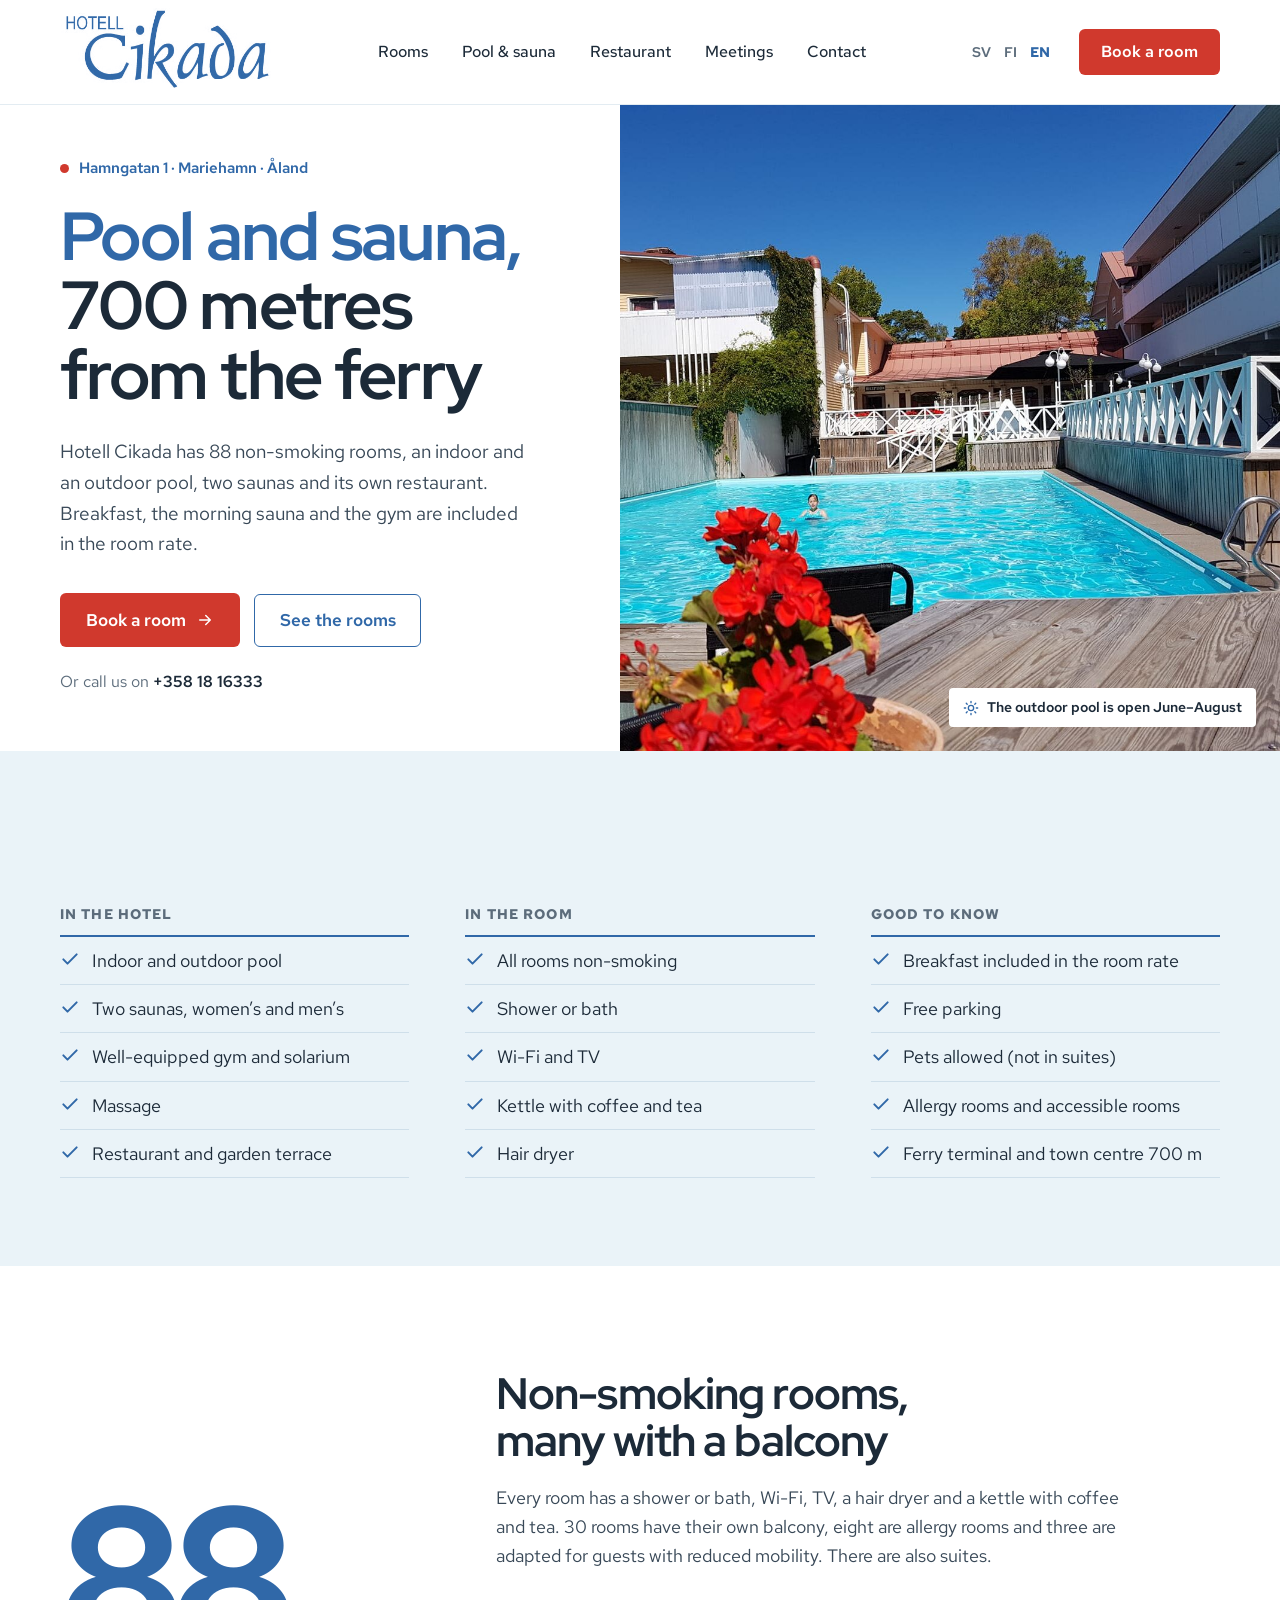
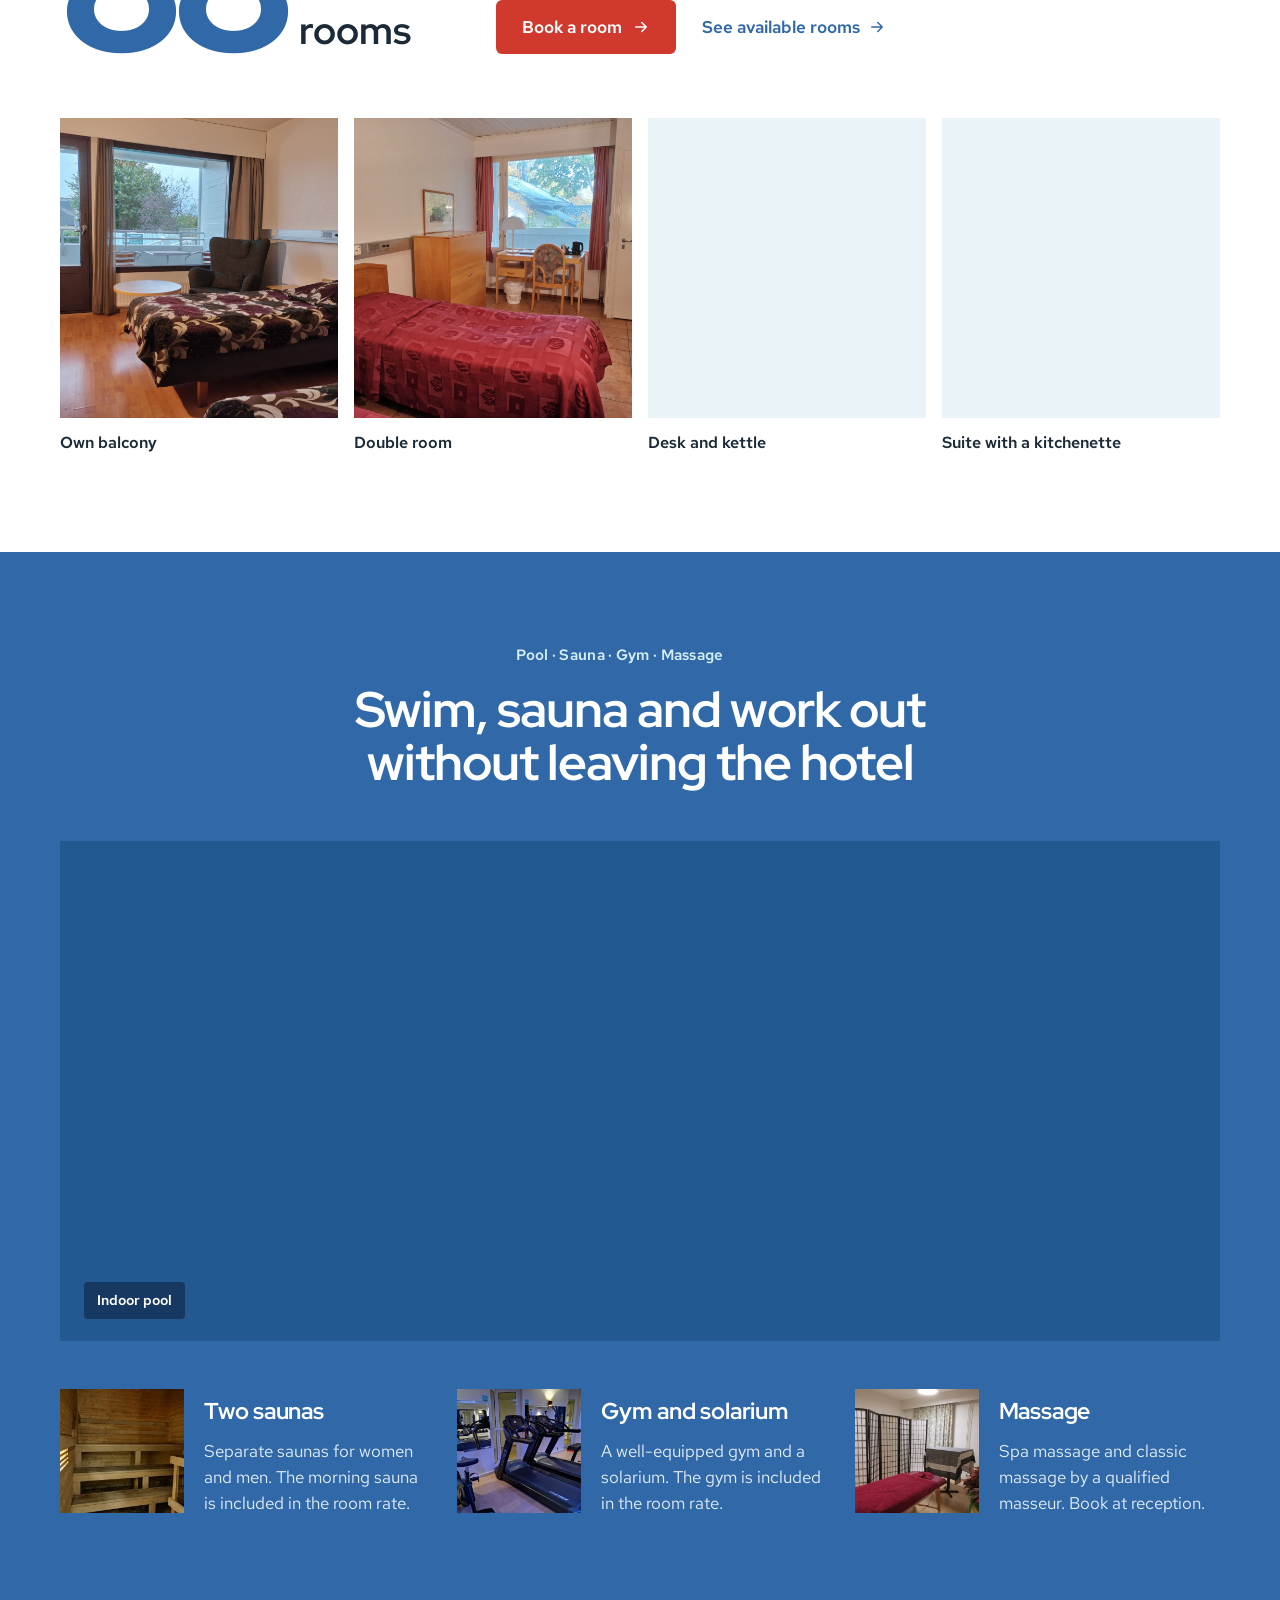
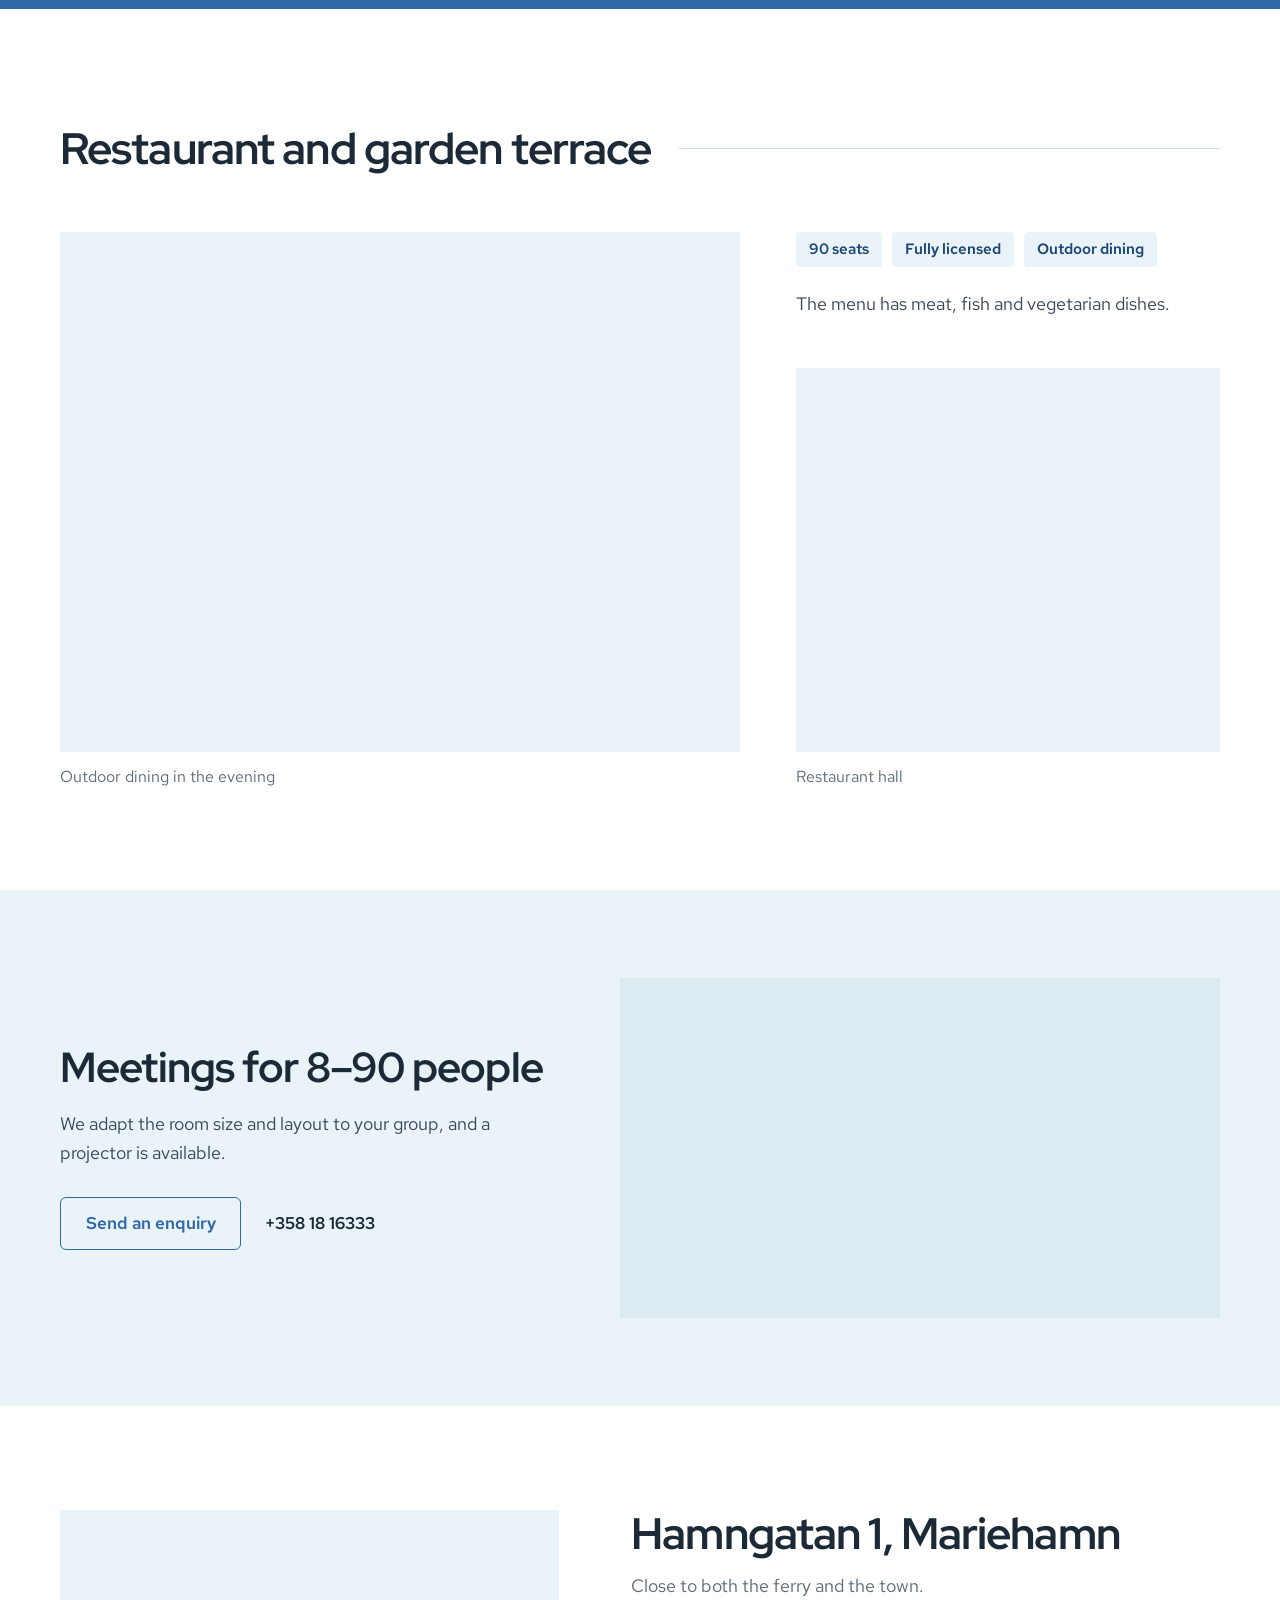
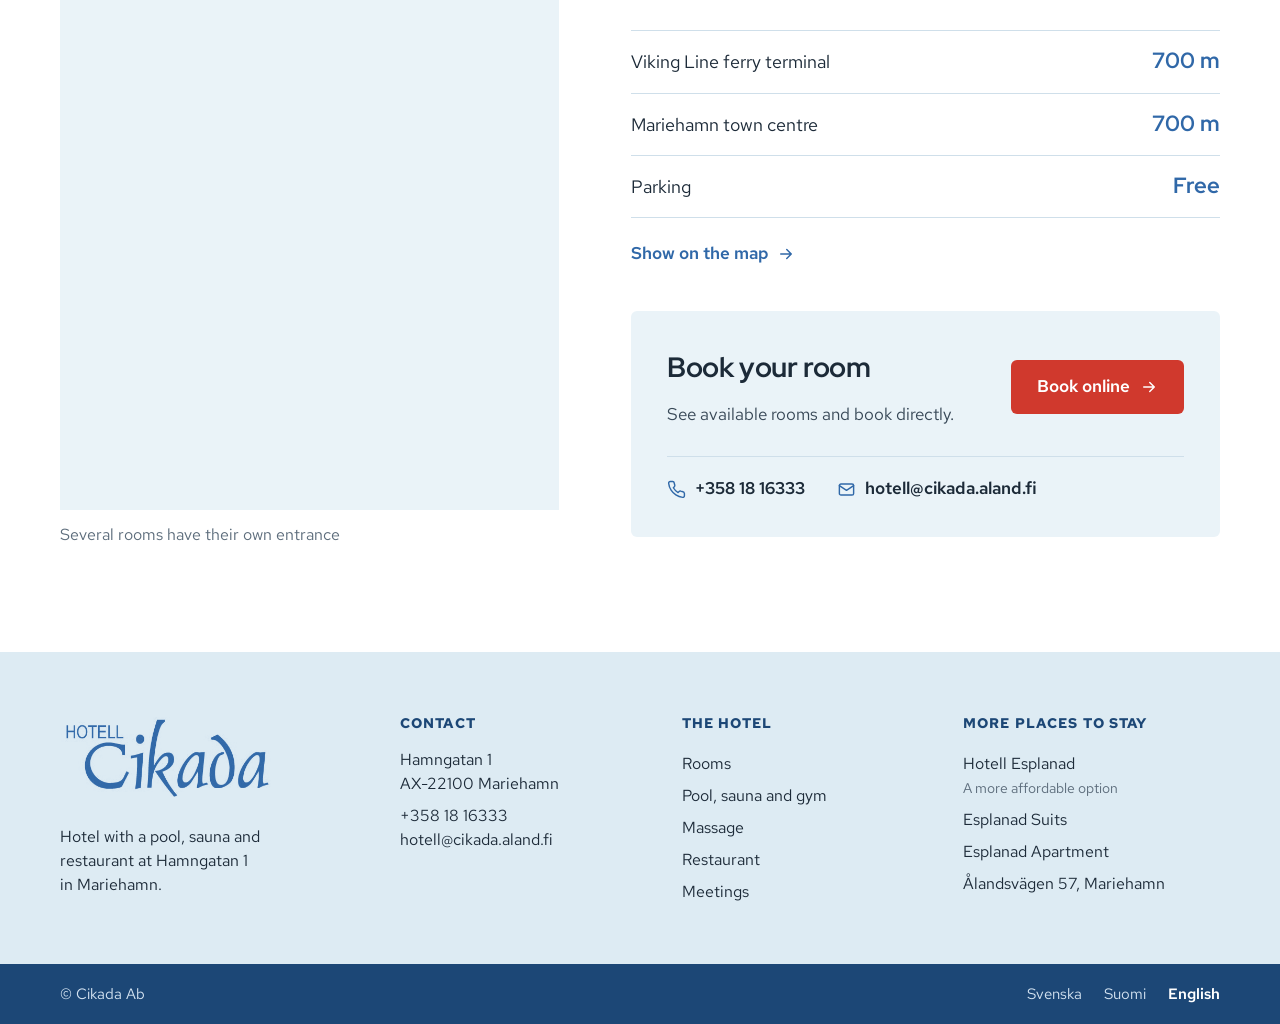
==== en/index.html @ 7005fbed "Static preview of the new homepage: SV, FI and EN (DEV-387) Exported from Wicflow-Oy/Cikada-site b57" ====
<!DOCTYPE html>
<html lang="en">
<head>
	<meta charset="UTF-8" />
	<meta name="viewport" content="width=device-width, initial-scale=1" />
<meta name='robots' content='noindex, nofollow' />
<link rel="alternate" hreflang="sv" href="../index.html">
<link rel="alternate" hreflang="fi" href="../fi/index.html">
<link rel="alternate" hreflang="en" href="index.html">
<link rel="alternate" hreflang="x-default" href="../index.html">
<meta property="og:locale" content="en_GB">
<meta name="description" content="Hotell Cikada at Hamngatan 1, Mariehamn: 88 non-smoking rooms, an indoor and an outdoor pool, two saunas, a gym and a restaurant, 700 metres from the ferry. Breakfast included.">
<meta property="og:description" content="Hotell Cikada at Hamngatan 1, Mariehamn: 88 non-smoking rooms, an indoor and an outdoor pool, two saunas, a gym and a restaurant, 700 metres from the ferry. Breakfast included.">
<meta property="og:title" content="Pool and sauna in Mariehamn &#8211; Hotell Cikada">
<meta property="og:type" content="website">
<meta property="og:image:width" content="1200">
<meta property="og:image:height" content="630">
<meta name="twitter:card" content="summary_large_image">
<title>Pool and sauna in Mariehamn &#8211; Hotell Cikada</title>
<style id="wp-img-auto-sizes-contain-inline-css">
img:is([sizes=auto i],[sizes^="auto," i]){contain-intrinsic-size:3000px 1500px}
/*# sourceURL=wp-img-auto-sizes-contain-inline-css */
</style>
<style id="wp-block-image-inline-css">
.wp-block-image>a,.wp-block-image>figure>a{display:inline-block}.wp-block-image img{box-sizing:border-box;height:auto;max-width:100%;vertical-align:bottom}@media not (prefers-reduced-motion){.wp-block-image img.hide{visibility:hidden}.wp-block-image img.show{animation:show-content-image .4s}}.wp-block-image[style*=border-radius] img,.wp-block-image[style*=border-radius]>a{border-radius:inherit}.wp-block-image.has-custom-border img{box-sizing:border-box}.wp-block-image.aligncenter{text-align:center}.wp-block-image.alignfull>a,.wp-block-image.alignwide>a{width:100%}.wp-block-image.alignfull img,.wp-block-image.alignwide img{height:auto;width:100%}.wp-block-image .aligncenter,.wp-block-image .alignleft,.wp-block-image .alignright,.wp-block-image.aligncenter,.wp-block-image.alignleft,.wp-block-image.alignright{display:table}.wp-block-image .aligncenter>figcaption,.wp-block-image .alignleft>figcaption,.wp-block-image .alignright>figcaption,.wp-block-image.aligncenter>figcaption,.wp-block-image.alignleft>figcaption,.wp-block-image.alignright>figcaption{caption-side:bottom;display:table-caption}.wp-block-image .alignleft{float:left;margin:.5em 1em .5em 0}.wp-block-image .alignright{float:right;margin:.5em 0 .5em 1em}.wp-block-image .aligncenter{margin-left:auto;margin-right:auto}.wp-block-image :where(figcaption){margin-bottom:1em;margin-top:.5em}.wp-block-image.is-style-circle-mask img{border-radius:9999px}@supports ((-webkit-mask-image:none) or (mask-image:none)) or (-webkit-mask-image:none){.wp-block-image.is-style-circle-mask img{border-radius:0;-webkit-mask-image:url('data:image/svg+xml;utf8,<svg viewBox="0 0 100 100" xmlns="http://www.w3.org/2000/svg"><circle cx="50" cy="50" r="50"/></svg>');mask-image:url('data:image/svg+xml;utf8,<svg viewBox="0 0 100 100" xmlns="http://www.w3.org/2000/svg"><circle cx="50" cy="50" r="50"/></svg>');mask-mode:alpha;-webkit-mask-position:center;mask-position:center;-webkit-mask-repeat:no-repeat;mask-repeat:no-repeat;-webkit-mask-size:contain;mask-size:contain}}:root :where(.wp-block-image.is-style-rounded img,.wp-block-image .is-style-rounded img){border-radius:9999px}.wp-block-image figure{margin:0}.wp-lightbox-container{display:flex;flex-direction:column;position:relative}.wp-lightbox-container img{cursor:zoom-in}.wp-lightbox-container img:hover+button{opacity:1}.wp-lightbox-container button{align-items:center;backdrop-filter:blur(16px) saturate(180%);background-color:rgba(90,90,90,.25);border:none;border-radius:4px;cursor:zoom-in;display:flex;height:20px;justify-content:center;opacity:0;padding:0;position:absolute;right:16px;text-align:center;top:16px;width:20px;z-index:100}@media not (prefers-reduced-motion){.wp-lightbox-container button{transition:opacity .2s ease}}.wp-lightbox-container button:focus-visible{outline:3px auto rgba(90,90,90,.25);outline:3px auto -webkit-focus-ring-color;outline-offset:3px}.wp-lightbox-container button:hover{cursor:pointer;opacity:1}.wp-lightbox-container button:focus{opacity:1}.wp-lightbox-container button:focus,.wp-lightbox-container button:hover,.wp-lightbox-container button:not(:hover):not(:active):not(.has-background){background-color:rgba(90,90,90,.25);border:none}.wp-lightbox-overlay{box-sizing:border-box;cursor:zoom-out;height:100vh;left:0;overflow:hidden;position:fixed;top:0;visibility:hidden;width:100%;z-index:100000}.wp-lightbox-overlay .wp-lightbox-close-button{align-items:center;cursor:pointer;display:flex;font-family:inherit;gap:8px;justify-content:center;line-height:1;min-height:40px;min-width:40px;padding:0 4px;position:absolute;right:calc(env(safe-area-inset-right) + 16px);top:calc(env(safe-area-inset-top) + 16px);z-index:5000000}.wp-lightbox-overlay .wp-lightbox-close-button:focus,.wp-lightbox-overlay .wp-lightbox-close-button:hover,.wp-lightbox-overlay .wp-lightbox-close-button:not(:hover):not(:active):not(.has-background){background:none;border:none}.wp-lightbox-overlay .wp-lightbox-close-button:has(.wp-lightbox-close-text:not([hidden])) .wp-lightbox-close-icon svg{height:1em;width:1em}.wp-lightbox-overlay .wp-lightbox-close-icon svg{display:block}.wp-lightbox-overlay .wp-lightbox-navigation-button-next,.wp-lightbox-overlay .wp-lightbox-navigation-button-prev{align-items:center;bottom:16px;cursor:pointer;display:flex;font-family:inherit;gap:4px;justify-content:center;line-height:1;min-height:40px;min-width:40px;padding:0 8px;position:absolute;z-index:2000002}.wp-lightbox-overlay .wp-lightbox-navigation-button-next[hidden],.wp-lightbox-overlay .wp-lightbox-navigation-button-prev[hidden]{display:none}@media (min-width:960px){.wp-lightbox-overlay .wp-lightbox-navigation-button-next,.wp-lightbox-overlay .wp-lightbox-navigation-button-prev{bottom:50%;transform:translateY(-50%)}}.wp-lightbox-overlay .wp-lightbox-navigation-button-next:focus,.wp-lightbox-overlay .wp-lightbox-navigation-button-next:hover,.wp-lightbox-overlay .wp-lightbox-navigation-button-next:not(:hover):not(:active):not(.has-background),.wp-lightbox-overlay .wp-lightbox-navigation-button-prev:focus,.wp-lightbox-overlay .wp-lightbox-navigation-button-prev:hover,.wp-lightbox-overlay .wp-lightbox-navigation-button-prev:not(:hover):not(:active):not(.has-background){background:none;border:none;padding:0 8px}.wp-lightbox-overlay .wp-lightbox-navigation-button-next:has(.wp-lightbox-navigation-text:not([hidden])) .wp-lightbox-navigation-icon svg,.wp-lightbox-overlay .wp-lightbox-navigation-button-prev:has(.wp-lightbox-navigation-text:not([hidden])) .wp-lightbox-navigation-icon svg{display:block;height:1.5em;width:1.5em}.wp-lightbox-overlay .wp-lightbox-navigation-button-prev{left:calc(env(safe-area-inset-left) + 16px)}.wp-lightbox-overlay .wp-lightbox-navigation-button-next{right:calc(env(safe-area-inset-right) + 16px)}.wp-lightbox-overlay .wp-lightbox-navigation-icon svg{vertical-align:middle}.wp-lightbox-overlay .lightbox-image-container{height:var(--wp--lightbox-container-height);left:50%;overflow:hidden;position:absolute;top:50%;transform:translate(-50%,-50%);transform-origin:top left;width:var(--wp--lightbox-container-width);z-index:2000001}.wp-lightbox-overlay .wp-block-image{align-items:center;box-sizing:border-box;display:flex;height:100%;justify-content:center;margin:0;position:relative;transform-origin:0 0;width:100%;z-index:3000000}.wp-lightbox-overlay .wp-block-image img{height:var(--wp--lightbox-image-height);min-height:var(--wp--lightbox-image-height);min-width:var(--wp--lightbox-image-width);width:var(--wp--lightbox-image-width)}.wp-lightbox-overlay .wp-block-image figcaption{display:none}.wp-lightbox-overlay button{background:none;border:none}.wp-lightbox-overlay .scrim{background-color:#fff;height:100%;opacity:.9;position:absolute;width:100%;z-index:2000000}.wp-lightbox-overlay.active{visibility:visible}@media not (prefers-reduced-motion){.wp-lightbox-overlay.active{animation:turn-on-visibility .25s both}.wp-lightbox-overlay.active img{animation:turn-on-visibility .35s both}.wp-lightbox-overlay.show-closing-animation:not(.active){animation:turn-off-visibility .35s both}.wp-lightbox-overlay.show-closing-animation:not(.active) img{animation:turn-off-visibility .25s both}.wp-lightbox-overlay.zoom.active{animation:none;opacity:1;visibility:visible}.wp-lightbox-overlay.zoom.active .lightbox-image-container{animation:lightbox-zoom-in .4s}.wp-lightbox-overlay.zoom.active .lightbox-image-container img{animation:none}.wp-lightbox-overlay.zoom.active .scrim{animation:turn-on-visibility .4s forwards}.wp-lightbox-overlay.zoom.show-closing-animation:not(.active){animation:none}.wp-lightbox-overlay.zoom.show-closing-animation:not(.active) .lightbox-image-container{animation:lightbox-zoom-out .4s}.wp-lightbox-overlay.zoom.show-closing-animation:not(.active) .lightbox-image-container img{animation:none}.wp-lightbox-overlay.zoom.show-closing-animation:not(.active) .scrim{animation:turn-off-visibility .4s forwards}}@keyframes show-content-image{0%{visibility:hidden}99%{visibility:hidden}to{visibility:visible}}@keyframes turn-on-visibility{0%{opacity:0}to{opacity:1}}@keyframes turn-off-visibility{0%{opacity:1;visibility:visible}99%{opacity:0;visibility:visible}to{opacity:0;visibility:hidden}}@keyframes lightbox-zoom-in{0%{transform:translate(calc((-100vw + var(--wp--lightbox-scrollbar-width))/2 + var(--wp--lightbox-initial-left-position)),calc(-50vh + var(--wp--lightbox-initial-top-position))) scale(var(--wp--lightbox-scale))}to{transform:translate(-50%,-50%) scale(1)}}@keyframes lightbox-zoom-out{0%{transform:translate(-50%,-50%) scale(1);visibility:visible}99%{visibility:visible}to{transform:translate(calc((-100vw + var(--wp--lightbox-scrollbar-width))/2 + var(--wp--lightbox-initial-left-position)),calc(-50vh + var(--wp--lightbox-initial-top-position))) scale(var(--wp--lightbox-scale));visibility:hidden}}
/*# sourceURL=../wp-includes/blocks/image/style.min.css */
</style>
<style id="wp-block-navigation-link-inline-css">
.wp-block-navigation .wp-block-navigation-item__label{overflow-wrap:break-word}.wp-block-navigation .wp-block-navigation-item__description{display:none}.link-ui-tools{outline:1px solid #f0f0f0;padding:8px}.link-ui-block-inserter{padding-top:8px}.link-ui-block-inserter__back{margin-left:8px;text-transform:uppercase}
/*# sourceURL=../wp-includes/blocks/navigation-link/style.min.css */
</style>
<link rel='stylesheet' id='wp-block-navigation-css' href='../wp-includes/blocks/navigation/style.min.css' media='all' />
<style id="wp-block-paragraph-inline-css">
.is-small-text{font-size:.875em}.is-regular-text{font-size:1em}.is-large-text{font-size:2.25em}.is-larger-text{font-size:3em}.has-drop-cap:not(:focus):first-letter{float:left;font-size:8.4em;font-style:normal;font-weight:100;line-height:.68;margin:.05em .1em 0 0;text-transform:uppercase}body.rtl .has-drop-cap:not(:focus):first-letter{float:none;margin-left:.1em}p.has-drop-cap.has-background{overflow:hidden}:root :where(p.has-background){padding:1.25em 2.375em}:where(p.has-text-color:not(.has-link-color)) a{color:inherit}p.has-text-align-left[style*="writing-mode:vertical-lr"],p.has-text-align-right[style*="writing-mode:vertical-rl"]{rotate:180deg}
/*# sourceURL=../wp-includes/blocks/paragraph/style.min.css */
</style>
<style id="wp-block-button-inline-css">
.wp-block-button__link{align-content:center;box-sizing:border-box;cursor:pointer;display:inline-block;height:100%;text-align:center;word-break:break-word}.wp-block-button__link.aligncenter{text-align:center}.wp-block-button__link.alignright{text-align:right}:where(.wp-block-button__link){border-radius:9999px;box-shadow:none;padding:calc(.667em + 2px) calc(1.333em + 2px);text-decoration:none}.wp-block-button[style*=text-decoration] .wp-block-button__link{text-decoration:inherit}.wp-block-buttons>.wp-block-button.has-custom-width{max-width:none}.wp-block-buttons>.wp-block-button.has-custom-width .wp-block-button__link{width:100%}.wp-block-buttons>.wp-block-button.has-custom-font-size .wp-block-button__link{font-size:inherit}.wp-block-buttons>.wp-block-button[class*=wp-block-button__width]{width:calc(var(--wp--block-button--width)*1% - var(--wp--style--block-gap, .5em)*(1 - var(--wp--block-button--width)/100))}.wp-block-buttons>.wp-block-button.wp-block-button__width-25{width:calc(25% - var(--wp--style--block-gap, .5em)*.75)}.wp-block-buttons>.wp-block-button.wp-block-button__width-50{width:calc(50% - var(--wp--style--block-gap, .5em)*.5)}.wp-block-buttons>.wp-block-button.wp-block-button__width-75{width:calc(75% - var(--wp--style--block-gap, .5em)*.25)}.wp-block-buttons>.wp-block-button.wp-block-button__width-100{flex-basis:100%;width:100%}.wp-block-buttons.is-vertical>.wp-block-button[class*=wp-block-button__width]{width:calc(var(--wp--block-button--width)*1%)}.wp-block-buttons.is-vertical>.wp-block-button.wp-block-button__width-25{width:25%}.wp-block-buttons.is-vertical>.wp-block-button.wp-block-button__width-50{width:50%}.wp-block-buttons.is-vertical>.wp-block-button.wp-block-button__width-75{width:75%}.wp-block-button.is-style-squared,.wp-block-button__link.wp-block-button.is-style-squared{border-radius:0}.wp-block-button.no-border-radius,.wp-block-button__link.no-border-radius{border-radius:0!important}:root :where(.wp-block-button .wp-block-button__link.is-style-outline),:root :where(.wp-block-button.is-style-outline>.wp-block-button__link){border:2px solid;padding:.667em 1.333em}:root :where(.wp-block-button .wp-block-button__link.is-style-outline:not(.has-text-color)),:root :where(.wp-block-button.is-style-outline>.wp-block-button__link:not(.has-text-color)){color:currentColor}:root :where(.wp-block-button .wp-block-button__link.is-style-outline:not(.has-background)),:root :where(.wp-block-button.is-style-outline>.wp-block-button__link:not(.has-background)){background-color:transparent;background-image:none}
/*# sourceURL=../wp-includes/blocks/button/style.min.css */
</style>
<style id="wp-block-buttons-inline-css">
.wp-block-buttons{box-sizing:border-box}.wp-block-buttons.is-vertical{flex-direction:column}.wp-block-buttons.is-vertical>.wp-block-button:last-child{margin-bottom:0}.wp-block-buttons>.wp-block-button{display:inline-block;margin:0}.wp-block-buttons.is-content-justification-left{justify-content:flex-start}.wp-block-buttons.is-content-justification-left.is-vertical{align-items:flex-start}.wp-block-buttons.is-content-justification-center{justify-content:center}.wp-block-buttons.is-content-justification-center.is-vertical{align-items:center}.wp-block-buttons.is-content-justification-right{justify-content:flex-end}.wp-block-buttons.is-content-justification-right.is-vertical{align-items:flex-end}.wp-block-buttons.is-content-justification-space-between{justify-content:space-between}.wp-block-buttons.aligncenter{text-align:center}.wp-block-buttons:not(.is-content-justification-space-between,.is-content-justification-right,.is-content-justification-left,.is-content-justification-center) .wp-block-button.aligncenter{margin-left:auto;margin-right:auto;width:100%}.wp-block-buttons[style*=text-decoration] .wp-block-button,.wp-block-buttons[style*=text-decoration] .wp-block-button__link{text-decoration:inherit}.wp-block-buttons.has-custom-font-size .wp-block-button__link{font-size:inherit}.wp-block-buttons .wp-block-button__link{width:100%}.wp-block-button.aligncenter{text-align:center}
/*# sourceURL=../wp-includes/blocks/buttons/style.min.css */
</style>
<style id="wp-block-group-inline-css">
.wp-block-group{box-sizing:border-box}:where(.wp-block-group.wp-block-group-is-layout-constrained){position:relative}
/*# sourceURL=../wp-includes/blocks/group/style.min.css */
</style>
<style id="wp-block-heading-inline-css">
h1:where(.wp-block-heading).has-background,h2:where(.wp-block-heading).has-background,h3:where(.wp-block-heading).has-background,h4:where(.wp-block-heading).has-background,h5:where(.wp-block-heading).has-background,h6:where(.wp-block-heading).has-background{padding:1.25em 2.375em}h1.has-text-align-left[style*=writing-mode]:where([style*=vertical-lr]),h1.has-text-align-right[style*=writing-mode]:where([style*=vertical-rl]),h2.has-text-align-left[style*=writing-mode]:where([style*=vertical-lr]),h2.has-text-align-right[style*=writing-mode]:where([style*=vertical-rl]),h3.has-text-align-left[style*=writing-mode]:where([style*=vertical-lr]),h3.has-text-align-right[style*=writing-mode]:where([style*=vertical-rl]),h4.has-text-align-left[style*=writing-mode]:where([style*=vertical-lr]),h4.has-text-align-right[style*=writing-mode]:where([style*=vertical-rl]),h5.has-text-align-left[style*=writing-mode]:where([style*=vertical-lr]),h5.has-text-align-right[style*=writing-mode]:where([style*=vertical-rl]),h6.has-text-align-left[style*=writing-mode]:where([style*=vertical-lr]),h6.has-text-align-right[style*=writing-mode]:where([style*=vertical-rl]){rotate:180deg}
/*# sourceURL=../wp-includes/blocks/heading/style.min.css */
</style>
<style id="wp-block-columns-inline-css">
.wp-block-columns{box-sizing:border-box;display:flex;flex-wrap:wrap!important}@media (min-width:782px){.wp-block-columns{flex-wrap:nowrap!important}}.wp-block-columns{align-items:normal!important}.wp-block-columns.are-vertically-aligned-top{align-items:flex-start}.wp-block-columns.are-vertically-aligned-center{align-items:center}.wp-block-columns.are-vertically-aligned-bottom{align-items:flex-end}@media (max-width:781px){.wp-block-columns:not(.is-not-stacked-on-mobile)>.wp-block-column{flex-basis:100%!important}}@media (min-width:782px){.wp-block-columns:not(.is-not-stacked-on-mobile)>.wp-block-column{flex-basis:0;flex-grow:1}.wp-block-columns:not(.is-not-stacked-on-mobile)>.wp-block-column[style*=flex-basis]{flex-grow:0}}.wp-block-columns.is-not-stacked-on-mobile{flex-wrap:nowrap!important}.wp-block-columns.is-not-stacked-on-mobile>.wp-block-column{flex-basis:0;flex-grow:1}.wp-block-columns.is-not-stacked-on-mobile>.wp-block-column[style*=flex-basis]{flex-grow:0}:where(.wp-block-columns){margin-bottom:1.75em}:where(.wp-block-columns.has-background){padding:1.25em 2.375em}.wp-block-column{flex-grow:1;min-width:0;overflow-wrap:break-word;word-break:break-word}.wp-block-column.is-vertically-aligned-top{align-self:flex-start}.wp-block-column.is-vertically-aligned-center{align-self:center}.wp-block-column.is-vertically-aligned-bottom{align-self:flex-end}.wp-block-column.is-vertically-aligned-stretch{align-self:stretch}.wp-block-column.is-vertically-aligned-bottom,.wp-block-column.is-vertically-aligned-center,.wp-block-column.is-vertically-aligned-top{width:100%}
/*# sourceURL=../wp-includes/blocks/columns/style.min.css */
</style>
<style id="wp-block-list-inline-css">
ol,ul{box-sizing:border-box}:root :where(.wp-block-list.has-background){padding:1.25em 2.375em}
/*# sourceURL=../wp-includes/blocks/list/style.min.css */
</style>
<style id="wp-block-media-text-inline-css">
.wp-block-media-text{box-sizing:border-box;direction:ltr;display:grid;grid-template-columns:50% 1fr;grid-template-rows:auto}.wp-block-media-text.has-media-on-the-right{grid-template-columns:1fr 50%}.wp-block-media-text.is-vertically-aligned-top>.wp-block-media-text__content,.wp-block-media-text.is-vertically-aligned-top>.wp-block-media-text__media{align-self:start}.wp-block-media-text.is-vertically-aligned-center>.wp-block-media-text__content,.wp-block-media-text.is-vertically-aligned-center>.wp-block-media-text__media,.wp-block-media-text>.wp-block-media-text__content,.wp-block-media-text>.wp-block-media-text__media{align-self:center}.wp-block-media-text.is-vertically-aligned-bottom>.wp-block-media-text__content,.wp-block-media-text.is-vertically-aligned-bottom>.wp-block-media-text__media{align-self:end}.wp-block-media-text>.wp-block-media-text__media{grid-column:1;grid-row:1;margin:0}.wp-block-media-text>.wp-block-media-text__content{direction:ltr;grid-column:2;grid-row:1;padding:0 8%;word-break:break-word}.wp-block-media-text.has-media-on-the-right>.wp-block-media-text__media{grid-column:2;grid-row:1}.wp-block-media-text.has-media-on-the-right>.wp-block-media-text__content{grid-column:1;grid-row:1}.wp-block-media-text__media a{display:block}.wp-block-media-text__media img,.wp-block-media-text__media video{height:auto;max-width:unset;vertical-align:middle;width:100%}.wp-block-media-text.is-image-fill>.wp-block-media-text__media{background-size:cover;height:100%;min-height:250px}.wp-block-media-text.is-image-fill>.wp-block-media-text__media>a{display:block;height:100%}.wp-block-media-text.is-image-fill>.wp-block-media-text__media img{clip:rect(0,0,0,0);border:0;height:1px;margin:-1px;overflow:hidden;padding:0;position:absolute;width:1px}.wp-block-media-text.is-image-fill-element>.wp-block-media-text__media{height:100%;min-height:250px;position:relative}.wp-block-media-text.is-image-fill-element>.wp-block-media-text__media>a{display:block;height:100%}.wp-block-media-text.is-image-fill-element>.wp-block-media-text__media img{height:100%;-o-object-fit:cover;object-fit:cover;position:absolute;width:100%}@media (max-width:600px){.wp-block-media-text.is-stacked-on-mobile{grid-template-columns:100%!important}.wp-block-media-text.is-stacked-on-mobile>.wp-block-media-text__media{grid-column:1;grid-row:1}.wp-block-media-text.is-stacked-on-mobile>.wp-block-media-text__content{grid-column:1;grid-row:2}}
/*# sourceURL=../wp-includes/blocks/media-text/style.min.css */
</style>
<style id="wp-block-table-inline-css">
.wp-block-table{overflow-x:auto}.wp-block-table table{border-collapse:collapse;width:100%}.wp-block-table thead{border-bottom:3px solid}.wp-block-table tfoot{border-top:3px solid}.wp-block-table td,.wp-block-table th{border:1px solid;padding:.5em}.wp-block-table .has-fixed-layout{table-layout:fixed;width:100%}.wp-block-table .has-fixed-layout td,.wp-block-table .has-fixed-layout th{word-break:break-word}.wp-block-table.aligncenter,.wp-block-table.alignleft,.wp-block-table.alignright{display:table;width:auto}.wp-block-table.aligncenter td,.wp-block-table.aligncenter th,.wp-block-table.alignleft td,.wp-block-table.alignleft th,.wp-block-table.alignright td,.wp-block-table.alignright th{word-break:break-word}.wp-block-table .has-subtle-light-gray-background-color{background-color:#f3f4f5}.wp-block-table .has-subtle-pale-green-background-color{background-color:#e9fbe5}.wp-block-table .has-subtle-pale-blue-background-color{background-color:#e7f5fe}.wp-block-table .has-subtle-pale-pink-background-color{background-color:#fcf0ef}.wp-block-table.is-style-stripes{background-color:transparent;border-collapse:inherit;border-spacing:0}.wp-block-table.is-style-stripes tbody tr:nth-child(odd){background-color:#f0f0f0}.wp-block-table.is-style-stripes.has-subtle-light-gray-background-color tbody tr:nth-child(odd){background-color:#f3f4f5}.wp-block-table.is-style-stripes.has-subtle-pale-green-background-color tbody tr:nth-child(odd){background-color:#e9fbe5}.wp-block-table.is-style-stripes.has-subtle-pale-blue-background-color tbody tr:nth-child(odd){background-color:#e7f5fe}.wp-block-table.is-style-stripes.has-subtle-pale-pink-background-color tbody tr:nth-child(odd){background-color:#fcf0ef}.wp-block-table.is-style-stripes td,.wp-block-table.is-style-stripes th{border-color:transparent}.wp-block-table.is-style-stripes{border-bottom:1px solid #f0f0f0}.wp-block-table .has-border-color td,.wp-block-table .has-border-color th,.wp-block-table .has-border-color tr,.wp-block-table .has-border-color>*{border-color:inherit}.wp-block-table table[style*=border-top-color] tr:first-child,.wp-block-table table[style*=border-top-color] tr:first-child td,.wp-block-table table[style*=border-top-color] tr:first-child th,.wp-block-table table[style*=border-top-color]>*,.wp-block-table table[style*=border-top-color]>* td,.wp-block-table table[style*=border-top-color]>* th{border-top-color:inherit}.wp-block-table table[style*=border-top-color] tr:not(:first-child){border-top-color:currentColor}.wp-block-table table[style*=border-right-color] td:last-child,.wp-block-table table[style*=border-right-color] th,.wp-block-table table[style*=border-right-color] tr,.wp-block-table table[style*=border-right-color]>*{border-right-color:inherit}.wp-block-table table[style*=border-bottom-color] tr:last-child,.wp-block-table table[style*=border-bottom-color] tr:last-child td,.wp-block-table table[style*=border-bottom-color] tr:last-child th,.wp-block-table table[style*=border-bottom-color]>*,.wp-block-table table[style*=border-bottom-color]>* td,.wp-block-table table[style*=border-bottom-color]>* th{border-bottom-color:inherit}.wp-block-table table[style*=border-bottom-color] tr:not(:last-child){border-bottom-color:currentColor}.wp-block-table table[style*=border-left-color] td:first-child,.wp-block-table table[style*=border-left-color] th,.wp-block-table table[style*=border-left-color] tr,.wp-block-table table[style*=border-left-color]>*{border-left-color:inherit}.wp-block-table table[style*=border-style] td,.wp-block-table table[style*=border-style] th,.wp-block-table table[style*=border-style] tr,.wp-block-table table[style*=border-style]>*{border-style:inherit}.wp-block-table table[style*=border-width] td,.wp-block-table table[style*=border-width] th,.wp-block-table table[style*=border-width] tr,.wp-block-table table[style*=border-width]>*{border-style:inherit;border-width:inherit}
/*# sourceURL=../wp-includes/blocks/table/style.min.css */
</style>
<style id="wp-block-post-content-inline-css">
.wp-block-post-content{display:flow-root}
/*# sourceURL=../wp-includes/blocks/post-content/style.min.css */
</style>
<style id="wp-block-library-inline-css">
:root{--wp-block-synced-color:#7a00df;--wp-block-synced-color--rgb:122,0,223;--wp-bound-block-color:var(--wp-block-synced-color);--wp-editor-canvas-background:#ddd;--wp-admin-theme-color:#007cba;--wp-admin-theme-color--rgb:0,124,186;--wp-admin-theme-color-darker-10:#006ba1;--wp-admin-theme-color-darker-10--rgb:0,107,160.5;--wp-admin-theme-color-darker-20:#005a87;--wp-admin-theme-color-darker-20--rgb:0,90,135;--wp-admin-border-width-focus:2px}@media (min-resolution:192dpi){:root{--wp-admin-border-width-focus:1.5px}}.wp-element-button{cursor:pointer}:root .has-very-light-gray-background-color{background-color:#eee}:root .has-very-dark-gray-background-color{background-color:#313131}:root .has-very-light-gray-color{color:#eee}:root .has-very-dark-gray-color{color:#313131}:root .has-vivid-green-cyan-to-vivid-cyan-blue-gradient-background{background:linear-gradient(135deg,#00d084,#0693e3)}:root .has-purple-crush-gradient-background{background:linear-gradient(135deg,#34e2e4,#4721fb 50%,#ab1dfe)}:root .has-hazy-dawn-gradient-background{background:linear-gradient(135deg,#faaca8,#dad0ec)}:root .has-subdued-olive-gradient-background{background:linear-gradient(135deg,#fafae1,#67a671)}:root .has-atomic-cream-gradient-background{background:linear-gradient(135deg,#fdd79a,#004a59)}:root .has-nightshade-gradient-background{background:linear-gradient(135deg,#330968,#31cdcf)}:root .has-midnight-gradient-background{background:linear-gradient(135deg,#020381,#2874fc)}:root{--wp--preset--font-size--normal:16px;--wp--preset--font-size--huge:42px}.has-regular-font-size{font-size:1em}.has-larger-font-size{font-size:2.625em}.has-normal-font-size{font-size:var(--wp--preset--font-size--normal)}.has-huge-font-size{font-size:var(--wp--preset--font-size--huge)}:root .has-text-align-center{text-align:center}:root .has-text-align-left{text-align:left}:root .has-text-align-right{text-align:right}.has-fit-text{white-space:nowrap!important}#end-resizable-editor-section{display:none}.aligncenter{clear:both}.items-justified-left{justify-content:flex-start}.items-justified-center{justify-content:center}.items-justified-right{justify-content:flex-end}.items-justified-space-between{justify-content:space-between}.screen-reader-text{word-wrap:normal!important;border:0;clip-path:inset(50%);height:1px;margin:-1px;overflow:hidden;padding:0;position:absolute;width:1px;word-break:normal!important}.screen-reader-text:focus{background-color:#ddd;clip-path:none;color:#444;display:block;font-size:1em;height:auto;left:5px;line-height:normal;padding:15px 23px 14px;text-decoration:none;top:5px;width:auto;z-index:100000}html :where(.has-border-color){border-style:solid}html :where([style^=border-color],[style*=";border-color"],[style*="; border-color"]){border-style:solid}html :where([style^=border-top-color],[style*=";border-top-color"],[style*="; border-top-color"]){border-top-style:solid}html :where([style^=border-right-color],[style*=";border-right-color"],[style*="; border-right-color"]){border-right-style:solid}html :where([style^=border-bottom-color],[style*=";border-bottom-color"],[style*="; border-bottom-color"]){border-bottom-style:solid}html :where([style^=border-left-color],[style*=";border-left-color"],[style*="; border-left-color"]){border-left-style:solid}html :where([style^=border-width],[style*=";border-width"],[style*="; border-width"]){border-style:solid}html :where([style^=border-top-width],[style*=";border-top-width"],[style*="; border-top-width"]){border-top-style:solid}html :where([style^=border-right-width],[style*=";border-right-width"],[style*="; border-right-width"]){border-right-style:solid}html :where([style^=border-bottom-width],[style*=";border-bottom-width"],[style*="; border-bottom-width"]){border-bottom-style:solid}html :where([style^=border-left-width],[style*=";border-left-width"],[style*="; border-left-width"]){border-left-style:solid}html :where(img[class*=wp-image-]){height:auto;max-width:100%}:where(figure){margin:0 0 1em}html :where(.is-position-sticky){--wp-admin--admin-bar--position-offset:var(--wp-admin--admin-bar--height,0px)}@media screen and (max-width:600px){html :where(.is-position-sticky){--wp-admin--admin-bar--position-offset:0px}}
/*# sourceURL=/wp-includes/css/dist/block-library/common.min.css */
</style>
<style id="global-styles-inline-css">
:root{--wp--preset--aspect-ratio--square: 1;--wp--preset--aspect-ratio--4-3: 4/3;--wp--preset--aspect-ratio--3-4: 3/4;--wp--preset--aspect-ratio--3-2: 3/2;--wp--preset--aspect-ratio--2-3: 2/3;--wp--preset--aspect-ratio--16-9: 16/9;--wp--preset--aspect-ratio--9-16: 9/16;--wp--preset--color--black: #000000;--wp--preset--color--cyan-bluish-gray: #abb8c3;--wp--preset--color--white: #FFFFFF;--wp--preset--color--pale-pink: #f78da7;--wp--preset--color--vivid-red: #cf2e2e;--wp--preset--color--luminous-vivid-orange: #ff6900;--wp--preset--color--luminous-vivid-amber: #fcb900;--wp--preset--color--light-green-cyan: #7bdcb5;--wp--preset--color--vivid-green-cyan: #00d084;--wp--preset--color--pale-cyan-blue: #8ed1fc;--wp--preset--color--vivid-cyan-blue: #0693e3;--wp--preset--color--vivid-purple: #9b51e0;--wp--preset--color--blue: #3068A8;--wp--preset--color--blue-dark: #245890;--wp--preset--color--blue-deep: #1C4776;--wp--preset--color--sky: #EAF3F8;--wp--preset--color--sky-2: #DDEBF3;--wp--preset--color--line: #CFDFEA;--wp--preset--color--red: #D0392D;--wp--preset--color--ink: #1C2A38;--wp--preset--color--text: #384857;--wp--preset--color--muted: #5C6C7B;--wp--preset--gradient--vivid-cyan-blue-to-vivid-purple: linear-gradient(135deg,rgb(6,147,227) 0%,rgb(155,81,224) 100%);--wp--preset--gradient--light-green-cyan-to-vivid-green-cyan: linear-gradient(135deg,rgb(122,220,180) 0%,rgb(0,208,130) 100%);--wp--preset--gradient--luminous-vivid-amber-to-luminous-vivid-orange: linear-gradient(135deg,rgb(252,185,0) 0%,rgb(255,105,0) 100%);--wp--preset--gradient--luminous-vivid-orange-to-vivid-red: linear-gradient(135deg,rgb(255,105,0) 0%,rgb(207,46,46) 100%);--wp--preset--gradient--very-light-gray-to-cyan-bluish-gray: linear-gradient(135deg,rgb(238,238,238) 0%,rgb(169,184,195) 100%);--wp--preset--gradient--cool-to-warm-spectrum: linear-gradient(135deg,rgb(74,234,220) 0%,rgb(151,120,209) 20%,rgb(207,42,186) 40%,rgb(238,44,130) 60%,rgb(251,105,98) 80%,rgb(254,248,76) 100%);--wp--preset--gradient--blush-light-purple: linear-gradient(135deg,rgb(255,206,236) 0%,rgb(152,150,240) 100%);--wp--preset--gradient--blush-bordeaux: linear-gradient(135deg,rgb(254,205,165) 0%,rgb(254,45,45) 50%,rgb(107,0,62) 100%);--wp--preset--gradient--luminous-dusk: linear-gradient(135deg,rgb(255,203,112) 0%,rgb(199,81,192) 50%,rgb(65,88,208) 100%);--wp--preset--gradient--pale-ocean: linear-gradient(135deg,rgb(255,245,203) 0%,rgb(182,227,212) 50%,rgb(51,167,181) 100%);--wp--preset--gradient--electric-grass: linear-gradient(135deg,rgb(202,248,128) 0%,rgb(113,206,126) 100%);--wp--preset--gradient--midnight: linear-gradient(135deg,rgb(2,3,129) 0%,rgb(40,116,252) 100%);--wp--preset--font-size--small: 15px;--wp--preset--font-size--medium: clamp(14px, 0.875rem + ((1vw - 3.2px) * 0.625), 20px);--wp--preset--font-size--large: clamp(22.041px, 1.378rem + ((1vw - 3.2px) * 1.454), 36px);--wp--preset--font-size--x-large: clamp(25.014px, 1.563rem + ((1vw - 3.2px) * 1.769), 42px);--wp--preset--font-size--base: clamp(17px, 1.063rem + ((1vw - 3.2px) * 0.104), 18px);--wp--preset--font-size--lead: clamp(18px, 1.125rem + ((1vw - 3.2px) * 0.156), 19.5px);--wp--preset--font-size--card: clamp(21px, 1.313rem + ((1vw - 3.2px) * 0.208), 23px);--wp--preset--font-size--section: clamp(31px, 1.938rem + ((1vw - 3.2px) * 1.354), 44px);--wp--preset--font-size--section-large: clamp(33px, 2.063rem + ((1vw - 3.2px) * 1.771), 50px);--wp--preset--font-size--hero: clamp(42px, 2.625rem + ((1vw - 3.2px) * 2.708), 68px);--wp--preset--font-family--display: "Red Hat Display", system-ui, sans-serif;--wp--preset--font-family--text: "Red Hat Text", system-ui, sans-serif;--wp--preset--spacing--20: 0.44rem;--wp--preset--spacing--30: 0.67rem;--wp--preset--spacing--40: 1rem;--wp--preset--spacing--50: 1.5rem;--wp--preset--spacing--60: 2.25rem;--wp--preset--spacing--70: 3.38rem;--wp--preset--spacing--80: 5.06rem;--wp--preset--shadow--natural: 6px 6px 9px rgba(0, 0, 0, 0.2);--wp--preset--shadow--deep: 12px 12px 50px rgba(0, 0, 0, 0.4);--wp--preset--shadow--sharp: 6px 6px 0px rgba(0, 0, 0, 0.2);--wp--preset--shadow--outlined: 6px 6px 0px -3px rgb(255, 255, 255), 6px 6px rgb(0, 0, 0);--wp--preset--shadow--crisp: 6px 6px 0px rgb(0, 0, 0);}.wp-block-button{--wp--preset--dimension--25: 25%;--wp--preset--dimension--50: 50%;--wp--preset--dimension--75: 75%;--wp--preset--dimension--100: 100%;}:root { --wp--style--global--content-size: 1160px;--wp--style--global--wide-size: 1280px; }:where(body) { margin: 0; }.wp-site-blocks { padding-top: var(--wp--style--root--padding-top); padding-bottom: var(--wp--style--root--padding-bottom); }.has-global-padding { padding-right: var(--wp--style--root--padding-right); padding-left: var(--wp--style--root--padding-left); }.has-global-padding > .alignfull { margin-right: calc(var(--wp--style--root--padding-right) * -1); margin-left: calc(var(--wp--style--root--padding-left) * -1); }.has-global-padding :where(:not(.alignfull.is-layout-flow) > .has-global-padding:not(.wp-block-block, .alignfull)) { padding-right: 0; padding-left: 0; }.has-global-padding :where(:not(.alignfull.is-layout-flow) > .has-global-padding:not(.wp-block-block, .alignfull)) > .alignfull { margin-left: 0; margin-right: 0; }.wp-site-blocks > .alignleft { float: left; margin-right: 2em; }.wp-site-blocks > .alignright { float: right; margin-left: 2em; }.wp-site-blocks > .aligncenter { justify-content: center; margin-left: auto; margin-right: auto; }:where(.is-layout-flex){gap: 0.5em;}:where(.is-layout-grid){gap: 0.5em;}.is-layout-flow > .alignleft{float: left;margin-inline-start: 0;margin-inline-end: 2em;}.is-layout-flow > .alignright{float: right;margin-inline-start: 2em;margin-inline-end: 0;}.is-layout-flow > .aligncenter{margin-left: auto !important;margin-right: auto !important;}.is-layout-constrained > .alignleft{float: left;margin-inline-start: 0;margin-inline-end: 2em;}.is-layout-constrained > .alignright{float: right;margin-inline-start: 2em;margin-inline-end: 0;}.is-layout-constrained > .aligncenter{margin-left: auto !important;margin-right: auto !important;}.is-layout-constrained > :where(:not(.alignleft):not(.alignright):not(.alignfull)){max-width: var(--wp--style--global--content-size);margin-left: auto !important;margin-right: auto !important;}.is-layout-constrained > .alignwide{max-width: var(--wp--style--global--wide-size);}body .is-layout-flex{display: flex;}.is-layout-flex{flex-wrap: wrap;align-items: center;}.is-layout-flex > :is(*, div){margin: 0;}body .is-layout-grid{display: grid;}.is-layout-grid > :is(*, div){margin: 0;}body{background-color: var(--wp--preset--color--white);color: var(--wp--preset--color--text);font-family: var(--wp--preset--font-family--text);font-size: var(--wp--preset--font-size--base);line-height: 1.62;--wp--style--root--padding-top: 0px;--wp--style--root--padding-right: clamp(16px, 4vw, 40px);--wp--style--root--padding-bottom: 0px;--wp--style--root--padding-left: clamp(16px, 4vw, 40px);}a:where(:not(.wp-element-button)){color: var(--wp--preset--color--blue);}:root :where(a:where(:not(.wp-element-button)):hover){color: var(--wp--preset--color--blue-deep);}h1, h2, h3, h4, h5, h6{color: var(--wp--preset--color--ink);font-family: var(--wp--preset--font-family--display);font-weight: 700;letter-spacing: -0.02em;line-height: 1.08;}h1{font-size: var(--wp--preset--font-size--hero);letter-spacing: -0.025em;line-height: 1.02;}h2{font-size: var(--wp--preset--font-size--section);}h3{font-size: var(--wp--preset--font-size--card);letter-spacing: -0.01em;}:root :where(.wp-element-button, .wp-block-button__link){background-color: var(--wp--preset--color--red);border-radius: 6px;border-width: 0;color: var(--wp--preset--color--white);font-family: var(--wp--preset--font-family--text);font-size: clamp(14px, 0.875rem + ((1vw - 3.2px) * 0.313), 17px);font-style: inherit;font-weight: 600;letter-spacing: inherit;line-height: 1;padding-top: 18px;padding-right: 26px;padding-bottom: 18px;padding-left: 26px;text-decoration: none;text-transform: inherit;}:root :where(.wp-element-button:hover, .wp-block-button__link:hover){background-color: #B42F24;color: var(--wp--preset--color--white);}:root :where(.wp-element-caption, .wp-block-audio figcaption, .wp-block-embed figcaption, .wp-block-gallery figcaption, .wp-block-image figcaption, .wp-block-table figcaption, .wp-block-video figcaption){color: var(--wp--preset--color--muted);font-size: clamp(14px, 0.875rem + ((1vw - 3.2px) * 0.208), 16px);}.has-black-color{color: var(--wp--preset--color--black) !important;}.has-cyan-bluish-gray-color{color: var(--wp--preset--color--cyan-bluish-gray) !important;}.has-white-color{color: var(--wp--preset--color--white) !important;}.has-pale-pink-color{color: var(--wp--preset--color--pale-pink) !important;}.has-vivid-red-color{color: var(--wp--preset--color--vivid-red) !important;}.has-luminous-vivid-orange-color{color: var(--wp--preset--color--luminous-vivid-orange) !important;}.has-luminous-vivid-amber-color{color: var(--wp--preset--color--luminous-vivid-amber) !important;}.has-light-green-cyan-color{color: var(--wp--preset--color--light-green-cyan) !important;}.has-vivid-green-cyan-color{color: var(--wp--preset--color--vivid-green-cyan) !important;}.has-pale-cyan-blue-color{color: var(--wp--preset--color--pale-cyan-blue) !important;}.has-vivid-cyan-blue-color{color: var(--wp--preset--color--vivid-cyan-blue) !important;}.has-vivid-purple-color{color: var(--wp--preset--color--vivid-purple) !important;}.has-blue-color{color: var(--wp--preset--color--blue) !important;}.has-blue-dark-color{color: var(--wp--preset--color--blue-dark) !important;}.has-blue-deep-color{color: var(--wp--preset--color--blue-deep) !important;}.has-sky-color{color: var(--wp--preset--color--sky) !important;}.has-sky-2-color{color: var(--wp--preset--color--sky-2) !important;}.has-line-color{color: var(--wp--preset--color--line) !important;}.has-red-color{color: var(--wp--preset--color--red) !important;}.has-ink-color{color: var(--wp--preset--color--ink) !important;}.has-text-color{color: var(--wp--preset--color--text) !important;}.has-muted-color{color: var(--wp--preset--color--muted) !important;}.has-black-background-color{background-color: var(--wp--preset--color--black) !important;}.has-cyan-bluish-gray-background-color{background-color: var(--wp--preset--color--cyan-bluish-gray) !important;}.has-white-background-color{background-color: var(--wp--preset--color--white) !important;}.has-pale-pink-background-color{background-color: var(--wp--preset--color--pale-pink) !important;}.has-vivid-red-background-color{background-color: var(--wp--preset--color--vivid-red) !important;}.has-luminous-vivid-orange-background-color{background-color: var(--wp--preset--color--luminous-vivid-orange) !important;}.has-luminous-vivid-amber-background-color{background-color: var(--wp--preset--color--luminous-vivid-amber) !important;}.has-light-green-cyan-background-color{background-color: var(--wp--preset--color--light-green-cyan) !important;}.has-vivid-green-cyan-background-color{background-color: var(--wp--preset--color--vivid-green-cyan) !important;}.has-pale-cyan-blue-background-color{background-color: var(--wp--preset--color--pale-cyan-blue) !important;}.has-vivid-cyan-blue-background-color{background-color: var(--wp--preset--color--vivid-cyan-blue) !important;}.has-vivid-purple-background-color{background-color: var(--wp--preset--color--vivid-purple) !important;}.has-blue-background-color{background-color: var(--wp--preset--color--blue) !important;}.has-blue-dark-background-color{background-color: var(--wp--preset--color--blue-dark) !important;}.has-blue-deep-background-color{background-color: var(--wp--preset--color--blue-deep) !important;}.has-sky-background-color{background-color: var(--wp--preset--color--sky) !important;}.has-sky-2-background-color{background-color: var(--wp--preset--color--sky-2) !important;}.has-line-background-color{background-color: var(--wp--preset--color--line) !important;}.has-red-background-color{background-color: var(--wp--preset--color--red) !important;}.has-ink-background-color{background-color: var(--wp--preset--color--ink) !important;}.has-text-background-color{background-color: var(--wp--preset--color--text) !important;}.has-muted-background-color{background-color: var(--wp--preset--color--muted) !important;}.has-black-border-color{border-color: var(--wp--preset--color--black) !important;}.has-cyan-bluish-gray-border-color{border-color: var(--wp--preset--color--cyan-bluish-gray) !important;}.has-white-border-color{border-color: var(--wp--preset--color--white) !important;}.has-pale-pink-border-color{border-color: var(--wp--preset--color--pale-pink) !important;}.has-vivid-red-border-color{border-color: var(--wp--preset--color--vivid-red) !important;}.has-luminous-vivid-orange-border-color{border-color: var(--wp--preset--color--luminous-vivid-orange) !important;}.has-luminous-vivid-amber-border-color{border-color: var(--wp--preset--color--luminous-vivid-amber) !important;}.has-light-green-cyan-border-color{border-color: var(--wp--preset--color--light-green-cyan) !important;}.has-vivid-green-cyan-border-color{border-color: var(--wp--preset--color--vivid-green-cyan) !important;}.has-pale-cyan-blue-border-color{border-color: var(--wp--preset--color--pale-cyan-blue) !important;}.has-vivid-cyan-blue-border-color{border-color: var(--wp--preset--color--vivid-cyan-blue) !important;}.has-vivid-purple-border-color{border-color: var(--wp--preset--color--vivid-purple) !important;}.has-blue-border-color{border-color: var(--wp--preset--color--blue) !important;}.has-blue-dark-border-color{border-color: var(--wp--preset--color--blue-dark) !important;}.has-blue-deep-border-color{border-color: var(--wp--preset--color--blue-deep) !important;}.has-sky-border-color{border-color: var(--wp--preset--color--sky) !important;}.has-sky-2-border-color{border-color: var(--wp--preset--color--sky-2) !important;}.has-line-border-color{border-color: var(--wp--preset--color--line) !important;}.has-red-border-color{border-color: var(--wp--preset--color--red) !important;}.has-ink-border-color{border-color: var(--wp--preset--color--ink) !important;}.has-text-border-color{border-color: var(--wp--preset--color--text) !important;}.has-muted-border-color{border-color: var(--wp--preset--color--muted) !important;}.has-vivid-cyan-blue-to-vivid-purple-gradient-background{background: var(--wp--preset--gradient--vivid-cyan-blue-to-vivid-purple) !important;}.has-light-green-cyan-to-vivid-green-cyan-gradient-background{background: var(--wp--preset--gradient--light-green-cyan-to-vivid-green-cyan) !important;}.has-luminous-vivid-amber-to-luminous-vivid-orange-gradient-background{background: var(--wp--preset--gradient--luminous-vivid-amber-to-luminous-vivid-orange) !important;}.has-luminous-vivid-orange-to-vivid-red-gradient-background{background: var(--wp--preset--gradient--luminous-vivid-orange-to-vivid-red) !important;}.has-very-light-gray-to-cyan-bluish-gray-gradient-background{background: var(--wp--preset--gradient--very-light-gray-to-cyan-bluish-gray) !important;}.has-cool-to-warm-spectrum-gradient-background{background: var(--wp--preset--gradient--cool-to-warm-spectrum) !important;}.has-blush-light-purple-gradient-background{background: var(--wp--preset--gradient--blush-light-purple) !important;}.has-blush-bordeaux-gradient-background{background: var(--wp--preset--gradient--blush-bordeaux) !important;}.has-luminous-dusk-gradient-background{background: var(--wp--preset--gradient--luminous-dusk) !important;}.has-pale-ocean-gradient-background{background: var(--wp--preset--gradient--pale-ocean) !important;}.has-electric-grass-gradient-background{background: var(--wp--preset--gradient--electric-grass) !important;}.has-midnight-gradient-background{background: var(--wp--preset--gradient--midnight) !important;}.has-small-font-size{font-size: var(--wp--preset--font-size--small) !important;}.has-medium-font-size{font-size: var(--wp--preset--font-size--medium) !important;}.has-large-font-size{font-size: var(--wp--preset--font-size--large) !important;}.has-x-large-font-size{font-size: var(--wp--preset--font-size--x-large) !important;}.has-base-font-size{font-size: var(--wp--preset--font-size--base) !important;}.has-lead-font-size{font-size: var(--wp--preset--font-size--lead) !important;}.has-card-font-size{font-size: var(--wp--preset--font-size--card) !important;}.has-section-font-size{font-size: var(--wp--preset--font-size--section) !important;}.has-section-large-font-size{font-size: var(--wp--preset--font-size--section-large) !important;}.has-hero-font-size{font-size: var(--wp--preset--font-size--hero) !important;}.has-display-font-family{font-family: var(--wp--preset--font-family--display) !important;}.has-text-font-family{font-family: var(--wp--preset--font-family--text) !important;}
:where(.wp-block-columns.is-layout-flex){gap: 2em;}:where(.wp-block-columns.is-layout-grid){gap: 2em;}
/*# sourceURL=global-styles-inline-css */
</style>
<style id="block-style-variation-styles-inline-css">
:root :where(.wp-block-button.is-style-outline--1 .wp-block-button__link){background: transparent none;border-color: currentColor;border-width: 2px;border-style: solid;color: currentColor;padding-top: 0.667em;padding-right: 1.33em;padding-bottom: 0.667em;padding-left: 1.33em;}
:root :where(.wp-block-button.is-style-outline--2 .wp-block-button__link){background: transparent none;border-color: currentColor;border-width: 2px;border-style: solid;color: currentColor;padding-top: 0.667em;padding-right: 1.33em;padding-bottom: 0.667em;padding-left: 1.33em;}
/*# sourceURL=block-style-variation-styles-inline-css */
</style>
<style id="wp-emoji-styles-inline-css">

	img.wp-smiley, img.emoji {
		display: inline !important;
		border: none !important;
		box-shadow: none !important;
		height: 1em !important;
		width: 1em !important;
		margin: 0 0.07em !important;
		vertical-align: -0.1em !important;
		background: none !important;
		padding: 0 !important;
	}
/*# sourceURL=wp-emoji-styles-inline-css */
</style>
<style id="core-block-supports-inline-css">
.wp-container-core-navigation-is-layout-165df2ac{justify-content:center;}.wp-container-core-group-is-layout-bb35c0b7{flex-wrap:nowrap;}.wp-container-core-group-is-layout-7d9f7226{flex-wrap:nowrap;justify-content:space-between;}.wp-container-core-columns-is-layout-bb35c0b7{flex-wrap:nowrap;}.wp-container-core-group-is-layout-59d6a88c{align-items:center;}.wp-container-core-group-is-layout-68604d4f{justify-content:space-between;}
/*# sourceURL=core-block-supports-inline-css */
</style>
<style id="wp-block-template-skip-link-inline-css">
/*! This file is auto-generated */
.skip-link.screen-reader-text{border:0;clip-path:inset(50%);height:1px;margin:-1px;overflow:hidden;padding:0;position:absolute!important;width:1px;word-wrap:normal!important;word-break:normal!important}.skip-link.screen-reader-text:focus{background-color:#eee;clip-path:none;color:#444;display:block;font-size:1em;height:auto;left:5px;line-height:normal;padding:15px 23px 14px;text-decoration:none;top:5px;width:auto;z-index:100000}
/*# sourceURL=/wp-includes/css/wp-block-template-skip-link.min.css */
</style>
<link rel='stylesheet' id='cikada-css' href='../wp-content/themes/cikada/assets/css/cikada.css' media='all' />
<meta name="generator" content="WordPress 7.1.4" />
<link rel="canonical" href="index.html" />
<style class="wp-fonts-local">
@font-face{font-family:"Red Hat Display";font-style:normal;font-weight:300 900;font-display:swap;src:url('../wp-content/themes/cikada/assets/fonts/red-hat-display-latin-wght-normal.woff2') format('woff2');unicode-range:U+0000-00FF,U+0131,U+0152-0153,U+02BB-02BC,U+02C6,U+02DA,U+02DC,U+0304,U+0308,U+0329,U+2000-206F,U+20AC,U+2122,U+2191,U+2193,U+2212,U+2215,U+FEFF,U+FFFD;}
@font-face{font-family:"Red Hat Display";font-style:normal;font-weight:300 900;font-display:swap;src:url('../wp-content/themes/cikada/assets/fonts/red-hat-display-latin-ext-wght-normal.woff2') format('woff2');unicode-range:U+0100-02BA,U+02BD-02C5,U+02C7-02CC,U+02CE-02D7,U+02DD-02FF,U+0304,U+0308,U+0329,U+1D00-1DBF,U+1E00-1E9F,U+1EF2-1EFF,U+2020,U+20A0-20AB,U+20AD-20C0,U+2113,U+2C60-2C7F,U+A720-A7FF;}
@font-face{font-family:"Red Hat Text";font-style:normal;font-weight:300 700;font-display:swap;src:url('../wp-content/themes/cikada/assets/fonts/red-hat-text-latin-wght-normal.woff2') format('woff2');unicode-range:U+0000-00FF,U+0131,U+0152-0153,U+02BB-02BC,U+02C6,U+02DA,U+02DC,U+0304,U+0308,U+0329,U+2000-206F,U+20AC,U+2122,U+2191,U+2193,U+2212,U+2215,U+FEFF,U+FFFD;}
@font-face{font-family:"Red Hat Text";font-style:normal;font-weight:300 700;font-display:swap;src:url('../wp-content/themes/cikada/assets/fonts/red-hat-text-latin-ext-wght-normal.woff2') format('woff2');unicode-range:U+0100-02BA,U+02BD-02C5,U+02C7-02CC,U+02CE-02D7,U+02DD-02FF,U+0304,U+0308,U+0329,U+1D00-1DBF,U+1E00-1E9F,U+1EF2-1EFF,U+2020,U+20A0-20AB,U+20AD-20C0,U+2113,U+2C60-2C7F,U+A720-A7FF;}
</style>
</head>

<body class="wp-singular page-template page-template-home-en page page-id-19 wp-embed-responsive wp-theme-cikada">

<a class="skip-link screen-reader-text" id="wp-skip-link" href="index.html#wp--skip-link--target">Hoppa till innehåll</a><div class="wp-site-blocks"><header class="site-header wp-block-template-part">
<div class="wp-block-group site-header__bar has-global-padding is-layout-constrained wp-block-group-is-layout-constrained">
<div class="wp-block-group site-header__inner is-content-justification-space-between is-nowrap is-layout-flex wp-container-core-group-is-layout-7d9f7226 wp-block-group-is-layout-flex">
<figure class="wp-block-image size-full is-resized site-logo"><a href="index.html"><img decoding="async" src="../wp-content/themes/cikada/assets/images/cikada-logo.png" alt="Hotell Cikada, to the home page" style="width:212px"/></a></figure>


<nav class="items-justified-center site-nav wp-block-navigation is-content-justification-center is-layout-flex wp-container-core-navigation-is-layout-165df2ac wp-block-navigation-is-layout-flex"><ul class="wp-block-navigation__container items-justified-center site-nav wp-block-navigation"><li class="wp-block-navigation-item wp-block-navigation-link"><a class="wp-block-navigation-item__content"  href="index.html#rum"><span class="wp-block-navigation-item__label">Rooms</span></a></li><li class="wp-block-navigation-item wp-block-navigation-link"><a class="wp-block-navigation-item__content"  href="index.html#pool"><span class="wp-block-navigation-item__label">Pool &amp; sauna</span></a></li><li class="wp-block-navigation-item wp-block-navigation-link"><a class="wp-block-navigation-item__content"  href="index.html#restaurang"><span class="wp-block-navigation-item__label">Restaurant</span></a></li><li class="wp-block-navigation-item wp-block-navigation-link"><a class="wp-block-navigation-item__content"  href="index.html#konferens"><span class="wp-block-navigation-item__label">Meetings</span></a></li><li class="wp-block-navigation-item wp-block-navigation-link"><a class="wp-block-navigation-item__content"  href="index.html#kontakt"><span class="wp-block-navigation-item__label">Contact</span></a></li></ul></nav>


<div class="wp-block-group site-header__actions is-nowrap is-layout-flex wp-container-core-group-is-layout-bb35c0b7 wp-block-group-is-layout-flex">
<p class="site-lang wp-block-paragraph"><a href="../index.html" lang="sv" hreflang="sv">SV</a> <a href="../fi/index.html" lang="fi" hreflang="fi">FI</a> <strong>EN</strong></p>



<div class="wp-block-buttons site-header__book is-layout-flex wp-block-buttons-is-layout-flex">
<div class="wp-block-button is-style-fill cik-noarrow"><a class="wp-block-button__link wp-element-button" href="https://online.bookvisit.com/accommodation/list?channelId=26932066-62c1-4e52-9294-058a1e201bbc">Book a room</a></div>
</div>
</div>
</div>
</div>


</header>


<main id="wp--skip-link--target" class="wp-block-group site-main is-layout-flow wp-block-group-is-layout-flow"><div class="entry-content cik-home wp-block-post-content has-global-padding is-layout-constrained wp-block-post-content-is-layout-constrained">
<div class="wp-block-group alignfull cik-section cik-hero is-layout-flow wp-block-group-is-layout-flow">
<div class="wp-block-columns cik-hero__cols is-layout-flex wp-container-core-columns-is-layout-bb35c0b7 wp-block-columns-is-layout-flex">
<div class="wp-block-column cik-hero__text is-layout-flow wp-block-column-is-layout-flow">
<p class="cik-kicker wp-block-paragraph">Hamngatan 1 · Mariehamn · Åland</p>



<h1 class="wp-block-heading cik-hero__title">Pool and sauna, <mark style="background-color:rgba(0, 0, 0, 0)" class="has-inline-color has-ink-color">700&nbsp;metres from the ferry</mark></h1>



<p class="cik-lead wp-block-paragraph">Hotell Cikada has 88 non-smoking rooms, an indoor and an outdoor pool, two saunas and its own restaurant. Breakfast, the morning sauna and the gym are included in the room rate.</p>



<div class="wp-block-buttons cik-hero__ctas is-layout-flex wp-block-buttons-is-layout-flex">
<div class="wp-block-button"><a class="wp-block-button__link wp-element-button" href="https://online.bookvisit.com/accommodation/list?channelId=26932066-62c1-4e52-9294-058a1e201bbc">Book a room</a></div>



<div class="wp-block-button is-style-outline is-style-outline--1"><a class="wp-block-button__link wp-element-button" href="index.html#rum">See the rooms</a></div>
</div>



<p class="cik-call wp-block-paragraph">Or call us on <a href="tel:+3581816333">+358 18 16333</a></p>
</div>



<div class="wp-block-column cik-hero__media is-layout-flow wp-block-column-is-layout-flow">
<figure class="wp-block-image size-full cik-cover cik-chip-caption"><img fetchpriority="high" decoding="async" width="1165" height="1080" src="../wp-content/uploads/2026/11/bassangbildblommor-hero.jpg" alt="The outdoor pool at Hotell Cikada on a summer day, with red geraniums in the foreground" class="wp-image-4" srcset="../wp-content/uploads/2026/11/bassangbildblommor-hero.jpg 1165w, ../wp-content/uploads/2026/11/bassangbildblommor-hero-300x278.jpg 300w, ../wp-content/uploads/2026/11/bassangbildblommor-hero-1024x949.jpg 1024w, ../wp-content/uploads/2026/11/bassangbildblommor-hero-768x712.jpg 768w" sizes="(max-width: 1165px) 100vw, 1165px" /><figcaption class="wp-element-caption">The outdoor pool is open June–August</figcaption></figure>
</div>
</div>
</div>


<div class="wp-block-group alignfull cik-section cik-brief has-global-padding is-layout-constrained wp-block-group-is-layout-constrained">
<h2 class="wp-block-heading cik-brief__title">The hotel at a glance</h2>



<div class="wp-block-columns cik-brief__cols is-layout-flex wp-container-core-columns-is-layout-bb35c0b7 wp-block-columns-is-layout-flex">
<div class="wp-block-column is-layout-flow wp-block-column-is-layout-flow">
<h3 class="wp-block-heading cik-label">In the hotel</h3>



<ul class="wp-block-list cik-ticks">
<li>Indoor and outdoor pool</li>



<li>Two saunas, women’s and men’s</li>



<li>Well-equipped gym and solarium</li>



<li>Massage</li>



<li>Restaurant and garden terrace</li>
</ul>
</div>



<div class="wp-block-column is-layout-flow wp-block-column-is-layout-flow">
<h3 class="wp-block-heading cik-label">In the room</h3>



<ul class="wp-block-list cik-ticks">
<li>All rooms non-smoking</li>



<li>Shower or bath</li>



<li>Wi-Fi and TV</li>



<li>Kettle with coffee and tea</li>



<li>Hair dryer</li>
</ul>
</div>



<div class="wp-block-column is-layout-flow wp-block-column-is-layout-flow">
<h3 class="wp-block-heading cik-label">Good to know</h3>



<ul class="wp-block-list cik-ticks">
<li>Breakfast included in the room rate</li>



<li>Free parking</li>



<li>Pets allowed (not in suites)</li>



<li>Allergy rooms and accessible rooms</li>



<li>Ferry terminal and town centre 700 m</li>
</ul>
</div>
</div>
</div>


<div id="rum" class="wp-block-group alignfull cik-section cik-rooms has-global-padding is-layout-constrained wp-block-group-is-layout-constrained">
<div class="wp-block-columns cik-rooms__head is-layout-flex wp-container-core-columns-is-layout-bb35c0b7 wp-block-columns-is-layout-flex">
<div class="wp-block-column cik-rooms__num is-layout-flow wp-block-column-is-layout-flow">
<p class="cik-bignum wp-block-paragraph">88</p>



<p class="cik-bignum__unit wp-block-paragraph">rooms</p>
</div>



<div class="wp-block-column is-layout-flow wp-block-column-is-layout-flow">
<h2 class="wp-block-heading">Non-smoking rooms, many with a balcony</h2>



<p class="wp-block-paragraph">Every room has a shower or bath, Wi-Fi, TV, a hair dryer and a kettle with coffee and tea. 30 rooms have their own balcony, eight are allergy rooms and three are adapted for guests with reduced mobility. There are also suites.</p>



<div class="wp-block-group cik-row is-layout-flex wp-container-core-group-is-layout-59d6a88c wp-block-group-is-layout-flex">
<div class="wp-block-buttons is-layout-flex wp-block-buttons-is-layout-flex">
<div class="wp-block-button"><a class="wp-block-button__link wp-element-button" href="https://online.bookvisit.com/accommodation/list?channelId=26932066-62c1-4e52-9294-058a1e201bbc">Book a room</a></div>
</div>



<p class="cik-tlink wp-block-paragraph"><a href="https://online.bookvisit.com/accommodation/list?channelId=26932066-62c1-4e52-9294-058a1e201bbc">See available rooms</a></p>
</div>
</div>
</div>



<div class="wp-block-columns cik-film is-layout-flex wp-container-core-columns-is-layout-bb35c0b7 wp-block-columns-is-layout-flex">
<div class="wp-block-column is-layout-flow wp-block-column-is-layout-flow">
<figure class="wp-block-image size-full cik-cover"><img decoding="async" width="2400" height="1800" src="../wp-content/uploads/2026/11/rum110.jpg" alt="Double room with a balcony door" class="wp-image-5" srcset="../wp-content/uploads/2026/11/rum110.jpg 2400w, ../wp-content/uploads/2026/11/rum110-300x225.jpg 300w, ../wp-content/uploads/2026/11/rum110-1024x768.jpg 1024w, ../wp-content/uploads/2026/11/rum110-768x576.jpg 768w, ../wp-content/uploads/2026/11/rum110-1536x1152.jpg 1536w, ../wp-content/uploads/2026/11/rum110-2048x1536.jpg 2048w" sizes="(max-width: 2400px) 100vw, 2400px" /><figcaption class="wp-element-caption">Own balcony</figcaption></figure>
</div>



<div class="wp-block-column is-layout-flow wp-block-column-is-layout-flow">
<figure class="wp-block-image size-full cik-cover cik-pos-62"><img decoding="async" width="2400" height="1800" src="../wp-content/uploads/2026/11/rum46.jpg" alt="Double room with a desk by the window" class="wp-image-6" srcset="../wp-content/uploads/2026/11/rum46.jpg 2400w, ../wp-content/uploads/2026/11/rum46-300x225.jpg 300w, ../wp-content/uploads/2026/11/rum46-1024x768.jpg 1024w, ../wp-content/uploads/2026/11/rum46-768x576.jpg 768w, ../wp-content/uploads/2026/11/rum46-1536x1152.jpg 1536w, ../wp-content/uploads/2026/11/rum46-2048x1536.jpg 2048w" sizes="(max-width: 2400px) 100vw, 2400px" /><figcaption class="wp-element-caption">Double room</figcaption></figure>
</div>



<div class="wp-block-column is-layout-flow wp-block-column-is-layout-flow">
<figure class="wp-block-image size-full cik-cover cik-pos-70"><img loading="lazy" decoding="async" width="2400" height="1800" src="../wp-content/uploads/2026/11/rum318.jpg" alt="Room with a desk and a kettle" class="wp-image-7" srcset="../wp-content/uploads/2026/11/rum318.jpg 2400w, ../wp-content/uploads/2026/11/rum318-300x225.jpg 300w, ../wp-content/uploads/2026/11/rum318-1024x768.jpg 1024w, ../wp-content/uploads/2026/11/rum318-768x576.jpg 768w, ../wp-content/uploads/2026/11/rum318-1536x1152.jpg 1536w, ../wp-content/uploads/2026/11/rum318-2048x1536.jpg 2048w" sizes="auto, (max-width: 2400px) 100vw, 2400px" /><figcaption class="wp-element-caption">Desk and kettle</figcaption></figure>
</div>



<div class="wp-block-column is-layout-flow wp-block-column-is-layout-flow">
<figure class="wp-block-image size-full cik-cover cik-pos-40"><img loading="lazy" decoding="async" width="2400" height="1800" src="../wp-content/uploads/2026/11/rum404kok.jpg" alt="Suite with a kitchenette" class="wp-image-8" srcset="../wp-content/uploads/2026/11/rum404kok.jpg 2400w, ../wp-content/uploads/2026/11/rum404kok-300x225.jpg 300w, ../wp-content/uploads/2026/11/rum404kok-1024x768.jpg 1024w, ../wp-content/uploads/2026/11/rum404kok-768x576.jpg 768w, ../wp-content/uploads/2026/11/rum404kok-1536x1152.jpg 1536w, ../wp-content/uploads/2026/11/rum404kok-2048x1536.jpg 2048w" sizes="auto, (max-width: 2400px) 100vw, 2400px" /><figcaption class="wp-element-caption">Suite with a kitchenette</figcaption></figure>
</div>
</div>
</div>


<div id="pool" class="wp-block-group alignfull cik-section cik-spa has-global-padding is-layout-constrained wp-block-group-is-layout-constrained">
<p class="cik-over wp-block-paragraph">Pool · Sauna · Gym · Massage</p>



<h2 class="wp-block-heading cik-spa__title">Swim, sauna and work out without leaving the hotel</h2>



<figure class="wp-block-image size-full cik-cover cik-spa__photo cik-chip-caption is-dark-chip"><img loading="lazy" decoding="async" width="2400" height="1800" src="../wp-content/uploads/2026/11/sliderbass.jpg" alt="The indoor pool at Hotell Cikada" class="wp-image-9" srcset="../wp-content/uploads/2026/11/sliderbass.jpg 2400w, ../wp-content/uploads/2026/11/sliderbass-300x225.jpg 300w, ../wp-content/uploads/2026/11/sliderbass-1024x768.jpg 1024w, ../wp-content/uploads/2026/11/sliderbass-768x576.jpg 768w, ../wp-content/uploads/2026/11/sliderbass-1536x1152.jpg 1536w, ../wp-content/uploads/2026/11/sliderbass-2048x1536.jpg 2048w" sizes="auto, (max-width: 2400px) 100vw, 2400px" /><figcaption class="wp-element-caption">Indoor pool</figcaption></figure>



<div class="wp-block-columns cik-trio is-layout-flex wp-container-core-columns-is-layout-bb35c0b7 wp-block-columns-is-layout-flex">
<div class="wp-block-column is-layout-flow wp-block-column-is-layout-flow">
<figure class="wp-block-image size-full cik-cover cik-thumb"><img loading="lazy" decoding="async" width="2400" height="1800" src="../wp-content/uploads/2026/11/bastu_lava.jpg" alt="Wooden sauna benches" class="wp-image-10" srcset="../wp-content/uploads/2026/11/bastu_lava.jpg 2400w, ../wp-content/uploads/2026/11/bastu_lava-300x225.jpg 300w, ../wp-content/uploads/2026/11/bastu_lava-1024x768.jpg 1024w, ../wp-content/uploads/2026/11/bastu_lava-768x576.jpg 768w, ../wp-content/uploads/2026/11/bastu_lava-1536x1152.jpg 1536w, ../wp-content/uploads/2026/11/bastu_lava-2048x1536.jpg 2048w" sizes="auto, (max-width: 2400px) 100vw, 2400px" /></figure>



<h3 class="wp-block-heading">Two saunas</h3>



<p class="wp-block-paragraph">Separate saunas for women and men. The morning sauna is included in the room rate.</p>
</div>



<div class="wp-block-column is-layout-flow wp-block-column-is-layout-flow">
<figure class="wp-block-image size-full cik-cover cik-thumb cik-pos-65"><img loading="lazy" decoding="async" width="2400" height="1800" src="../wp-content/uploads/2026/11/slidergymrullbandbla.jpg" alt="Treadmills in the hotel gym" class="wp-image-11" srcset="../wp-content/uploads/2026/11/slidergymrullbandbla.jpg 2400w, ../wp-content/uploads/2026/11/slidergymrullbandbla-300x225.jpg 300w, ../wp-content/uploads/2026/11/slidergymrullbandbla-1024x768.jpg 1024w, ../wp-content/uploads/2026/11/slidergymrullbandbla-768x576.jpg 768w, ../wp-content/uploads/2026/11/slidergymrullbandbla-1536x1152.jpg 1536w, ../wp-content/uploads/2026/11/slidergymrullbandbla-2048x1536.jpg 2048w" sizes="auto, (max-width: 2400px) 100vw, 2400px" /></figure>



<h3 class="wp-block-heading">Gym and solarium</h3>



<p class="wp-block-paragraph">A well-equipped gym and a solarium. The gym is included in the room rate.</p>
</div>



<div class="wp-block-column is-layout-flow wp-block-column-is-layout-flow">
<figure class="wp-block-image size-full cik-cover cik-thumb cik-pos-35"><img loading="lazy" decoding="async" width="2400" height="1800" src="../wp-content/uploads/2026/11/massagebank.jpg" alt="The massage room" class="wp-image-12" srcset="../wp-content/uploads/2026/11/massagebank.jpg 2400w, ../wp-content/uploads/2026/11/massagebank-300x225.jpg 300w, ../wp-content/uploads/2026/11/massagebank-1024x768.jpg 1024w, ../wp-content/uploads/2026/11/massagebank-768x576.jpg 768w, ../wp-content/uploads/2026/11/massagebank-1536x1152.jpg 1536w, ../wp-content/uploads/2026/11/massagebank-2048x1536.jpg 2048w" sizes="auto, (max-width: 2400px) 100vw, 2400px" /></figure>



<h3 class="wp-block-heading">Massage</h3>



<p class="wp-block-paragraph">Spa massage and classic massage by a qualified masseur. Book at reception.</p>
</div>
</div>
</div>


<div id="restaurang" class="wp-block-group alignfull cik-section cik-resto has-global-padding is-layout-constrained wp-block-group-is-layout-constrained">
<h2 class="wp-block-heading cik-ruled">Restaurant and garden terrace</h2>



<div class="wp-block-columns cik-resto__grid is-layout-flex wp-container-core-columns-is-layout-bb35c0b7 wp-block-columns-is-layout-flex">
<div class="wp-block-column cik-resto__main is-layout-flow wp-block-column-is-layout-flow">
<figure class="wp-block-image size-full cik-cover cik-pos-40-55"><img loading="lazy" decoding="async" width="2400" height="1800" src="../wp-content/uploads/2026/11/uterum_kvall2.jpg" alt="The glazed terrace in the evening" class="wp-image-13" srcset="../wp-content/uploads/2026/11/uterum_kvall2.jpg 2400w, ../wp-content/uploads/2026/11/uterum_kvall2-300x225.jpg 300w, ../wp-content/uploads/2026/11/uterum_kvall2-1024x768.jpg 1024w, ../wp-content/uploads/2026/11/uterum_kvall2-768x576.jpg 768w, ../wp-content/uploads/2026/11/uterum_kvall2-1536x1152.jpg 1536w, ../wp-content/uploads/2026/11/uterum_kvall2-2048x1536.jpg 2048w" sizes="auto, (max-width: 2400px) 100vw, 2400px" /><figcaption class="wp-element-caption">Outdoor dining in the evening</figcaption></figure>
</div>



<div class="wp-block-column cik-resto__side is-layout-flow wp-block-column-is-layout-flow">
<ul class="wp-block-list cik-chips">
<li>90 seats</li>



<li>Fully licensed</li>



<li>Outdoor dining</li>
</ul>



<p class="wp-block-paragraph">The menu has meat, fish and vegetarian dishes.</p>



<figure class="wp-block-image size-full cik-cover cik-resto__small"><img loading="lazy" decoding="async" width="2400" height="1800" src="../wp-content/uploads/2026/11/restaurangsalmobil.jpg" alt="The restaurant hall with white roof trusses" class="wp-image-14" srcset="../wp-content/uploads/2026/11/restaurangsalmobil.jpg 2400w, ../wp-content/uploads/2026/11/restaurangsalmobil-300x225.jpg 300w, ../wp-content/uploads/2026/11/restaurangsalmobil-1024x768.jpg 1024w, ../wp-content/uploads/2026/11/restaurangsalmobil-768x576.jpg 768w, ../wp-content/uploads/2026/11/restaurangsalmobil-1536x1152.jpg 1536w, ../wp-content/uploads/2026/11/restaurangsalmobil-2048x1536.jpg 2048w" sizes="auto, (max-width: 2400px) 100vw, 2400px" /><figcaption class="wp-element-caption">Restaurant hall</figcaption></figure>
</div>
</div>
</div>


<div id="konferens" class="wp-block-group alignfull cik-section cik-conf has-global-padding is-layout-constrained wp-block-group-is-layout-constrained">
<div class="wp-block-media-text has-media-on-the-right is-stacked-on-mobile cik-conf__mt"><div class="wp-block-media-text__content">
<h2 class="wp-block-heading">Meetings for 8⁠–⁠90&nbsp;people</h2>



<p class="wp-block-paragraph">We adapt the room size and layout to your group, and a projector is available.</p>



<div class="wp-block-group cik-row is-layout-flex wp-container-core-group-is-layout-59d6a88c wp-block-group-is-layout-flex">
<div class="wp-block-buttons is-layout-flex wp-block-buttons-is-layout-flex">
<div class="wp-block-button is-style-outline is-style-outline--2"><a class="wp-block-button__link wp-element-button" href="mailto:hotell@cikada.aland.fi?subject=Conference%20enquiry">Send an enquiry</a></div>
</div>



<p class="cik-phone wp-block-paragraph"><a href="tel:+3581816333">+358 18 16333</a></p>
</div>
</div><figure class="wp-block-media-text__media"><img loading="lazy" decoding="async" width="2400" height="1800" src="../wp-content/uploads/2026/11/konferens.jpg" alt="The conference room set up for a meeting" class="wp-image-15 size-full" srcset="../wp-content/uploads/2026/11/konferens.jpg 2400w, ../wp-content/uploads/2026/11/konferens-300x225.jpg 300w, ../wp-content/uploads/2026/11/konferens-1024x768.jpg 1024w, ../wp-content/uploads/2026/11/konferens-768x576.jpg 768w, ../wp-content/uploads/2026/11/konferens-1536x1152.jpg 1536w, ../wp-content/uploads/2026/11/konferens-2048x1536.jpg 2048w" sizes="auto, (max-width: 2400px) 100vw, 2400px" /></figure></div>
</div>


<div id="kontakt" class="wp-block-group alignfull cik-section cik-visit has-global-padding is-layout-constrained wp-block-group-is-layout-constrained">
<div class="wp-block-columns cik-visit__grid is-layout-flex wp-container-core-columns-is-layout-bb35c0b7 wp-block-columns-is-layout-flex">
<div class="wp-block-column cik-visit__media is-layout-flow wp-block-column-is-layout-flow">
<figure class="wp-block-image size-full cik-cover cik-pos-40"><img loading="lazy" decoding="async" width="2400" height="1800" src="../wp-content/uploads/2026/11/20_sida_host.jpg" alt="The hotel courtyard on an autumn evening" class="wp-image-16" srcset="../wp-content/uploads/2026/11/20_sida_host.jpg 2400w, ../wp-content/uploads/2026/11/20_sida_host-300x225.jpg 300w, ../wp-content/uploads/2026/11/20_sida_host-1024x768.jpg 1024w, ../wp-content/uploads/2026/11/20_sida_host-768x576.jpg 768w, ../wp-content/uploads/2026/11/20_sida_host-1536x1152.jpg 1536w, ../wp-content/uploads/2026/11/20_sida_host-2048x1536.jpg 2048w" sizes="auto, (max-width: 2400px) 100vw, 2400px" /><figcaption class="wp-element-caption">Several rooms have their own entrance</figcaption></figure>
</div>



<div class="wp-block-column is-layout-flow wp-block-column-is-layout-flow">
<h2 class="wp-block-heading">Hamngatan 1, Mariehamn</h2>



<p class="cik-sub wp-block-paragraph">Close to both the ferry and the town.</p>



<figure class="wp-block-table cik-dist"><table class="has-fixed-layout"><tbody><tr><td>Viking Line ferry terminal</td><td>700 m</td></tr><tr><td>Mariehamn town centre</td><td>700 m</td></tr><tr><td>Parking</td><td>Free</td></tr></tbody></table></figure>



<p class="cik-tlink wp-block-paragraph"><a href="https://karta.mariehamn.ax/IMS/?mid=v7a">Show on the map</a></p>



<div class="wp-block-group cik-book is-layout-flow wp-block-group-is-layout-flow">
<h3 class="wp-block-heading">Book your room</h3>



<p class="wp-block-paragraph">See available rooms and book directly.</p>



<div class="wp-block-buttons is-layout-flex wp-block-buttons-is-layout-flex">
<div class="wp-block-button"><a class="wp-block-button__link wp-element-button" href="https://online.bookvisit.com/accommodation/list?channelId=26932066-62c1-4e52-9294-058a1e201bbc">Book online</a></div>
</div>



<p class="cik-book__lines wp-block-paragraph"><a class="cik-ico-phone" href="tel:+3581816333">+358 18 16333</a> <a class="cik-ico-mail" href="mailto:hotell@cikada.aland.fi">hotell@cikada.aland.fi</a></p>
</div>
</div>
</div>
</div>

</div></main>


<footer class="site-footer wp-block-template-part">
<div class="wp-block-group site-footer__main has-global-padding is-layout-constrained wp-block-group-is-layout-constrained">
<div class="wp-block-columns site-footer__cols is-layout-flex wp-container-core-columns-is-layout-bb35c0b7 wp-block-columns-is-layout-flex">
<div class="wp-block-column site-footer__about is-layout-flow wp-block-column-is-layout-flow">
<figure class="wp-block-image size-full is-resized site-logo"><a href="index.html"><img decoding="async" src="../wp-content/themes/cikada/assets/images/cikada-logo.png" alt="Hotell Cikada, to the home page" style="width:212px"/></a></figure>



<p class="wp-block-paragraph">Hotel with a pool, sauna and restaurant at Hamngatan&nbsp;1 in&nbsp;Mariehamn.</p>
</div>



<div class="wp-block-column is-layout-flow wp-block-column-is-layout-flow">
<h2 class="wp-block-heading site-footer__title">Contact</h2>



<p class="wp-block-paragraph">Hamngatan 1<br>AX-22100 Mariehamn</p>



<p class="wp-block-paragraph"><a href="tel:+3581816333">+358 18 16333</a><br><a href="mailto:hotell@cikada.aland.fi">hotell@cikada.aland.fi</a></p>
</div>



<div class="wp-block-column is-layout-flow wp-block-column-is-layout-flow">
<h2 class="wp-block-heading site-footer__title">The hotel</h2>



<ul class="wp-block-list site-footer__links">
<li><a href="index.html#rum">Rooms</a></li>



<li><a href="index.html#pool">Pool, sauna and gym</a></li>



<li><a href="index.html#pool">Massage</a></li>



<li><a href="index.html#restaurang">Restaurant</a></li>



<li><a href="index.html#konferens">Meetings</a></li>
</ul>
</div>



<div class="wp-block-column is-layout-flow wp-block-column-is-layout-flow">
<h2 class="wp-block-heading site-footer__title">More places to stay</h2>



<ul class="wp-block-list site-footer__links">
<li><a href="https://cikada.fi/esp_index.html">Hotell Esplanad</a><br><span class="site-footer__note">A more affordable option</span></li>



<li><a href="https://cikada.fi/svit_index.html">Esplanad Suits</a></li>



<li><a href="https://cikada.fi/esp_lagenhet2.html">Esplanad Apartment</a></li>
</ul>



<p class="site-footer__note wp-block-paragraph">Ålandsvägen 57, Mariehamn</p>
</div>
</div>
</div>



<div class="wp-block-group site-footer__bar has-global-padding is-layout-constrained wp-block-group-is-layout-constrained">
<div class="wp-block-group site-footer__bar-inner is-content-justification-space-between is-layout-flex wp-container-core-group-is-layout-68604d4f wp-block-group-is-layout-flex">
<p class="wp-block-paragraph">© Cikada Ab</p>



<p class="site-footer__langs wp-block-paragraph"><a href="../index.html" lang="sv" hreflang="sv">Svenska</a> <a href="../fi/index.html" lang="fi" hreflang="fi">Suomi</a> <strong>English</strong></p>
</div>
</div>


</footer>
</div>
<script type="speculationrules">
{"prefetch":[{"source":"document","where":{"and":[{"href_matches":"/*"},{"not":{"href_matches":["/wp-*.php","/wp-admin/*","/wp-content/uploads/*","/wp-content/*","/wp-content/plugins/*","/wp-content/themes/cikada/*","/*\\?(.+)"]}},{"not":{"selector_matches":"a[rel~=\"nofollow\"]"}},{"not":{"selector_matches":".no-prefetch, .no-prefetch a"}}]},"eagerness":"conservative"}]}
</script>
<script data-wp-strategy="defer" defer id="cikada-js" src="../wp-content/themes/cikada/assets/js/cikada.js"></script>
<script id="wp-emoji-settings" type="application/json">
{"baseUrl":"https://s.w.org/images/core/emoji/17.0.2/72x72/","ext":".png","svgUrl":"https://s.w.org/images/core/emoji/17.0.2/svg/","svgExt":".svg","source":{"concatemoji":"../wp-includes/js/wp-emoji-release.min.js?ver=7.1.4"}}
</script>
<script type="module">
/*! This file is auto-generated */
var e="script#wp-emoji-settings",t=document.querySelector(e);if(!(t instanceof HTMLScriptElement))throw new Error("Element missing: "+e);const r=JSON.parse(t.text),s=(window._wpemojiSettings=r,"wpEmojiSettingsSupports"),o=["flag","emoji"];function i(e){try{var t={supportTests:e,timestamp:(new Date).valueOf()};sessionStorage.setItem(s,JSON.stringify(t))}catch(e){}}function c(e,t,n){e.clearRect(0,0,e.canvas.width,e.canvas.height),e.fillText(t,0,0);t=new Uint32Array(e.getImageData(0,0,e.canvas.width,e.canvas.height).data);e.clearRect(0,0,e.canvas.width,e.canvas.height),e.fillText(n,0,0);const r=new Uint32Array(e.getImageData(0,0,e.canvas.width,e.canvas.height).data);return t.every((e,t)=>e===r[t])}function p(e,t){e.clearRect(0,0,e.canvas.width,e.canvas.height),e.fillText(t,0,0);var n=e.getImageData(16,16,1,1);for(let e=0;e<n.data.length;e++)if(0!==n.data[e])return!1;return!0}function u(e,t,n,r){switch(t){case"flag":return n(e,"\ud83c\udff3\ufe0f\u200d\u26a7\ufe0f","\ud83c\udff3\ufe0f\u200b\u26a7\ufe0f")?!1:!n(e,"\ud83c\udde8\ud83c\uddf6","\ud83c\udde8\u200b\ud83c\uddf6")&&!n(e,"\ud83c\udff4\udb40\udc67\udb40\udc62\udb40\udc65\udb40\udc6e\udb40\udc67\udb40\udc7f","\ud83c\udff4\u200b\udb40\udc67\u200b\udb40\udc62\u200b\udb40\udc65\u200b\udb40\udc6e\u200b\udb40\udc67\u200b\udb40\udc7f");case"emoji":return!r(e,"\ud83e\u1fac8")}return!1}function f(e,t,n,r){let a;const s=(a="undefined"!=typeof WorkerGlobalScope&&self instanceof WorkerGlobalScope?new OffscreenCanvas(300,150):document.createElement("canvas")).getContext("2d",{willReadFrequently:!0}),o=(s.textBaseline="top",s.font="600 32px Arial",{});return e.forEach(e=>{o[e]=t(s,e,n,r)}),o}function a(e){var t=document.createElement("script");t.src=e,t.defer=!0,document.head.appendChild(t)}r.supports={everything:!0,everythingExceptFlag:!0},new Promise(t=>{let n=function(){try{var e=JSON.parse(sessionStorage.getItem(s));if("object"==typeof e&&"number"==typeof e.timestamp&&(new Date).valueOf()<e.timestamp+604800&&"object"==typeof e.supportTests)return e.supportTests}catch(e){}return null}();if(!n){if("undefined"!=typeof Worker&&"undefined"!=typeof OffscreenCanvas&&"undefined"!=typeof URL&&URL.createObjectURL&&"undefined"!=typeof Blob)try{var e="postMessage("+f.toString()+"("+[JSON.stringify(o),u.toString(),c.toString(),p.toString()].join(",")+"));",r=new Blob([e],{type:"text/javascript"});const a=new Worker(URL.createObjectURL(r),{name:"wpTestEmojiSupports"});return void(a.onmessage=e=>{i(n=e.data),a.terminate(),t(n)})}catch(e){}i(n=f(o,u,c,p))}t(n)}).then(e=>{for(const n in e)r.supports[n]=e[n],r.supports.everything=r.supports.everything&&r.supports[n],"flag"!==n&&(r.supports.everythingExceptFlag=r.supports.everythingExceptFlag&&r.supports[n]);var t;r.supports.everythingExceptFlag=r.supports.everythingExceptFlag&&!r.supports.flag,r.supports.everything||((t=r.source||{}).concatemoji?a(t.concatemoji):t.wpemoji&&t.twemoji&&(a(t.twemoji),a(t.wpemoji)))});
//# sourceURL=../wp-includes/js/wp-emoji-loader.min.js
</script>
</body>
</html>
---- wp-includes/blocks/navigation/style.min.css ----
.wp-block-navigation{position:relative}.wp-block-navigation ul{margin-bottom:0;margin-left:0;margin-top:0;padding-left:0}.wp-block-navigation ul,.wp-block-navigation ul li{list-style:none}.wp-block-navigation .wp-block-navigation-item{align-items:center;background-color:inherit;display:flex;position:relative}.wp-block-navigation .wp-block-navigation-item .wp-block-navigation__submenu-container:empty{display:none}.wp-block-navigation .wp-block-navigation-item__content{display:block;z-index:1}.wp-block-navigation .wp-block-navigation-item__content.wp-block-navigation-item__content{color:inherit}.wp-block-navigation.has-text-decoration-underline .wp-block-navigation-item__content,.wp-block-navigation.has-text-decoration-underline .wp-block-navigation-item__content:active,.wp-block-navigation.has-text-decoration-underline .wp-block-navigation-item__content:focus{text-decoration:underline}.wp-block-navigation.has-text-decoration-line-through .wp-block-navigation-item__content,.wp-block-navigation.has-text-decoration-line-through .wp-block-navigation-item__content:active,.wp-block-navigation.has-text-decoration-line-through .wp-block-navigation-item__content:focus{text-decoration:line-through}.wp-block-navigation :where(a),.wp-block-navigation :where(a:active),.wp-block-navigation :where(a:focus){text-decoration:none}.wp-block-navigation .wp-block-navigation__submenu-icon{align-self:center;background-color:inherit;border:none;color:currentColor;display:inline-block;font-size:inherit;height:.6em;line-height:0;margin-left:.25em;padding:0;width:.6em}.wp-block-navigation .wp-block-navigation__submenu-icon svg{stroke:currentColor;display:inline-block;height:inherit;margin-top:.075em;width:inherit}.wp-block-navigation{--navigation-layout-justification-setting:flex-start;--navigation-layout-direction:row;--navigation-layout-wrap:wrap;--navigation-layout-justify:flex-start;--navigation-layout-align:center}.wp-block-navigation.is-vertical{--navigation-layout-direction:column;--navigation-layout-justify:initial;--navigation-layout-align:flex-start}.wp-block-navigation.no-wrap{--navigation-layout-wrap:nowrap}.wp-block-navigation.items-justified-center{--navigation-layout-justification-setting:center;--navigation-layout-justify:center}.wp-block-navigation.items-justified-center.is-vertical{--navigation-layout-align:center}.wp-block-navigation.items-justified-right{--navigation-layout-justification-setting:flex-end;--navigation-layout-justify:flex-end}.wp-block-navigation.items-justified-right.is-vertical{--navigation-layout-align:flex-end}.wp-block-navigation.items-justified-space-between{--navigation-layout-justification-setting:space-between;--navigation-layout-justify:space-between}:where(.wp-block-navigation) ul li{padding:0}.wp-block-navigation .has-child .wp-block-navigation__submenu-container{align-items:normal;background-color:inherit;color:inherit;display:flex;flex-direction:column;opacity:0;position:absolute;z-index:2}@media not (prefers-reduced-motion){.wp-block-navigation .has-child .wp-block-navigation__submenu-container{transition:opacity .1s linear}}.wp-block-navigation .has-child .wp-block-navigation__submenu-container{height:0;overflow:hidden;visibility:hidden;width:0}.wp-block-navigation .has-child .wp-block-navigation__submenu-container>.wp-block-navigation-item>.wp-block-navigation-item__content{display:flex;flex-grow:1;padding:.5em 1em}.wp-block-navigation .has-child .wp-block-navigation__submenu-container>.wp-block-navigation-item>.wp-block-navigation-item__content .wp-block-navigation__submenu-icon{margin-left:auto;margin-right:0}.wp-block-navigation .has-child .wp-block-navigation__submenu-container .wp-block-navigation-item__content{margin:0}.wp-block-navigation .has-child .wp-block-navigation__submenu-container{left:-1px;top:100%}@media (min-width:782px){.wp-block-navigation .has-child .wp-block-navigation__submenu-container .wp-block-navigation__submenu-container{left:100%;top:-1px}.wp-block-navigation .has-child .wp-block-navigation__submenu-container .wp-block-navigation__submenu-container:before{background:transparent;content:"";display:block;height:100%;position:absolute;right:100%;width:.5em}.wp-block-navigation .has-child .wp-block-navigation__submenu-container .wp-block-navigation__submenu-icon{margin-right:.25em}.wp-block-navigation .has-child .wp-block-navigation__submenu-container .wp-block-navigation__submenu-icon svg{transform:rotate(-90deg)}}@media (hover:hover){.wp-block-navigation .has-child:not(.open-on-click):hover>.wp-block-navigation__submenu-container{height:auto;min-width:200px;opacity:1;overflow:visible;visibility:visible;width:auto}}.wp-block-navigation .has-child .wp-block-navigation-submenu__toggle[aria-expanded=true]~.wp-block-navigation__submenu-container,.wp-block-navigation .has-child:not(.open-on-click):not(.open-on-hover-click):focus-within>.wp-block-navigation__submenu-container{height:auto;min-width:200px;opacity:1;overflow:visible;visibility:visible;width:auto}.wp-block-navigation .has-child.open-always{align-items:var(--navigation-layout-align,initial);flex-direction:var(--navigation-layout-direction,initial);flex-wrap:var(--navigation-layout-wrap,wrap);gap:var(--wp--style--block-gap,2em)}.wp-block-navigation .has-child.open-always,.wp-block-navigation .has-child.open-always .wp-block-navigation-item{justify-content:var(--navigation-layout-justify,initial)}.wp-block-navigation .has-child.open-always .wp-block-navigation__submenu-container,.wp-block-navigation .has-child.open-always.wp-block-navigation-submenu{gap:var(--wp--style--block-gap,2em)}.wp-block-navigation .has-child.open-always .wp-block-navigation-item,.wp-block-navigation .has-child.open-always .wp-block-navigation__submenu-container,.wp-block-navigation .has-child.open-always.wp-block-navigation-submenu{padding-bottom:0;padding-top:0}.wp-block-navigation .has-child.open-always .wp-block-navigation__submenu-container{padding-left:var(--wp--style--block-gap,2em);padding-right:var(--wp--style--block-gap,2em)}.wp-block-navigation .has-child.open-always .wp-block-navigation__submenu-container .wp-block-navigation-item__content{padding:0}.wp-block-navigation .has-child.open-always .wp-block-navigation__submenu-container>.wp-block-navigation-item>.wp-block-navigation-item__content,.wp-block-navigation .has-child.open-always>.wp-block-navigation-item__content{flex-grow:0}.wp-block-navigation .has-child.open-always>.wp-block-navigation__submenu-container{background-color:transparent;border:none;color:inherit;flex-basis:100%;height:auto;opacity:1;overflow:visible;position:static;visibility:visible;width:auto}.wp-block-navigation.has-background .has-child .wp-block-navigation__submenu-container{left:0;top:100%}@media (min-width:782px){.wp-block-navigation.has-background .has-child .wp-block-navigation__submenu-container .wp-block-navigation__submenu-container{left:100%;top:0}}.wp-block-navigation-submenu{display:flex;position:relative}.wp-block-navigation-submenu .wp-block-navigation__submenu-icon svg{stroke:currentColor}button.wp-block-navigation-item__content{background-color:transparent;border:none;color:currentColor;font-family:inherit;font-size:inherit;font-style:inherit;font-weight:inherit;letter-spacing:inherit;line-height:inherit;text-align:left;text-transform:inherit}.wp-block-navigation-submenu__toggle{cursor:pointer}.wp-block-navigation-submenu__toggle[aria-expanded=true]+.wp-block-navigation__submenu-icon>svg,.wp-block-navigation-submenu__toggle[aria-expanded=true]>svg{transform:rotate(180deg)}.wp-block-navigation-item.open-on-click .wp-block-navigation-submenu__toggle{padding-left:0;padding-right:.85em}.wp-block-navigation-item.open-on-click .wp-block-navigation-submenu__toggle+.wp-block-navigation__submenu-icon{margin-left:-.6em;pointer-events:none}.wp-block-navigation-item.open-on-click button.wp-block-navigation-item__content:not(.wp-block-navigation-submenu__toggle){padding:0}.wp-block-navigation .wp-block-page-list,.wp-block-navigation__container,.wp-block-navigation__responsive-close,.wp-block-navigation__responsive-container,.wp-block-navigation__responsive-container-content,.wp-block-navigation__responsive-dialog{gap:inherit}:where(.wp-block-navigation.has-background .wp-block-navigation-item a:not(.wp-element-button)),:where(.wp-block-navigation.has-background .wp-block-navigation-submenu a:not(.wp-element-button)){padding:.5em 1em}:where(.wp-block-navigation .wp-block-navigation__submenu-container .wp-block-navigation-item a:not(.wp-element-button)),:where(.wp-block-navigation .wp-block-navigation__submenu-container .wp-block-navigation-submenu a:not(.wp-element-button)),:where(.wp-block-navigation .wp-block-navigation__submenu-container .wp-block-navigation-submenu button.wp-block-navigation-item__content),:where(.wp-block-navigation .wp-block-navigation__submenu-container .wp-block-pages-list__item button.wp-block-navigation-item__content){padding:.5em 1em}.wp-block-navigation.items-justified-right .wp-block-navigation__container .has-child .wp-block-navigation__submenu-container,.wp-block-navigation.items-justified-right .wp-block-page-list>.has-child .wp-block-navigation__submenu-container,.wp-block-navigation.items-justified-space-between .wp-block-page-list>.has-child:last-child .wp-block-navigation__submenu-container,.wp-block-navigation.items-justified-space-between>.wp-block-navigation__container>.has-child:last-child .wp-block-navigation__submenu-container{left:auto;right:0}.wp-block-navigation.items-justified-right .wp-block-navigation__container .has-child .wp-block-navigation__submenu-container .wp-block-navigation__submenu-container,.wp-block-navigation.items-justified-right .wp-block-page-list>.has-child .wp-block-navigation__submenu-container .wp-block-navigation__submenu-container,.wp-block-navigation.items-justified-space-between .wp-block-page-list>.has-child:last-child .wp-block-navigation__submenu-container .wp-block-navigation__submenu-container,.wp-block-navigation.items-justified-space-between>.wp-block-navigation__container>.has-child:last-child .wp-block-navigation__submenu-container .wp-block-navigation__submenu-container{left:-1px;right:-1px}@media (min-width:782px){.wp-block-navigation.items-justified-right .wp-block-navigation__container .has-child .wp-block-navigation__submenu-container .wp-block-navigation__submenu-container,.wp-block-navigation.items-justified-right .wp-block-page-list>.has-child .wp-block-navigation__submenu-container .wp-block-navigation__submenu-container,.wp-block-navigation.items-justified-space-between .wp-block-page-list>.has-child:last-child .wp-block-navigation__submenu-container .wp-block-navigation__submenu-container,.wp-block-navigation.items-justified-space-between>.wp-block-navigation__container>.has-child:last-child .wp-block-navigation__submenu-container .wp-block-navigation__submenu-container{left:auto;right:100%}}.wp-block-navigation:not(.has-background) .wp-block-navigation__submenu-container{background-color:#fff;border:1px solid rgba(0,0,0,.15)}.wp-block-navigation.has-background .wp-block-navigation__submenu-container{background-color:inherit}.wp-block-navigation:not(.has-text-color) .wp-block-navigation__submenu-container{color:#000}.wp-block-navigation__container{align-items:var(--navigation-layout-align,initial);display:flex;flex-direction:var(--navigation-layout-direction,initial);flex-wrap:var(--navigation-layout-wrap,wrap);justify-content:var(--navigation-layout-justify,initial);list-style:none;margin:0;padding-left:0}.wp-block-navigation__container .is-responsive{display:none}.wp-block-navigation__container:only-child,.wp-block-page-list:only-child{flex-grow:1}@keyframes overlay-menu__fade-in-animation{0%{opacity:0;transform:translateY(.5em)}to{opacity:1;transform:translateY(0)}}.wp-block-navigation__responsive-container{bottom:0;display:none;left:0;position:fixed;right:0;top:0}.wp-block-navigation__responsive-container :where(.wp-block-navigation-item a){color:inherit}.wp-block-navigation__responsive-container .wp-block-navigation__responsive-container-content{align-items:var(--navigation-layout-align,initial);display:flex;flex-direction:var(--navigation-layout-direction,initial);flex-wrap:var(--navigation-layout-wrap,wrap);justify-content:var(--navigation-layout-justify,initial)}.wp-block-navigation__responsive-container:not(.is-menu-open.is-menu-open){background-color:inherit!important;color:inherit!important}.wp-block-navigation__responsive-container.is-menu-open{background-color:inherit;display:flex;flex-direction:column}@media not (prefers-reduced-motion){.wp-block-navigation__responsive-container.is-menu-open{animation:overlay-menu__fade-in-animation .1s ease-out;animation-fill-mode:forwards}}.wp-block-navigation__responsive-container.is-menu-open:not(.disable-default-overlay){padding:clamp(1rem,var(--wp--style--root--padding-top),20rem) clamp(1rem,var(--wp--style--root--padding-right),20rem) clamp(1rem,var(--wp--style--root--padding-bottom),20rem) clamp(1rem,var(--wp--style--root--padding-left),20rem)}.wp-block-navigation__responsive-container.is-menu-open{overflow:auto;z-index:100000}.wp-block-navigation__responsive-container.is-menu-open:not(.disable-default-overlay) .wp-block-navigation__responsive-container-content{padding-top:calc(2rem + 24px)}.wp-block-navigation__responsive-container.is-menu-open:where(:not(.disable-default-overlay)) .wp-block-navigation__responsive-container-content{align-items:var(--navigation-layout-justification-setting,inherit);display:flex;flex-direction:column;flex-wrap:nowrap;overflow:visible}.wp-block-navigation__responsive-container.is-menu-open:where(:not(.disable-default-overlay)) .wp-block-navigation__responsive-container-content,.wp-block-navigation__responsive-container.is-menu-open:where(:not(.disable-default-overlay)) .wp-block-navigation__responsive-container-content .wp-block-navigation__container,.wp-block-navigation__responsive-container.is-menu-open:where(:not(.disable-default-overlay)) .wp-block-navigation__responsive-container-content .wp-block-page-list{justify-content:flex-start}.wp-block-navigation__responsive-container.is-menu-open:where(:not(.disable-default-overlay)) .wp-block-navigation__responsive-container-content .wp-block-navigation__submenu-icon{display:none}.wp-block-navigation__responsive-container.is-menu-open:where(:not(.disable-default-overlay)) .wp-block-navigation__responsive-container-content .has-child .wp-block-navigation__submenu-container{border:none;height:auto;min-width:200px;opacity:1;overflow:initial;padding-left:2rem;padding-right:2rem;position:static;visibility:visible;width:auto}.wp-block-navigation__responsive-container.is-menu-open:where(:not(.disable-default-overlay)) .wp-block-navigation__responsive-container-content .wp-block-navigation__container,.wp-block-navigation__responsive-container.is-menu-open:where(:not(.disable-default-overlay)) .wp-block-navigation__responsive-container-content .wp-block-navigation__submenu-container{gap:inherit}.wp-block-navigation__responsive-container.is-menu-open:where(:not(.disable-default-overlay)) .wp-block-navigation__responsive-container-content .wp-block-navigation__submenu-container{padding-top:var(--wp--style--block-gap,2em)}.wp-block-navigation__responsive-container.is-menu-open:where(:not(.disable-default-overlay)) .wp-block-navigation__responsive-container-content .wp-block-navigation-item__content{padding:0}.wp-block-navigation__responsive-container.is-menu-open:where(:not(.disable-default-overlay)) .wp-block-navigation__responsive-container-content .wp-block-navigation-item,.wp-block-navigation__responsive-container.is-menu-open:where(:not(.disable-default-overlay)) .wp-block-navigation__responsive-container-content .wp-block-navigation__container,.wp-block-navigation__responsive-container.is-menu-open:where(:not(.disable-default-overlay)) .wp-block-navigation__responsive-container-content .wp-block-page-list{align-items:var(--navigation-layout-justification-setting,initial);display:flex;flex-direction:column}.wp-block-navigation__responsive-container.is-menu-open:where(:not(.disable-default-overlay)) .wp-block-navigation-item,.wp-block-navigation__responsive-container.is-menu-open:where(:not(.disable-default-overlay)) .wp-block-navigation-item .wp-block-navigation__submenu-container,.wp-block-navigation__responsive-container.is-menu-open:where(:not(.disable-default-overlay)) .wp-block-navigation__container,.wp-block-navigation__responsive-container.is-menu-open:where(:not(.disable-default-overlay)) .wp-block-page-list{background:transparent!important;color:inherit!important}.wp-block-navigation__responsive-container.is-menu-open:where(:not(.disable-default-overlay)) .wp-block-navigation__submenu-container.wp-block-navigation__submenu-container.wp-block-navigation__submenu-container.wp-block-navigation__submenu-container{left:auto;right:auto}.wp-block-navigation__responsive-container.disable-default-overlay .wp-block-navigation__overlay-container{display:none;width:100%}.wp-block-navigation__responsive-container.disable-default-overlay .wp-block-navigation__responsive-close{max-width:none}.wp-block-navigation__responsive-container.disable-default-overlay.is-menu-open .wp-block-navigation__responsive-container-content>:not(.wp-block-navigation__overlay-container){display:none}.wp-block-navigation__responsive-container.disable-default-overlay.is-menu-open .wp-block-navigation__responsive-container-content .wp-block-navigation__overlay-container{display:block}.wp-block-navigation__responsive-container.disable-default-overlay.is-menu-open .wp-block-navigation__responsive-container-content .wp-block-navigation__overlay-container .wp-block-navigation__submenu-container{left:0;right:auto}@media (min-width:600px){.wp-block-navigation__responsive-container:not(.hidden-by-default):not(.is-menu-open){background-color:inherit;display:block;position:relative;width:100%;z-index:auto}.wp-block-navigation__responsive-container:not(.hidden-by-default):not(.is-menu-open) .wp-block-navigation__responsive-container-close{display:none}.wp-block-navigation__responsive-container.is-menu-open .wp-block-navigation__submenu-container.wp-block-navigation__submenu-container.wp-block-navigation__submenu-container.wp-block-navigation__submenu-container{left:0}}.wp-block-navigation:not(.has-background) .wp-block-navigation__responsive-container.is-menu-open:not(.disable-default-overlay){background-color:#fff}.wp-block-navigation:not(.has-text-color) .wp-block-navigation__responsive-container.is-menu-open:not(.disable-default-overlay){color:#000}.wp-block-navigation__toggle_button_label{font-size:1rem;font-weight:700}.wp-block-navigation__responsive-container-close,.wp-block-navigation__responsive-container-open{background:transparent;border:none;color:currentColor;cursor:pointer;margin:0;padding:0;text-transform:inherit;vertical-align:middle}.wp-block-navigation__responsive-container-close svg,.wp-block-navigation__responsive-container-open svg{fill:currentColor;display:block;height:24px;pointer-events:none;width:24px}.wp-block-navigation__responsive-container-open{display:flex}.wp-block-navigation__responsive-container-open.wp-block-navigation__responsive-container-open.wp-block-navigation__responsive-container-open{font-family:inherit;font-size:inherit;font-weight:inherit}@media (min-width:600px){.wp-block-navigation__responsive-container-open:not(.always-shown){display:none}}.wp-block-navigation__responsive-container-close{position:absolute;right:0;top:0;z-index:2}.wp-block-navigation__responsive-container-close.wp-block-navigation__responsive-container-close.wp-block-navigation__responsive-container-close{font-family:inherit;font-size:inherit;font-weight:inherit}.disable-default-overlay .wp-block-navigation__responsive-container-close{right:clamp(1rem,var(--wp--style--root--padding-left),20rem);top:clamp(1rem,var(--wp--style--root--padding-left),20rem)}.wp-block-navigation__responsive-close{width:100%}.has-modal-open .wp-block-navigation__responsive-close{margin-left:auto;margin-right:auto;max-width:var(--wp--style--global--wide-size,100%)}.wp-block-navigation__responsive-close:focus{outline:none}.is-menu-open .wp-block-navigation__responsive-close,.is-menu-open .wp-block-navigation__responsive-container-content,.is-menu-open .wp-block-navigation__responsive-dialog{box-sizing:border-box}.wp-block-navigation__responsive-dialog{position:relative}.has-modal-open .admin-bar .is-menu-open:where(:not(.disable-default-overlay)) .wp-block-navigation__responsive-dialog{margin-top:46px}@media (min-width:782px){.has-modal-open .admin-bar .is-menu-open:where(:not(.disable-default-overlay)) .wp-block-navigation__responsive-dialog{margin-top:32px}}html.has-modal-open{overflow:hidden}
---- wp-content/themes/cikada/assets/css/cikada.css ----
/*
 * Hotell Cikada – theme styles.
 * Colours, fonts and sizes come from theme.json (--wp--preset--*).
 * Desktop matches the 1280 px concept. Mobile is not designed yet (DEV-387: comes later).
 */

:root {
	--cik-blue: var(--wp--preset--color--blue);
	--cik-blue-dark: var(--wp--preset--color--blue-dark);
	--cik-blue-deep: var(--wp--preset--color--blue-deep);
	--cik-sky: var(--wp--preset--color--sky);
	--cik-sky-2: var(--wp--preset--color--sky-2);
	--cik-line: var(--wp--preset--color--line);
	--cik-red: var(--wp--preset--color--red);
	--cik-ink: var(--wp--preset--color--ink);
	--cik-text: var(--wp--preset--color--text);
	--cik-muted: var(--wp--preset--color--muted);
	--cik-display: var(--wp--preset--font-family--display);
	--cik-body: var(--wp--preset--font-family--text);
	--cik-wrap: 1160px;
	--cik-gutter: var(--wp--style--root--padding-left, 16px);
	--cik-section: clamp(56px, 8.125vw, 104px); /* 104 px at 1280 */
	--cik-ease-out: cubic-bezier(0.23, 1, 0.32, 1);

	--cik-i-arrow: url("data:image/svg+xml,%3Csvg xmlns='http://www.w3.org/2000/svg' viewBox='0 0 24 24' fill='none' stroke='black' stroke-width='2' stroke-linecap='round' stroke-linejoin='round'%3E%3Cpath d='M5 12h14M13 6l6 6-6 6'/%3E%3C/svg%3E");
	--cik-i-tick: url("data:image/svg+xml,%3Csvg xmlns='http://www.w3.org/2000/svg' viewBox='0 0 24 24' fill='none' stroke='black' stroke-width='2.4' stroke-linecap='round' stroke-linejoin='round'%3E%3Cpath d='M4 12.5l5 5L20 6.5'/%3E%3C/svg%3E");
	--cik-i-sun: url("data:image/svg+xml,%3Csvg xmlns='http://www.w3.org/2000/svg' viewBox='0 0 24 24' fill='none' stroke='black' stroke-width='2' stroke-linecap='round' stroke-linejoin='round'%3E%3Ccircle cx='12' cy='12' r='4'/%3E%3Cpath d='M12 2v2M12 20v2M4.9 4.9l1.4 1.4M17.7 17.7l1.4 1.4M2 12h2M20 12h2M4.9 19.1l1.4-1.4M17.7 6.3l1.4-1.4'/%3E%3C/svg%3E");
	--cik-i-phone: url("data:image/svg+xml,%3Csvg xmlns='http://www.w3.org/2000/svg' viewBox='0 0 24 24' fill='none' stroke='black' stroke-width='1.8' stroke-linecap='round' stroke-linejoin='round'%3E%3Cpath d='M22 16.9v3a2 2 0 0 1-2.2 2 19.8 19.8 0 0 1-8.6-3.1 19.5 19.5 0 0 1-6-6A19.8 19.8 0 0 1 2.1 4.2 2 2 0 0 1 4.1 2h3a2 2 0 0 1 2 1.7c.1.9.4 1.8.7 2.7a2 2 0 0 1-.5 2.1L8 9.8a16 16 0 0 0 6 6l1.3-1.3a2 2 0 0 1 2.1-.4c.9.3 1.8.6 2.7.7a2 2 0 0 1 1.7 2z'/%3E%3C/svg%3E");
	--cik-i-mail: url("data:image/svg+xml,%3Csvg xmlns='http://www.w3.org/2000/svg' viewBox='0 0 24 24' fill='none' stroke='black' stroke-width='1.8' stroke-linecap='round' stroke-linejoin='round'%3E%3Crect x='3' y='5' width='18' height='14' rx='2'/%3E%3Cpath d='M3 7l9 6 9-6'/%3E%3C/svg%3E");
}

/* ---------- Base ---------- */

html { scroll-behavior: smooth; }
@media (prefers-reduced-motion: reduce) {
	html { scroll-behavior: auto; }
}
body { -webkit-font-smoothing: antialiased; }

h1, h2, h3, h4 {
	text-wrap: balance;
	overflow-wrap: break-word; /* split a long Swedish compound only when it cannot fit a line on its own */
	hyphens: auto;
}
p, li, figcaption { text-wrap: pretty; }

a { text-decoration: none; }
p a:hover, li a:hover { text-decoration: underline; text-underline-offset: 3px; }

:where(a, button, .wp-block-button__link):focus-visible {
	outline: 3px solid var(--cik-blue);
	outline-offset: 3px;
	border-radius: 3px;
}

/* Sections sit flush against each other; each sets its own padding. */
.cik-home > .cik-section,
.site-main > .cik-home { margin-block: 0 !important; }
.wp-site-blocks > .site-footer,
.wp-site-blocks > main { margin-block-start: 0; }
.cik-section { padding-block: var(--cik-section); }

/* No browser heading margins and no core column margins inside the layout:
   every gap below is set explicitly to match the concept. */
:where(.cik-section, .site-footer) :where(h1, h2, h3, h4) { margin-block: 0; }
.cik-section .wp-block-columns,
.site-footer .wp-block-columns { margin-block-end: 0; }

/* Photo frames: pale tint shows if a photo is missing or still loading. */
.cik-cover { margin: 0; }
.cik-cover img {
	display: block;
	width: 100%;
	object-fit: cover;
	background: var(--cik-sky);
}
.cik-pos-35 img { object-position: 35% 60%; }
.cik-pos-40 img { object-position: 40% 50%; }
.cik-pos-40-55 img { object-position: 40% 55%; }
.cik-pos-62 img { object-position: 62% 50%; }
.cik-pos-65 img { object-position: 65% 50%; }
.cik-pos-70 img { object-position: 70% 50%; }

.wp-element-caption,
.cik-cover figcaption {
	margin: 12px 0 0;
	font-size: 16px;
	line-height: 1.62;
	text-align: left;
	color: var(--cik-muted);
}

/* ---------- Buttons and text links ---------- */

.wp-block-button__link {
	display: inline-flex;
	align-items: center;
	gap: 10px;
	white-space: nowrap;
	transition: background-color .16s ease, color .16s ease, border-color .16s ease, transform .16s var(--cik-ease-out);
}
.wp-block-button__link:active { transform: scale(0.97); }
.wp-block-button:not(.is-style-outline):not(.cik-noarrow) .wp-block-button__link::after,
.cik-tlink a::after {
	content: "";
	flex: none;
	width: 18px;
	height: 18px;
	background: currentColor;
	-webkit-mask: var(--cik-i-arrow) center / contain no-repeat;
	mask: var(--cik-i-arrow) center / contain no-repeat;
	transition: transform .2s var(--cik-ease-out);
}
@media (hover: hover) and (pointer: fine) {
	.wp-block-button__link:hover::after,
	.cik-tlink a:hover::after { transform: translateX(3px); }
}

.wp-block-button.is-style-outline .wp-block-button__link {
	background: transparent;
	color: var(--cik-blue);
	border: 1.5px solid var(--cik-blue);
	padding: 17px 24.5px;
}
@media (hover: hover) and (pointer: fine) {
	.wp-block-button.is-style-outline .wp-block-button__link:hover {
		background: var(--cik-sky);
		color: var(--cik-blue-deep);
	}
}

.cik-tlink { margin: 0; font-size: 17px; font-weight: 600; }
.cik-tlink a {
	display: inline-flex;
	align-items: center;
	gap: 8px;
	color: var(--cik-blue);
	transition: color .16s ease;
}
.cik-tlink a:hover { text-decoration: none; color: var(--cik-blue-deep); }

.cik-row { gap: 14px 26px; }
.cik-row > * { margin: 0 !important; }

/* ---------- Header ---------- */

.site-header { background: #fff; border-bottom: 1px solid #E3ECF2; position: relative; z-index: 20; }
.site-header__bar { padding-block: 0; }
.site-header__inner { min-height: 104px; gap: 24px; }
.site-header__inner > * { margin: 0 !important; }

.site-logo { margin: 0; flex: none; }
.site-logo img { width: 212px !important; height: auto; display: block; }

.site-nav {
	font-family: var(--cik-body);
	font-size: 16px;
	font-weight: 500;
	color: var(--cik-ink);
	--navigation-layout-justification-setting: center;
}
.site-nav .wp-block-navigation__container { gap: 34px; }
.site-nav .wp-block-navigation-item__content { color: var(--cik-ink); padding-block: 8px; transition: color .16s ease; }
.site-nav .wp-block-navigation-item__content:hover { color: var(--cik-blue); }

.site-header__actions { gap: 28px; flex: none; }
.site-lang {
	display: flex;
	gap: 12px;
	margin: 0;
	font-size: 14px;
	font-weight: 600;
	letter-spacing: .04em;
	color: var(--cik-muted);
}
.site-lang strong { color: var(--cik-blue); }
.site-lang a { color: var(--cik-muted); }
.site-lang a:hover { color: var(--cik-blue); text-decoration: none; }
.site-header__book .wp-block-button__link { padding: 15px 22px; font-size: 16px; }

@media (max-width: 1240px) and (min-width: 1100px) {
	.site-nav .wp-block-navigation__container { gap: 24px; }
	.site-header__actions { gap: 20px; }
}
/* Narrow laptops: room for the longer Finnish labels (e.g. "Neuvottelutilat") on one row. */
@media (max-width: 1180px) and (min-width: 1100px) {
	.site-nav .wp-block-navigation__container { gap: 18px; }
	.site-header__actions { gap: 16px; }
}

/* ---------- Hero ---------- */

.cik-hero { padding: 0; }
.cik-hero__cols { gap: 0 !important; margin: 0 !important; }
.cik-hero__text > * { margin-block: 0; }
.cik-kicker {
	display: flex;
	align-items: center;
	gap: 10px;
	font-size: 15px;
	font-weight: 600;
	line-height: 1;
	color: var(--cik-blue);
}
.cik-kicker::before {
	content: "";
	flex: none;
	width: 9px;
	height: 9px;
	border-radius: 50%;
	background: var(--cik-red);
}
.cik-hero__title { color: var(--cik-blue); margin-top: 26px !important; }
/* Second line of the hero title: core "text colour" format, never a highlight. */
.cik-hero__title mark { background: none; color: var(--cik-ink); }
.cik-lead {
	margin-top: 26px !important;
	max-width: 470px;
	font-size: var(--wp--preset--font-size--lead);
	line-height: 1.58;
}
.cik-hero__ctas { margin-top: 34px !important; gap: 14px; }
.cik-call { margin-top: 22px !important; font-size: 16px; color: var(--cik-muted); }
.cik-call a { color: var(--cik-ink); font-weight: 600; white-space: nowrap; }

.cik-hero__media { position: relative; background: var(--cik-sky); }
.cik-hero__media .wp-block-image { margin: 0; }
.cik-hero__media img { height: 100%; object-position: 25% 50%; } /* hero file is pre-cropped: no sunbather at the left edge */

.cik-chip-caption { position: relative; }
.cik-chip-caption:not(:has(img)) figcaption { display: none; }
.cik-chip-caption figcaption {
	position: absolute;
	right: 24px;
	bottom: 24px;
	display: flex;
	align-items: center;
	gap: 8px;
	max-width: calc(100% - 48px);
	margin: 0;
	padding: 11px 14px;
	border-radius: 4px;
	background: #fff;
	color: var(--cik-ink);
	font-size: 14px;
	font-weight: 600;
	line-height: 1.2;
}
.cik-hero .cik-chip-caption figcaption::before {
	content: "";
	flex: none;
	width: 16px;
	height: 16px;
	background: var(--cik-blue);
	-webkit-mask: var(--cik-i-sun) center / contain no-repeat;
	mask: var(--cik-i-sun) center / contain no-repeat;
}
.cik-chip-caption.is-dark-chip figcaption {
	right: auto;
	left: 24px;
	bottom: 22px;
	padding: 10px 13px;
	background: rgba(18, 45, 78, .72);
	color: #fff;
}

@media (min-width: 782px) {
	.cik-hero__cols { flex-wrap: nowrap !important; align-items: stretch !important; min-height: clamp(540px, 50vw, 640px); }
	.cik-hero__text {
		flex: 1 1 auto !important;
		align-self: center;
		padding: 56px clamp(32px, 4vw, 56px) 56px max(var(--cik-gutter), calc((100% - var(--cik-wrap)) / 2));
	}
	.cik-hero__text > :not(.cik-lead) { max-width: 500px; }
	/* 660 px at 1280, growing with the viewport so the photo keeps bleeding right. */
	.cik-hero__media { flex: 0 0 calc(660px + (100% - 1280px) / 2) !important; align-self: stretch; }
	.cik-hero__media .wp-block-image { position: absolute; inset: 0; }
}
/* ---------- Hotellet i korthet ---------- */

.cik-brief { background: var(--cik-sky); padding-block: clamp(56px, 7vw, 80px) clamp(60px, 7.5vw, 88px); }
.cik-brief__title {
	color: var(--cik-blue);
	font-size: clamp(30px, 4vw, 38px);
	line-height: 1.1;
	letter-spacing: -.018em;
}
.cik-brief__cols { margin-top: 34px !important; gap: 24px 56px !important; }
.cik-label {
	margin: 0;
	padding-bottom: 14px;
	border-bottom: 2px solid var(--cik-blue);
	font-family: var(--cik-body);
	font-size: 14px;
	font-weight: 700;
	line-height: 1;
	letter-spacing: .08em;
	text-transform: uppercase;
	color: var(--cik-muted);
}
.cik-ticks { list-style: none; margin: 0 !important; padding: 0; }
.cik-ticks li {
	display: flex;
	align-items: flex-start;
	gap: 12px;
	padding: 11px 0;
	border-bottom: 1px solid var(--cik-line);
	font-size: 18px;
	line-height: 1.4;
	color: var(--cik-ink);
}
.cik-ticks li::before {
	content: "";
	flex: none;
	width: 20px;
	height: 20px;
	margin-top: 1px;
	background: var(--cik-blue);
	-webkit-mask: var(--cik-i-tick) center / contain no-repeat;
	mask: var(--cik-i-tick) center / contain no-repeat;
}
.cik-brief__cols .wp-block-column > * + * { margin-top: 0; }

/* ---------- 88 rum ---------- */

.cik-rooms { padding-block: var(--cik-section) clamp(56px, 7.5vw, 96px); }
.cik-rooms__head { gap: 24px 56px !important; align-items: flex-end !important; margin-block: 0 !important; }
.cik-rooms__num { display: flex; align-items: flex-end; gap: 14px; }
.cik-rooms__num > * { margin: 0 !important; }
.cik-bignum {
	font-family: var(--cik-display);
	font-size: clamp(128px, 16vw, 208px);
	font-weight: 800;
	line-height: .74;
	letter-spacing: -.05em;
	color: var(--cik-blue);
}
.cik-bignum__unit {
	padding-bottom: 4px;
	font-family: var(--cik-display);
	font-size: clamp(30px, 3vw, 40px);
	font-weight: 700;
	line-height: 1;
	color: var(--cik-ink);
}
.cik-rooms__head h2 { max-width: 560px; }
.cik-rooms__head h2 + p { margin-top: 18px; max-width: 640px; }
.cik-rooms__head .cik-row { margin-top: 30px; }

.cik-film { margin-top: clamp(40px, 5vw, 64px) !important; gap: 16px !important; }
.cik-film .wp-block-column { min-width: 0; }
.cik-film img { height: 300px; }
.cik-film figcaption { color: var(--cik-ink); font-weight: 600; }

@media (min-width: 782px) {
	/* 380 px as in the concept; wider when the word beside the numeral is longer (FI "huonetta"). */
	.cik-rooms__num { flex: 0 0 auto !important; min-width: 380px; }
	.cik-bignum, .cik-bignum__unit { white-space: nowrap; }
}
/* ---------- Pool, bastu, gym ---------- */

.cik-spa {
	background: var(--cik-blue);
	color: #fff;
	padding-block: clamp(64px, 7.5vw, 96px) clamp(60px, 7.2vw, 92px);
}
.cik-spa a { color: #fff; text-decoration: underline; }
.cik-over {
	margin: 0 0 20px !important;
	text-align: center;
	font-size: 15px;
	font-weight: 600;
	letter-spacing: .02em;
	line-height: 1;
	color: #D4EEF7;
}
.cik-spa__title {
	max-width: 900px;
	margin-top: 0 !important;
	text-align: center;
	color: #fff;
	font-size: var(--wp--preset--font-size--section-large);
	line-height: 1.06;
}
.cik-spa__photo { margin-top: clamp(32px, 4vw, 52px) !important; }
.cik-spa__photo img { height: clamp(240px, 39.1vw, 500px); object-position: 50% 62%; background: var(--cik-blue-dark); }
.cik-trio { margin-top: clamp(32px, 3.8vw, 48px) !important; gap: 28px 32px !important; }
.cik-trio .wp-block-column {
	display: grid;
	grid-template-columns: 124px minmax(0, 1fr);
	grid-template-rows: auto 1fr;
	column-gap: 20px;
	align-content: start;
}
.cik-trio .wp-block-column > * { margin: 0; }
.cik-thumb { grid-row: 1 / span 2; }
.cik-thumb img { width: 124px; height: 124px; background: var(--cik-blue-dark); }
.cik-trio .wp-block-column > h3 { margin: 4px 0 8px; color: #fff; line-height: 1.62; }
.cik-trio p { font-size: 17px; line-height: 1.55; color: #E1ECF7; }
/* ---------- Restaurang ---------- */

.cik-resto { padding-block: var(--cik-section) clamp(56px, 7.8vw, 100px); }
.cik-ruled {
	line-height: 1.62; /* the concept's restaurant heading uses the body line height */
	display: flex;
	align-items: center;
	gap: 28px;
}
.cik-ruled::after {
	content: "";
	flex: 1 1 40px;
	height: 1px;
	background: var(--cik-line);
}
.cik-resto__grid { margin-top: clamp(28px, 3.8vw, 48px) !important; gap: 32px 56px !important; }
.cik-resto__main img { height: clamp(260px, 40.625vw, 520px); }
.cik-resto__side { display: flex; flex-direction: column; }
.cik-resto__side > * { margin-block: 0; }
.cik-resto__side > p { margin-top: 22px; }
.cik-chips { display: flex; flex-wrap: wrap; gap: 10px; list-style: none; margin: 0; padding: 0; }
.cik-chips li {
	padding: 10px 13px;
	border-radius: 4px;
	background: var(--cik-sky);
	color: var(--cik-blue-deep);
	font-size: 15px;
	font-weight: 600;
	line-height: 1;
}
.cik-resto__small { margin-top: auto !important; padding-top: 32px; }
.cik-resto__small img { height: 384px; object-position: 50% 58%; }
@media (min-width: 782px) {
	.cik-resto__main { flex: 0 0 58.6% !important; }
}
/* ---------- Konferens ---------- */

.cik-conf { background: var(--cik-sky); padding-block: clamp(56px, 6.9vw, 88px); }
.cik-conf__mt .wp-block-media-text__content { padding: 0; }
.cik-conf__mt .wp-block-media-text__content > * { margin-block: 0; }
.cik-conf__mt h2 { font-size: clamp(31px, 3.4vw, 42px); }
.cik-conf__mt .wp-block-media-text__content > h2 + p { margin-top: 18px; max-width: 470px; }
.cik-conf__mt .wp-block-media-text__content > .cik-row { margin-top: 30px; gap: 14px 24px; }
.cik-phone { font-size: 17px; font-weight: 600; }
.cik-phone a { color: var(--cik-ink); white-space: nowrap; }
.cik-conf__mt .wp-block-media-text__media { background: var(--cik-sky-2); }
.cik-conf__mt .wp-block-media-text__media img { height: 340px; object-fit: cover; object-position: 50% 62%; }
@media (min-width: 782px) {
	.wp-block-media-text.cik-conf__mt { grid-template-columns: minmax(0, 1fr) minmax(0, 600px); column-gap: clamp(40px, 5.6vw, 72px); }
}
/* ---------- Läge och bokning ---------- */

.cik-visit__grid { gap: 40px 72px !important; align-items: stretch !important; }
.cik-visit__media .wp-block-image { height: 100%; display: flex; flex-direction: column; }
.cik-visit__media img { flex: none; height: 600px; }
.cik-sub { margin-top: 14px !important; color: var(--cik-muted); }
.cik-dist { margin: 30px 0 0 !important; }
.cik-dist table { table-layout: auto; border-collapse: collapse; width: 100%; border-top: 1px solid var(--cik-line); }
.cik-dist td { padding: 16px 0; border: 0; border-bottom: 1px solid var(--cik-line); font-size: 18px; color: var(--cik-ink); vertical-align: baseline; }
.cik-dist td + td {
	padding-left: 16px;
	text-align: right;
	white-space: nowrap;
	font-family: var(--cik-display);
	font-size: 22px;
	font-weight: 700;
	line-height: 1;
	color: var(--cik-blue);
}
.cik-visit .cik-tlink { margin-top: 22px; }

.cik-book {
	display: grid;
	grid-template-columns: minmax(0, 1fr) auto;
	gap: 10px 28px;
	align-items: center;
	margin-top: 44px !important;
	padding: 34px 36px;
	border-radius: 6px;
	background: var(--cik-sky);
}
.cik-book > * { margin: 0 !important; }
.cik-book h3 { font-size: 28px; line-height: 1.62; letter-spacing: -.015em; }
.cik-book > p:not(.cik-book__lines) { grid-column: 1; font-size: 17px; }
.cik-book > .wp-block-buttons { grid-column: 2; grid-row: 1 / span 2; }
.cik-book__lines {
	grid-column: 1 / -1;
	display: flex;
	flex-wrap: wrap;
	gap: 10px 32px;
	margin-top: 18px !important;
	padding-top: 18px;
	border-top: 1px solid var(--cik-line);
	font-size: 17px;
	font-weight: 600;
}
.cik-book__lines a { display: inline-flex; align-items: center; gap: 9px; color: var(--cik-ink); overflow-wrap: anywhere; }
.cik-book__lines a::before {
	content: "";
	flex: none;
	width: 19px;
	height: 19px;
	background: var(--cik-blue);
	-webkit-mask: var(--cik-i-phone) center / contain no-repeat;
	mask: var(--cik-i-phone) center / contain no-repeat;
}
.cik-book__lines a.cik-ico-mail::before {
	-webkit-mask-image: var(--cik-i-mail);
	mask-image: var(--cik-i-mail);
}
@media (min-width: 782px) {
	.cik-visit__media { flex: 0 0 clamp(40%, 39vw, 500px) !important; }
}
/* ---------- Footer ---------- */

.site-footer { background: var(--cik-sky-2); color: var(--cik-text); }
.site-footer__main { padding-block: 64px 56px; }
.site-footer__cols { gap: 32px 48px !important; margin-block: 0 !important; }
.site-footer__cols > * > * { margin-block: 0; }
.site-footer__about p { margin-top: 18px; max-width: 260px; font-size: 16px; line-height: 1.55; color: var(--cik-muted); }
.site-footer__title {
	margin-bottom: 18px !important;
	font-family: var(--cik-body);
	font-size: 14px;
	font-weight: 700;
	line-height: 1;
	letter-spacing: .08em;
	text-transform: uppercase;
	color: var(--cik-blue-deep);
}
.site-footer__cols .wp-block-column > p,
.site-footer__links li { font-size: 16px; line-height: 1.5; color: var(--cik-ink); }
.site-footer__cols .wp-block-column > p + p { margin-top: 8px; }
.site-footer__links { list-style: none; margin: 0; padding: 0; }
.site-footer__links li { padding: 4px 0; }
.site-footer a { color: var(--cik-ink); }
.site-footer__note,
.site-footer__cols .site-footer__note { font-size: 14px; color: var(--cik-muted); }
.site-footer__cols p.site-footer__note { margin-top: 4px; }

.site-footer__bar { background: var(--cik-blue-deep); color: #D5E4F2; padding-block: 18px; font-size: 14.5px; }
.site-footer__bar-inner { gap: 8px 24px; min-height: 24px; }
.site-footer__bar-inner > * { margin: 0 !important; }
.site-footer__langs { display: flex; gap: 22px; }
.site-footer__langs strong { color: #fff; font-weight: 600; }
.site-footer__bar a { color: #D5E4F2; }
.site-footer__bar a:hover { color: #fff; }

@media (min-width: 782px) {
	.site-footer__about { flex: 1.25 1 0 !important; }
	.site-footer__cols > .wp-block-column:last-child { flex: 1.1 1 0 !important; }
}
/* ---------- Entrances ----------
   assets/js/cikada.js (front page, 782 px and wider) adds .cik-js to <html> and
   .cik-r to the parts of each section, then .is-in once each part is on
   screen, never replayed. Without script or with reduced motion, nothing moves
   and everything is simply there. */

@media (prefers-reduced-motion: no-preference) {
	.cik-js .cik-r {
		opacity: 0;
		transform: translateY(20px);
		transition: opacity .6s var(--cik-ease-out), transform .8s var(--cik-ease-out);
		transition-delay: var(--cik-d, 0ms);
	}
	.cik-js .cik-r.is-in { opacity: 1; transform: none; }
}

/* ---------- Plain pages (privacy policy etc.) ---------- */

.cik-page { padding-block: clamp(40px, 6vw, 80px); }
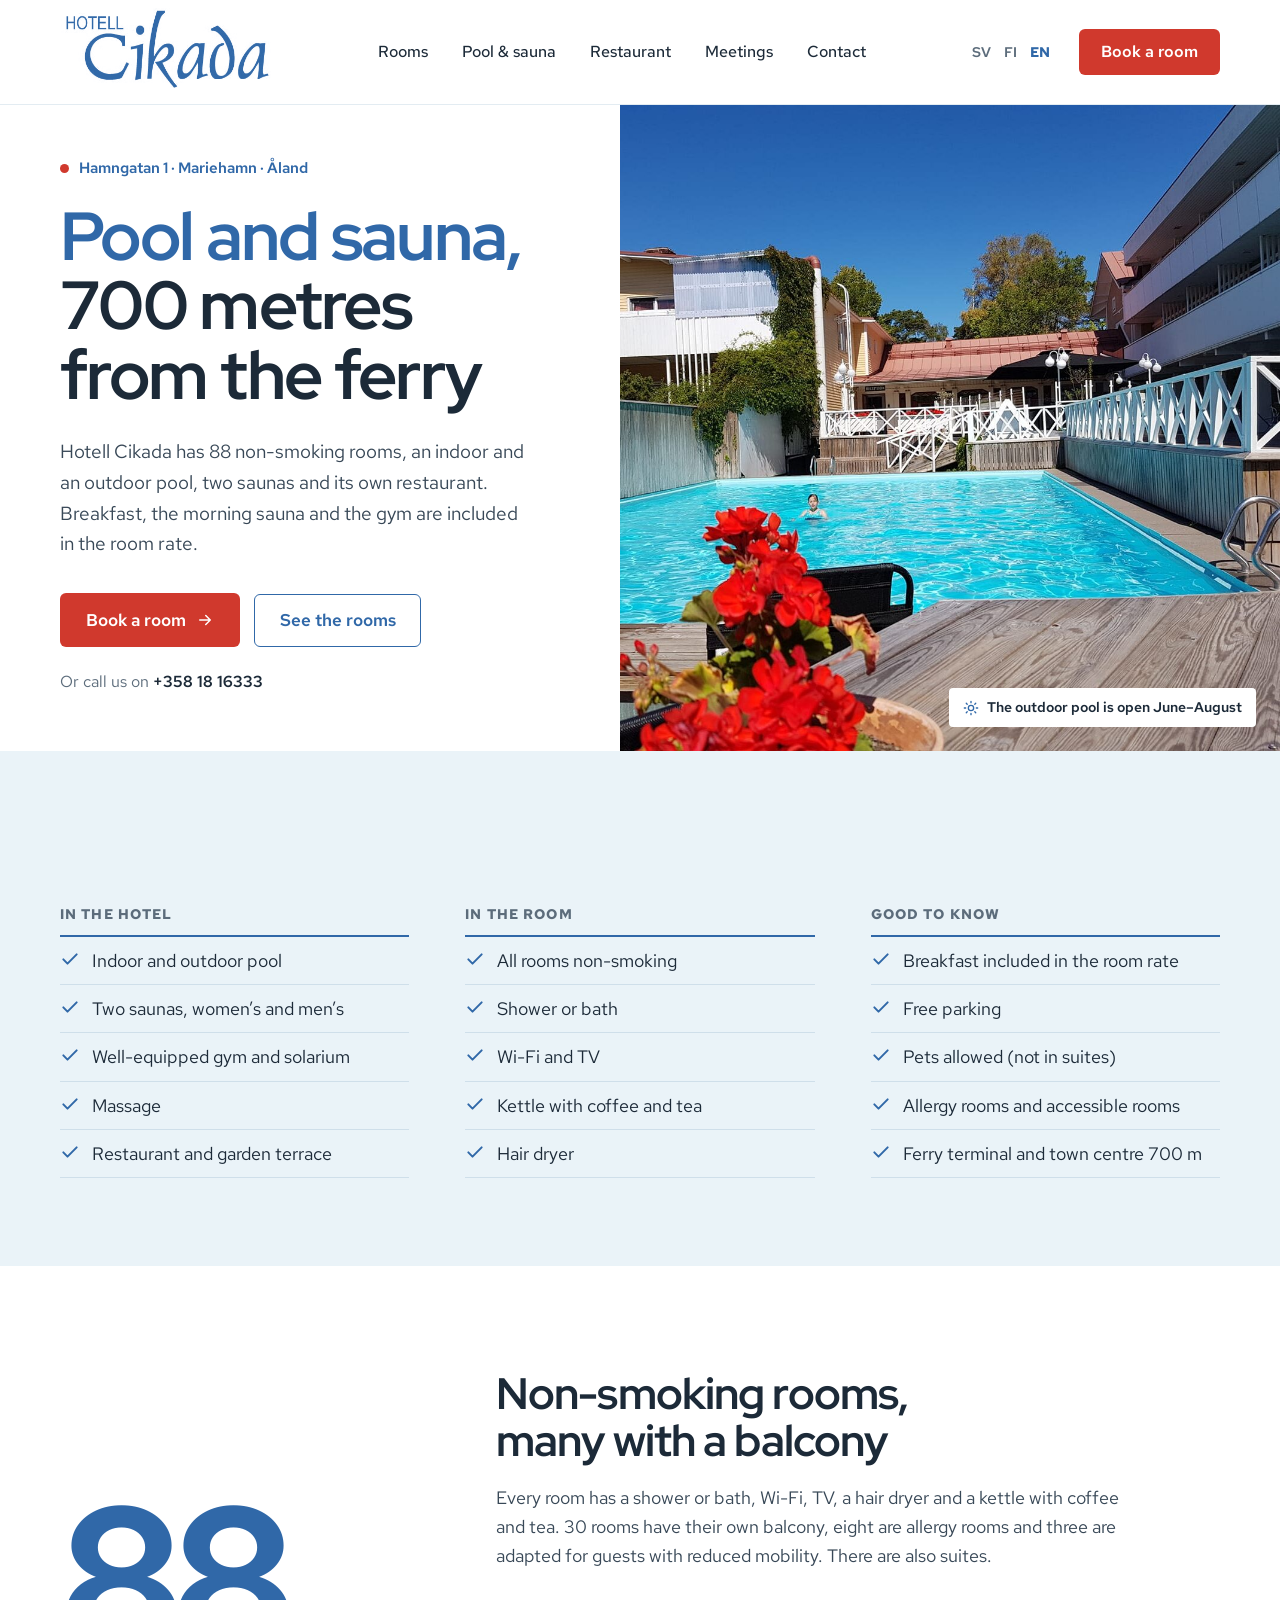
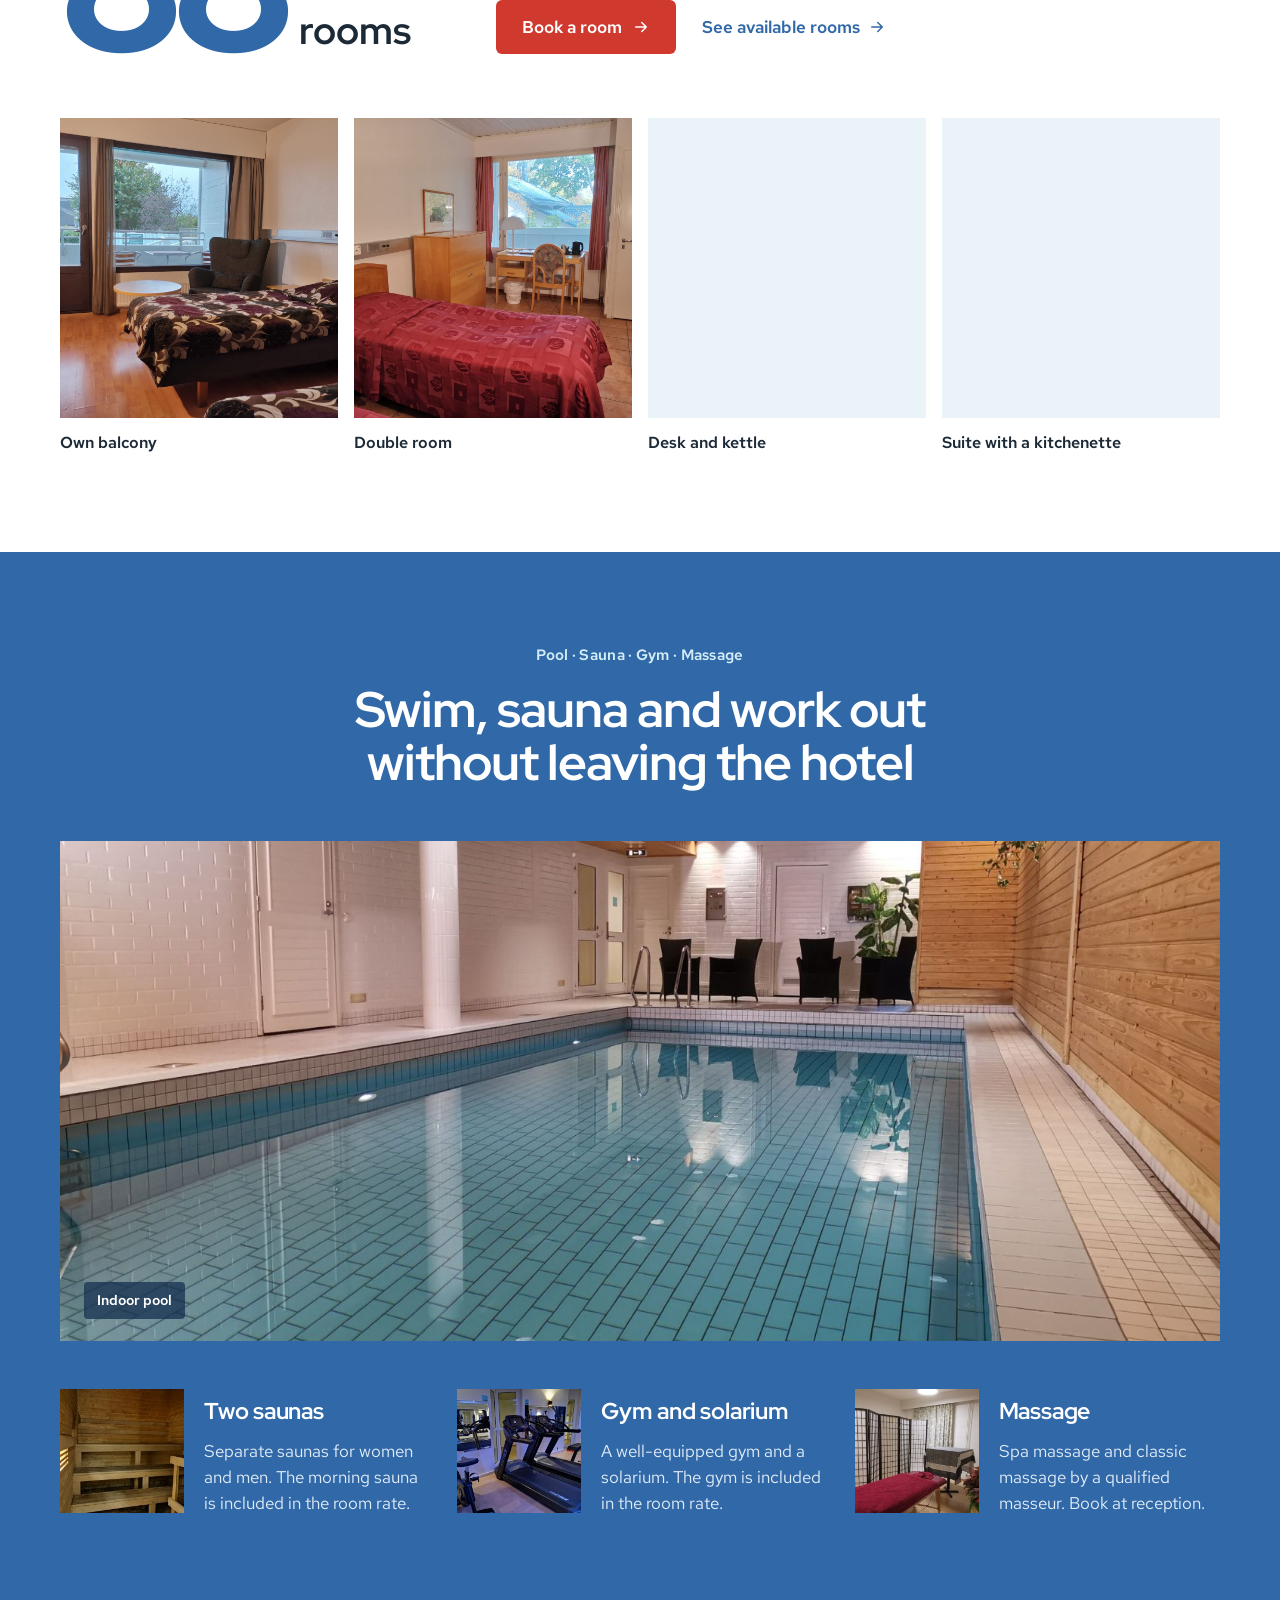
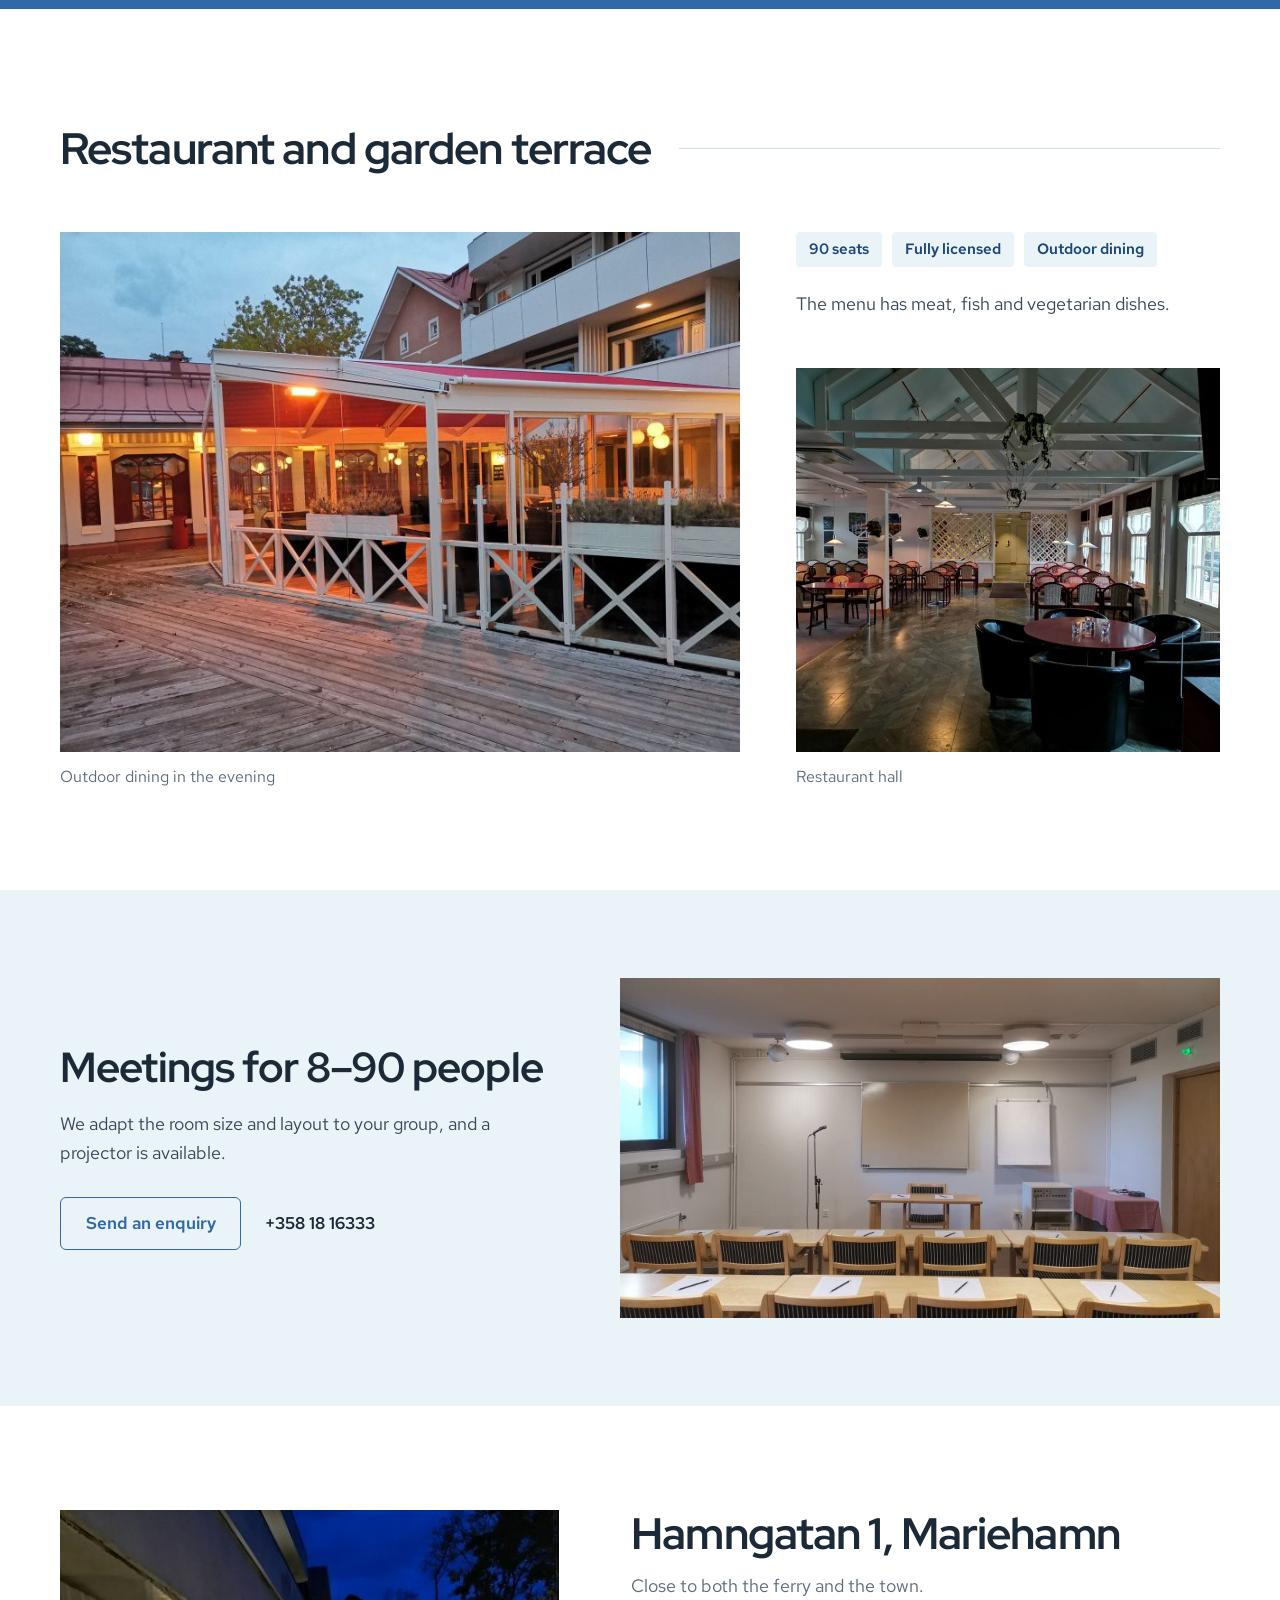
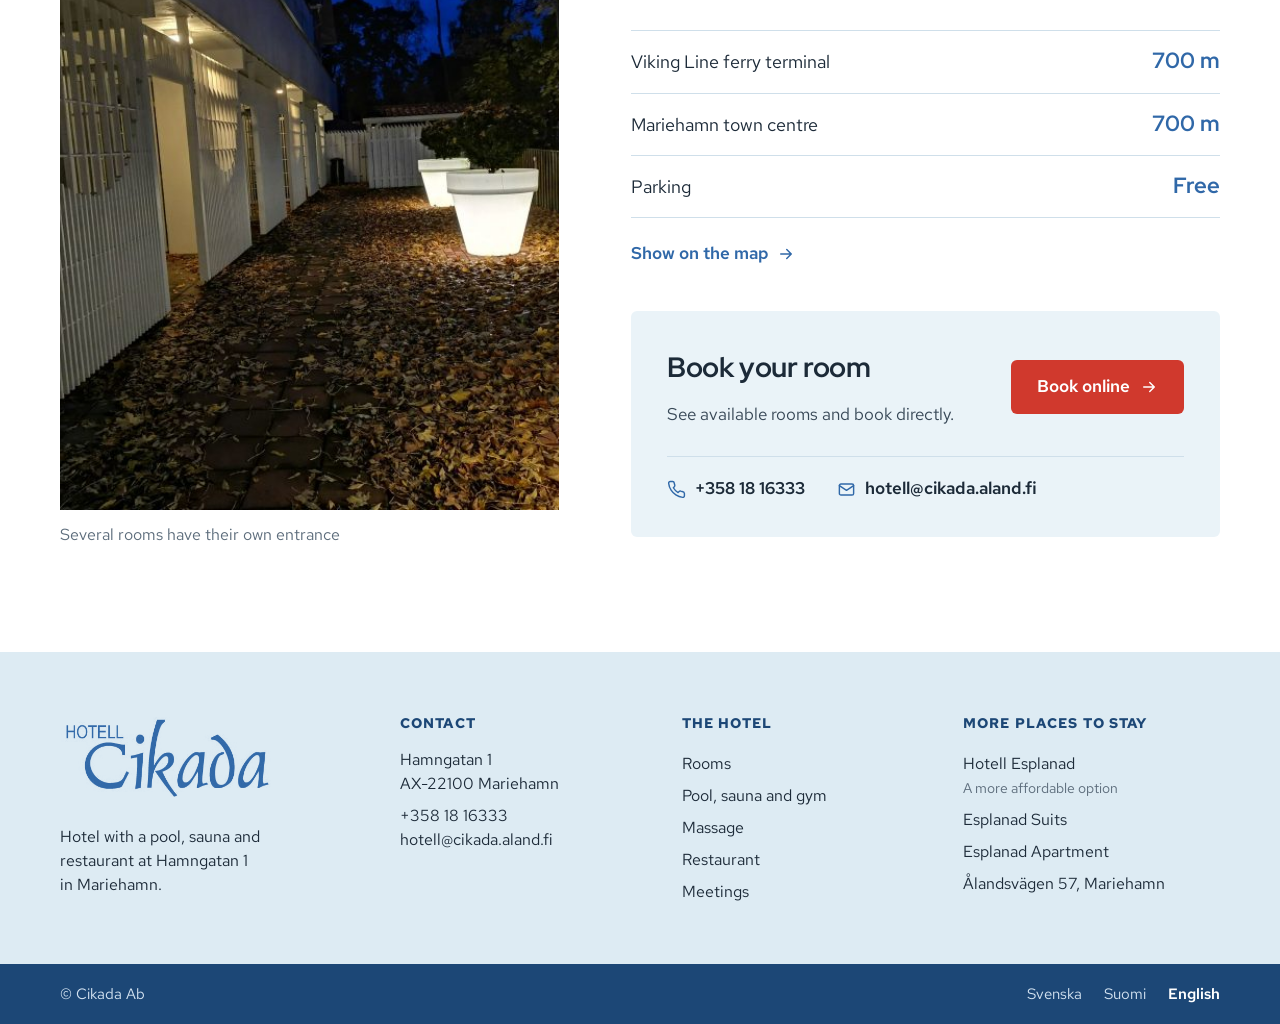
==== commit e3ad6e43: "Update preview to Cikada-site 9cabf58: phone layout (DEV-387) Co-Authored-By: Claude Opus 5.5 <norep" ====
--- a/en/index.html
+++ b/en/index.html
@@ -80,8 +80,8 @@
 /*# sourceURL=global-styles-inline-css */
 </style>
 <style id="block-style-variation-styles-inline-css">
-:root :where(.wp-block-button.is-style-outline--1 .wp-block-button__link){background: transparent none;border-color: currentColor;border-width: 2px;border-style: solid;color: currentColor;padding-top: 0.667em;padding-right: 1.33em;padding-bottom: 0.667em;padding-left: 1.33em;}
 :root :where(.wp-block-button.is-style-outline--2 .wp-block-button__link){background: transparent none;border-color: currentColor;border-width: 2px;border-style: solid;color: currentColor;padding-top: 0.667em;padding-right: 1.33em;padding-bottom: 0.667em;padding-left: 1.33em;}
+:root :where(.wp-block-button.is-style-outline--3 .wp-block-button__link){background: transparent none;border-color: currentColor;border-width: 2px;border-style: solid;color: currentColor;padding-top: 0.667em;padding-right: 1.33em;padding-bottom: 0.667em;padding-left: 1.33em;}
 /*# sourceURL=block-style-variation-styles-inline-css */
 </style>
 <style id="wp-emoji-styles-inline-css">
@@ -111,6 +111,7 @@
 <link rel='stylesheet' id='cikada-css' href='../wp-content/themes/cikada/assets/css/cikada.css' media='all' />
 <meta name="generator" content="WordPress 7.1.4" />
 <link rel="canonical" href="index.html" />
+<script id="wp-importmap" type="importmap">{"imports":{"@wordpress/interactivity":"../wp-includes/js/dist/script-modules/interactivity/index.min.js"}}</script>
 <style class="wp-fonts-local">
 @font-face{font-family:"Red Hat Display";font-style:normal;font-weight:300 900;font-display:swap;src:url('../wp-content/themes/cikada/assets/fonts/red-hat-display-latin-wght-normal.woff2') format('woff2');unicode-range:U+0000-00FF,U+0131,U+0152-0153,U+02BB-02BC,U+02C6,U+02DA,U+02DC,U+0304,U+0308,U+0329,U+2000-206F,U+20AC,U+2122,U+2191,U+2193,U+2212,U+2215,U+FEFF,U+FFFD;}
 @font-face{font-family:"Red Hat Display";font-style:normal;font-weight:300 900;font-display:swap;src:url('../wp-content/themes/cikada/assets/fonts/red-hat-display-latin-ext-wght-normal.woff2') format('woff2');unicode-range:U+0100-02BA,U+02BD-02C5,U+02C7-02CC,U+02CE-02D7,U+02DD-02FF,U+0304,U+0308,U+0329,U+1D00-1DBF,U+1E00-1E9F,U+1EF2-1EFF,U+2020,U+20A0-20AB,U+20AD-20C0,U+2113,U+2C60-2C7F,U+A720-A7FF;}
@@ -127,7 +128,37 @@
 <figure class="wp-block-image size-full is-resized site-logo"><a href="index.html"><img decoding="async" src="../wp-content/themes/cikada/assets/images/cikada-logo.png" alt="Hotell Cikada, to the home page" style="width:212px"/></a></figure>
 
 
-<nav class="items-justified-center site-nav wp-block-navigation is-content-justification-center is-layout-flex wp-container-core-navigation-is-layout-165df2ac wp-block-navigation-is-layout-flex"><ul class="wp-block-navigation__container items-justified-center site-nav wp-block-navigation"><li class="wp-block-navigation-item wp-block-navigation-link"><a class="wp-block-navigation-item__content"  href="index.html#rum"><span class="wp-block-navigation-item__label">Rooms</span></a></li><li class="wp-block-navigation-item wp-block-navigation-link"><a class="wp-block-navigation-item__content"  href="index.html#pool"><span class="wp-block-navigation-item__label">Pool &amp; sauna</span></a></li><li class="wp-block-navigation-item wp-block-navigation-link"><a class="wp-block-navigation-item__content"  href="index.html#restaurang"><span class="wp-block-navigation-item__label">Restaurant</span></a></li><li class="wp-block-navigation-item wp-block-navigation-link"><a class="wp-block-navigation-item__content"  href="index.html#konferens"><span class="wp-block-navigation-item__label">Meetings</span></a></li><li class="wp-block-navigation-item wp-block-navigation-link"><a class="wp-block-navigation-item__content"  href="index.html#kontakt"><span class="wp-block-navigation-item__label">Contact</span></a></li></ul></nav>
+<nav class="is-responsive items-justified-center site-nav wp-block-navigation is-content-justification-center is-layout-flex wp-container-core-navigation-is-layout-165df2ac wp-block-navigation-is-layout-flex" 
+		 data-wp-interactive="core/navigation" data-wp-context='{"overlayOpenedBy":{"click":false,"hover":false,"focus":false},"type":"overlay","roleAttribute":"","ariaLabel":"Menu"}'><button aria-haspopup="dialog" aria-label="Menu" class="wp-block-navigation__responsive-container-open" 
+				data-wp-on--click="actions.openMenuOnClick"
+				data-wp-on--keydown="actions.handleMenuKeydown"
+			><svg width="24" height="24" xmlns="http://www.w3.org/2000/svg" viewBox="0 0 24 24"><path d="M5 5v1.5h14V5H5z"></path><path d="M5 12.8h14v-1.5H5v1.5z"></path><path d="M5 19h14v-1.5H5V19z"></path></svg></button>
+				<div class="wp-block-navigation__responsive-container"  id="modal-1" 
+				data-wp-class--has-modal-open="state.isMenuOpen"
+				data-wp-class--is-menu-open="state.isMenuOpen"
+				data-wp-watch="callbacks.initMenu"
+				data-wp-on--keydown="actions.handleMenuKeydown"
+				data-wp-on--focusout="actions.handleMenuFocusout"
+				tabindex="-1"
+			>
+					<div class="wp-block-navigation__responsive-close" tabindex="-1">
+						<div class="wp-block-navigation__responsive-dialog" 
+				data-wp-bind--aria-modal="state.ariaModal"
+				data-wp-bind--aria-label="state.ariaLabel"
+				data-wp-bind--role="state.roleAttribute"
+			>
+							<button aria-label="Close menu" class="wp-block-navigation__responsive-container-close" 
+				data-wp-on--click="actions.closeMenuOnClick"
+			><svg xmlns="http://www.w3.org/2000/svg" viewBox="0 0 24 24" width="24" height="24" aria-hidden="true" focusable="false"><path d="m13.06 12 6.47-6.47-1.06-1.06L12 10.94 5.53 4.47 4.47 5.53 10.94 12l-6.47 6.47 1.06 1.06L12 13.06l6.47 6.47 1.06-1.06L13.06 12Z"></path></svg></button>
+							<div class="wp-block-navigation__responsive-container-content" 
+				data-wp-watch="callbacks.focusFirstElement"
+			 id="modal-1-content">
+								<ul class="wp-block-navigation__container is-responsive items-justified-center site-nav wp-block-navigation"><li class="wp-block-navigation-item wp-block-navigation-link"><a class="wp-block-navigation-item__content"  href="index.html#rum"><span class="wp-block-navigation-item__label">Rooms</span></a></li><li class="wp-block-navigation-item wp-block-navigation-link"><a class="wp-block-navigation-item__content"  href="index.html#pool"><span class="wp-block-navigation-item__label">Pool &amp; sauna</span></a></li><li class="wp-block-navigation-item wp-block-navigation-link"><a class="wp-block-navigation-item__content"  href="index.html#restaurang"><span class="wp-block-navigation-item__label">Restaurant</span></a></li><li class="wp-block-navigation-item wp-block-navigation-link"><a class="wp-block-navigation-item__content"  href="index.html#konferens"><span class="wp-block-navigation-item__label">Meetings</span></a></li><li class="wp-block-navigation-item wp-block-navigation-link"><a class="wp-block-navigation-item__content"  href="index.html#kontakt"><span class="wp-block-navigation-item__label">Contact</span></a></li><li class="wp-block-navigation-item cik-nav-contact cik-nav-phone wp-block-navigation-link"><a class="wp-block-navigation-item__content"  href="tel:+3581816333"><span class="wp-block-navigation-item__label">+358 18 16333</span></a></li><li class="wp-block-navigation-item cik-nav-contact cik-nav-mail wp-block-navigation-link"><a class="wp-block-navigation-item__content"  href="mailto:hotell@cikada.aland.fi"><span class="wp-block-navigation-item__label">hotell@cikada.aland.fi</span></a></li><li class="wp-block-navigation-item cik-nav-lang wp-block-navigation-link"><a lang="sv" hreflang="sv" class="wp-block-navigation-item__content"  href="../index.html"><span class="wp-block-navigation-item__label">Svenska</span></a></li><li class="wp-block-navigation-item cik-nav-lang wp-block-navigation-link"><a lang="fi" hreflang="fi" class="wp-block-navigation-item__content"  href="../fi/index.html"><span class="wp-block-navigation-item__label">Suomi</span></a></li><li class="wp-block-navigation-item cik-nav-lang is-current wp-block-navigation-link"><a lang="en" hreflang="en" class="wp-block-navigation-item__content"  href="index.html"><span class="wp-block-navigation-item__label">English</span></a></li></ul>
+								
+							</div>
+						</div>
+					</div>
+				</div></nav>
 
 
 <div class="wp-block-group site-header__actions is-nowrap is-layout-flex wp-container-core-group-is-layout-bb35c0b7 wp-block-group-is-layout-flex">
@@ -167,7 +198,7 @@
 
 
 
-<div class="wp-block-button is-style-outline is-style-outline--1"><a class="wp-block-button__link wp-element-button" href="index.html#rum">See the rooms</a></div>
+<div class="wp-block-button is-style-outline is-style-outline--2"><a class="wp-block-button__link wp-element-button" href="index.html#rum">See the rooms</a></div>
 </div>
 
 
@@ -442,7 +473,7 @@
 
 <div class="wp-block-group cik-row is-layout-flex wp-container-core-group-is-layout-59d6a88c wp-block-group-is-layout-flex">
 <div class="wp-block-buttons is-layout-flex wp-block-buttons-is-layout-flex">
-<div class="wp-block-button is-style-outline is-style-outline--2"><a class="wp-block-button__link wp-element-button" href="mailto:hotell@cikada.aland.fi?subject=Conference%20enquiry">Send an enquiry</a></div>
+<div class="wp-block-button is-style-outline is-style-outline--3"><a class="wp-block-button__link wp-element-button" href="mailto:hotell@cikada.aland.fi?subject=Conference%20enquiry">Send an enquiry</a></div>
 </div>
 
 
@@ -599,6 +630,7 @@
 <script type="speculationrules">
 {"prefetch":[{"source":"document","where":{"and":[{"href_matches":"/*"},{"not":{"href_matches":["/wp-*.php","/wp-admin/*","/wp-content/uploads/*","/wp-content/*","/wp-content/plugins/*","/wp-content/themes/cikada/*","/*\\?(.+)"]}},{"not":{"selector_matches":"a[rel~=\"nofollow\"]"}},{"not":{"selector_matches":".no-prefetch, .no-prefetch a"}}]},"eagerness":"conservative"}]}
 </script>
+<script data-wp-router-options="{&quot;loadOnClientNavigation&quot;:true}" fetchpriority="low" id="@wordpress/block-library/navigation/view-js-module" src="../wp-includes/js/dist/script-modules/block-library/navigation/view.min.js" type="module"></script>
 <script data-wp-strategy="defer" defer id="cikada-js" src="../wp-content/themes/cikada/assets/js/cikada.js"></script>
 <script id="wp-emoji-settings" type="application/json">
 {"baseUrl":"https://s.w.org/images/core/emoji/17.0.2/72x72/","ext":".png","svgUrl":"https://s.w.org/images/core/emoji/17.0.2/svg/","svgExt":".svg","source":{"concatemoji":"../wp-includes/js/wp-emoji-release.min.js?ver=7.1.4"}}
--- a/wp-content/themes/cikada/assets/css/cikada.css
+++ b/wp-content/themes/cikada/assets/css/cikada.css
@@ -1,7 +1,7 @@
 /*
  * Hotell Cikada – theme styles.
  * Colours, fonts and sizes come from theme.json (--wp--preset--*).
- * Desktop matches the 1280 px concept. Mobile is not designed yet (DEV-387: comes later).
+ * Desktop matches the 1280 px concept; under 782 px the layout follows Emil's mobile design (DEV-387).
  */
 
 :root {
@@ -366,7 +366,7 @@
 }
 .cik-spa a { color: #fff; text-decoration: underline; }
 .cik-over {
-	margin: 0 0 20px !important;
+	margin: 0 auto 20px !important; /* centred over the heading at every width */
 	text-align: center;
 	font-size: 15px;
 	font-weight: 600;
@@ -443,7 +443,7 @@
 .cik-phone { font-size: 17px; font-weight: 600; }
 .cik-phone a { color: var(--cik-ink); white-space: nowrap; }
 .cik-conf__mt .wp-block-media-text__media { background: var(--cik-sky-2); }
-.cik-conf__mt .wp-block-media-text__media img { height: 340px; object-fit: cover; object-position: 50% 62%; }
+.cik-conf__mt .wp-block-media-text__media img { display: block; height: 340px; object-fit: cover; object-position: 50% 62%; background: var(--cik-sky-2); } /* block: a missing photo keeps its height */
 @media (min-width: 782px) {
 	.wp-block-media-text.cik-conf__mt { grid-template-columns: minmax(0, 1fr) minmax(0, 600px); column-gap: clamp(40px, 5.6vw, 72px); }
 }
@@ -565,6 +565,360 @@
 	.cik-js .cik-r.is-in { opacity: 1; transform: none; }
 }
 
+/* ---------- Phone menu rows (contact and languages) ----------
+   They are navigation links so they live in the same menu, but they only show
+   inside the open phone overlay; on wider screens the menu is unchanged. */
+
+.site-nav .cik-nav-contact,
+.site-nav .cik-nav-lang { display: none; }
+.site-nav .is-menu-open .cik-nav-contact,
+.site-nav .is-menu-open .cik-nav-lang { display: flex; }
+
+/* =====================================================================
+   Phone and small tablet (under 782 px), built from Emil's mobile design
+   (DEV-387, 3 Nov 2026). Nothing in this block reaches 782 px and wider.
+   ===================================================================== */
+
+@media (max-width: 781px) {
+
+	/* ----- Global ----- */
+	body {
+		--wp--style--root--padding-left: 20px !important;
+		--wp--style--root--padding-right: 20px !important;
+	}
+	html { scroll-padding-top: 72px; }
+	.cik-section { padding-block: 56px; }
+
+	/* ----- Header: logo · Boka rum · menu button, sticky ----- */
+	.site-header { position: sticky; top: 0; }
+	.site-header__bar { padding-left: 20px !important; padding-right: 9px !important; }
+	.site-header__inner { min-height: 64px; gap: 12px; }
+	.site-header .site-logo img { width: 112px !important; }
+	.site-header__actions { margin-left: auto !important; gap: 4px; }
+	.site-nav { order: 3; }
+	.site-lang { display: none; }
+	.site-header__book .wp-block-button__link {
+		height: 40px;
+		padding: 0 16px;
+		font-size: 15px;
+		line-height: 1;
+	}
+
+	/* Core only collapses the menu below 600 px: keep it collapsed up to 781 px. */
+	.site-nav .wp-block-navigation__responsive-container-open:not(.always-shown) {
+		display: grid !important;
+		place-items: center;
+		width: 44px;
+		height: 44px;
+		padding: 0;
+		color: var(--cik-ink);
+	}
+	.site-nav .wp-block-navigation__responsive-container:not(.is-menu-open) { display: none !important; }
+	.site-nav .wp-block-navigation__responsive-container-open svg,
+	.site-nav .wp-block-navigation__responsive-container-close svg { width: 24px; height: 24px; }
+
+	/* ----- Open menu: below the header, so the logo and Boka rum stay ----- */
+	.site-nav .wp-block-navigation__responsive-container.is-menu-open {
+		top: 64px;
+		padding: 0;
+		background: #fff !important;
+		color: var(--cik-ink) !important;
+		animation: cik-menu-fade 200ms var(--cik-ease-out) both;
+	}
+	.site-nav .is-menu-open .wp-block-navigation__responsive-close,
+	.site-nav .is-menu-open .wp-block-navigation__responsive-dialog { height: 100%; }
+	/* × sits exactly where the menu button was. */
+	.site-nav .is-menu-open .wp-block-navigation__responsive-container-close {
+		position: fixed;
+		top: 10px;
+		right: 9px;
+		display: grid;
+		place-items: center;
+		width: 44px;
+		height: 44px;
+		border-radius: 6px;
+		background: var(--cik-sky);
+		color: var(--cik-ink);
+	}
+	.site-nav .is-menu-open .wp-block-navigation__responsive-container-content {
+		box-sizing: border-box;
+		height: 100%;
+		padding: 4px 20px 28px !important;
+		align-items: stretch !important;
+		animation: cik-menu-in 200ms var(--cik-ease-out) both;
+	}
+	.site-nav .is-menu-open .wp-block-navigation__container {
+		display: grid !important;
+		grid-template-columns: repeat(3, minmax(0, 1fr));
+		grid-template-rows: repeat(5, min-content) 24px repeat(2, min-content) 1fr min-content;
+		gap: 0 !important;
+		width: 100%;
+		height: 100%;
+	}
+	.site-nav .is-menu-open .wp-block-navigation-item { grid-column: 1 / -1; width: 100%; justify-content: flex-start; }
+	.site-nav .is-menu-open .wp-block-navigation-item__content { box-sizing: border-box; }
+	.site-nav .is-menu-open .wp-block-navigation-item:nth-child(6) { grid-row: 7; }
+	.site-nav .is-menu-open .wp-block-navigation-item:nth-child(7) { grid-row: 8; }
+	.site-nav .is-menu-open .cik-nav-lang { grid-row: 10; grid-column: auto; }
+
+	/* Section links: 60 px rows with a line and an arrow. */
+	.site-nav .is-menu-open .wp-block-navigation-item:not(.cik-nav-contact):not(.cik-nav-lang) > .wp-block-navigation-item__content {
+		display: flex;
+		align-items: center;
+		justify-content: space-between;
+		width: 100%;
+		height: 60px;
+		padding: 0;
+		border-bottom: 1px solid var(--cik-line);
+		font-family: var(--cik-display);
+		font-size: 24px;
+		font-weight: 700;
+		line-height: 1;
+		letter-spacing: -.015em;
+		color: var(--cik-ink);
+	}
+	.site-nav .is-menu-open .wp-block-navigation-item:not(.cik-nav-contact):not(.cik-nav-lang) > .wp-block-navigation-item__content::after {
+		content: "";
+		flex: none;
+		width: 20px;
+		height: 20px;
+		background: var(--cik-blue);
+		-webkit-mask: var(--cik-i-arrow) center / contain no-repeat;
+		mask: var(--cik-i-arrow) center / contain no-repeat;
+	}
+
+	/* Phone and email: 48 px rows with blue icons. */
+	.site-nav .is-menu-open .cik-nav-contact > .wp-block-navigation-item__content {
+		display: flex;
+		align-items: center;
+		gap: 12px;
+		width: 100%;
+		height: 48px;
+		padding: 0;
+		font-size: 17px;
+		font-weight: 600;
+		line-height: 1;
+		color: var(--cik-ink);
+	}
+	.site-nav .is-menu-open .cik-nav-contact > .wp-block-navigation-item__content::before {
+		content: "";
+		flex: none;
+		width: 20px;
+		height: 20px;
+		background: var(--cik-blue);
+		-webkit-mask: var(--cik-i-phone) center / contain no-repeat;
+		mask: var(--cik-i-phone) center / contain no-repeat;
+	}
+	.site-nav .is-menu-open .cik-nav-mail > .wp-block-navigation-item__content::before {
+		-webkit-mask-image: var(--cik-i-mail);
+		mask-image: var(--cik-i-mail);
+	}
+
+	/* Languages: one 46 px row of three equal parts, the current one tinted. */
+	.site-nav .is-menu-open .cik-nav-lang > .wp-block-navigation-item__content {
+		display: flex;
+		align-items: center;
+		justify-content: center;
+		width: 100%;
+		height: 46px;
+		padding: 0;
+		border: 1px solid var(--cik-line);
+		font-size: 15px;
+		font-weight: 600;
+		line-height: 1;
+		color: var(--cik-ink);
+	}
+	.site-nav .is-menu-open .cik-nav-lang + .cik-nav-lang > .wp-block-navigation-item__content { border-left: 0; }
+	.site-nav .is-menu-open .cik-nav-lang:nth-child(8) > .wp-block-navigation-item__content { border-radius: 6px 0 0 6px; }
+	.site-nav .is-menu-open .cik-nav-lang:nth-child(10) > .wp-block-navigation-item__content { border-radius: 0 6px 6px 0; }
+	.site-nav .is-menu-open .cik-nav-lang.is-current > .wp-block-navigation-item__content {
+		background: var(--cik-sky);
+		color: var(--cik-blue-deep);
+		font-weight: 700;
+	}
+
+	/* Closing (assets/js/cikada.js adds .cik-closing for 150 ms before core closes). */
+	.site-nav .is-menu-open.cik-closing { animation: cik-menu-fade-out 150ms ease-in both; }
+	.site-nav .is-menu-open.cik-closing .wp-block-navigation__responsive-container-content { animation: cik-menu-out 150ms ease-in both; }
+
+	/* ----- Hero: photo first ----- */
+	.cik-hero { padding-block: 0; }
+	.cik-hero__media { order: -1; }
+	/* 220 px and 34 px as designed up to 480 px, then growing so a tablet still has one dominant first screen. */
+	.cik-hero__media img { height: clamp(220px, calc(220px + (100vw - 480px) * .5), 420px); object-position: 30% 62%; }
+	.cik-hero .cik-chip-caption figcaption {
+		right: auto;
+		left: 16px;
+		bottom: 16px;
+		gap: 7px;
+		max-width: calc(100% - 32px);
+		padding: 9px 12px;
+		font-size: 13px;
+	}
+	.cik-hero .cik-chip-caption figcaption::before { width: 15px; height: 15px; }
+	.cik-hero__text { padding: 26px 20px 44px; }
+	.cik-kicker { gap: 9px; font-size: 14px; line-height: 1.3; }
+	.cik-kicker::before { width: 8px; height: 8px; }
+	.cik-hero__title { margin-top: 14px !important; font-size: clamp(34px, calc(34px + (100vw - 480px) * .06), 48px); line-height: 1.06; }
+	.cik-hero__title mark { display: block; } /* the line breaks where blue turns to ink */
+	.cik-lead { margin-top: 14px !important; max-width: none; font-size: 17px; line-height: 1.55; }
+	.cik-hero__ctas { margin-top: 22px !important; gap: 10px; flex-wrap: nowrap !important; }
+	.cik-hero__ctas .wp-block-button { flex: 1 1 0; min-width: 0; }
+	.cik-hero__ctas .wp-block-button__link {
+		width: 100%;
+		height: 52px;
+		justify-content: center;
+		padding: 0 12px;
+		font-size: 16px;
+		box-sizing: border-box;
+	}
+	.cik-call { margin-top: 16px !important; font-size: 15px; line-height: 1.5; }
+
+	/* ----- Hotellet i korthet ----- */
+	.cik-brief { padding-block: 48px 52px; }
+	.cik-brief__title { font-size: 28px; }
+	.cik-brief__cols { margin-top: 24px !important; gap: 28px !important; }
+	.cik-label { padding-bottom: 10px; font-size: 13px; }
+	.cik-ticks li { padding: 10px 0; font-size: 16px; }
+	.cik-ticks li::before { width: 18px; height: 18px; margin-top: 2px; }
+
+	/* ----- 88 rum ----- */
+	.cik-rooms { padding-block: 56px; }
+	.cik-rooms__head { gap: 28px !important; }
+	.cik-rooms__num { gap: 12px; }
+	.cik-bignum { font-size: 104px; }
+	.cik-bignum__unit { padding-bottom: 3px; font-size: 28px; }
+	.cik-rooms__head h2 { font-size: 26px; line-height: 1.12; }
+	.cik-rooms__head h2 + p { margin-top: 14px; font-size: 16px; line-height: 1.6; }
+	.cik-rooms__head .cik-row { margin-top: 24px; gap: 14px 22px; }
+	.cik-rooms__head .cik-row .wp-block-button__link { height: 52px; padding: 0 22px; font-size: 16px; }
+	.cik-tlink { font-size: 16px; }
+	.cik-tlink a { min-height: 44px; }
+	.cik-film {
+		display: grid !important;
+		grid-template-columns: repeat(2, minmax(0, 1fr));
+		gap: 20px 12px !important;
+		margin-top: 32px !important;
+	}
+	.cik-film img { height: auto; aspect-ratio: 4 / 3; }
+	.cik-film figcaption { margin-top: 8px; font-size: 14px; line-height: 1.35; }
+
+	/* ----- Pool, bastu, gym ----- */
+	.cik-spa { padding-block: 56px; }
+	.cik-over { margin-bottom: 12px !important; font-size: 13px; line-height: 1.3; }
+	.cik-spa__title { font-size: 29px; line-height: 1.08; }
+	.cik-spa__photo { margin-top: 28px !important; }
+	.cik-spa__photo img { height: 224px; }
+	.cik-chip-caption.is-dark-chip figcaption { left: 14px; bottom: 14px; padding: 8px 11px; font-size: 13px; }
+	.cik-trio { margin-top: 28px !important; gap: 22px !important; }
+	.cik-trio .wp-block-column { grid-template-columns: 88px minmax(0, 1fr); column-gap: 16px; }
+	.cik-thumb img { width: 88px; height: 88px; }
+	.cik-trio .wp-block-column > h3 { margin: 0 0 4px; font-size: 18px; line-height: 1.3; }
+	.cik-trio p { font-size: 15px; line-height: 1.5; }
+
+	/* ----- Restaurang ----- */
+	.cik-resto { padding-block: 56px; }
+	.cik-ruled { display: block; font-size: 26px; line-height: 1.12; }
+	.cik-ruled::after { display: none; }
+	.cik-resto__grid { margin-top: 24px !important; gap: 20px !important; }
+	.cik-resto__main img { height: auto; aspect-ratio: 4 / 3; }
+	.cik-resto__main figcaption,
+	.cik-resto__small figcaption { margin-top: 8px; font-size: 14px; line-height: 1.4; }
+	.cik-chips { gap: 8px; }
+	.cik-chips li { padding: 9px 12px; font-size: 14px; }
+	.cik-resto__side > p { margin-top: 16px; font-size: 16px; line-height: 1.6; }
+	.cik-resto__small { margin-top: 24px !important; padding-top: 0; }
+	.cik-resto__small img { height: 200px; }
+
+	/* ----- Konferens: photo first, stacked up to 781 px ----- */
+	.cik-conf { padding-block: 48px 52px; }
+	.wp-block-media-text.cik-conf__mt { grid-template-columns: 100% !important; }
+	.cik-conf__mt .wp-block-media-text__media { grid-column: 1 !important; grid-row: 1 !important; }
+	.cik-conf__mt .wp-block-media-text__content { grid-column: 1 !important; grid-row: 2 !important; margin-top: 24px; }
+	.cik-conf__mt .wp-block-media-text__media img { height: 224px; }
+	.cik-conf__mt h2 { font-size: 26px; line-height: 1.12; }
+	.cik-conf__mt .wp-block-media-text__content > h2 + p { margin-top: 12px; max-width: none; font-size: 16px; line-height: 1.6; }
+	.cik-conf__mt .wp-block-media-text__content > .cik-row { flex-direction: column; align-items: stretch !important; gap: 10px; margin-top: 22px; }
+	.cik-conf__mt .cik-row .wp-block-buttons,
+	.cik-conf__mt .cik-row .wp-block-button,
+	.cik-conf__mt .cik-row .wp-block-button__link { width: 100%; }
+	.cik-conf__mt .cik-row .wp-block-button__link { height: 52px; justify-content: center; padding: 0; font-size: 16px; box-sizing: border-box; }
+	.cik-phone { text-align: center; font-size: 16px; }
+	.cik-phone a { display: inline-flex; align-items: center; gap: 9px; min-height: 44px; }
+	.cik-phone a::before {
+		content: "";
+		flex: none;
+		width: 18px;
+		height: 18px;
+		background: var(--cik-blue);
+		-webkit-mask: var(--cik-i-phone) center / contain no-repeat;
+		mask: var(--cik-i-phone) center / contain no-repeat;
+	}
+
+	/* ----- Hamngatan 1 ----- */
+	.cik-visit { padding-block: 56px; }
+	.cik-visit__grid { gap: 28px !important; }
+	.cik-visit__media .wp-block-image { height: auto; }
+	.cik-visit__media img { height: auto; aspect-ratio: 4 / 3; }
+	.cik-visit__media figcaption { margin-top: 8px; font-size: 14px; line-height: 1.4; }
+	.cik-visit h2 { font-size: 26px; line-height: 1.12; }
+	.cik-sub { margin-top: 10px !important; font-size: 16px; line-height: 1.5; }
+	.cik-dist { margin-top: 20px !important; }
+	.cik-dist td { padding: 14px 0; font-size: 16px; line-height: 1.4; }
+	.cik-dist td + td { padding-left: 12px; font-size: 19px; }
+	.cik-visit .cik-tlink { margin-top: 18px; }
+	.cik-book { display: block; margin-top: 28px !important; padding: 24px 20px; }
+	.cik-book h3 { font-size: 22px; line-height: 1.25; }
+	.cik-book > p:not(.cik-book__lines) { margin-top: 6px !important; font-size: 15px; line-height: 1.5; }
+	.cik-book > .wp-block-buttons { margin-top: 18px !important; }
+	.cik-book .wp-block-button,
+	.cik-book .wp-block-button__link { width: 100%; }
+	.cik-book .wp-block-button__link { height: 52px; justify-content: center; padding: 0; font-size: 16px; box-sizing: border-box; }
+	.cik-book__lines { flex-direction: column; gap: 0; margin-top: 18px !important; padding-top: 8px; font-size: 15px; }
+	.cik-book__lines a { min-height: 44px; gap: 10px; }
+
+	/* ----- Footer ----- */
+	.site-footer__main { padding-block: 44px 32px; }
+	.site-footer__cols {
+		display: grid !important;
+		grid-template-columns: repeat(2, minmax(0, 1fr));
+		gap: 32px 16px !important;
+	}
+	.site-footer__cols > .wp-block-column:nth-child(-n + 2) { grid-column: 1 / -1; }
+	.site-footer .site-logo img { width: 132px !important; }
+	.site-footer__about p { margin-top: 14px; max-width: 280px; font-size: 15px; }
+	.site-footer__title { margin-bottom: 10px !important; font-size: 13px; } /* design: 12 px; 13 px is the readable minimum */
+	.site-footer__cols .wp-block-column > p,
+	.site-footer__links li { font-size: 15px; }
+	.site-footer__links li { padding: 0; }
+	.site-footer__links a,
+	.site-footer__cols .wp-block-column > p a { display: flex; align-items: center; min-height: 40px; }
+	.site-footer__cols .wp-block-column > p:has(a) br { display: none; }
+	.site-footer__cols .wp-block-column > p + p { margin-top: 2px; }
+	.site-footer__links .site-footer__note { display: block; margin-top: -6px; padding-bottom: 6px; font-size: 13px; }
+	.site-footer__bar { padding-block: 4px 16px; font-size: 14px; }
+	.site-footer__bar-inner { flex-direction: column; align-items: flex-start !important; gap: 2px; }
+	.site-footer__langs { order: -1; gap: 20px; }
+	.site-footer__langs a,
+	.site-footer__langs strong { display: inline-flex; align-items: center; min-height: 44px; }
+}
+
+/* Very narrow phones: room for the longer "Book a room" / "Varaa huone" beside the logo. */
+@media (max-width: 359px) {
+	.site-header .site-logo img { width: 96px !important; }
+	.site-header__inner { gap: 8px; }
+	.site-header__book .wp-block-button__link { padding: 0 12px; }
+}
+
+@keyframes cik-menu-fade { from { opacity: 0; } to { opacity: 1; } }
+@keyframes cik-menu-fade-out { from { opacity: 1; } to { opacity: 0; } }
+@keyframes cik-menu-in { from { transform: translateY(-12px); } to { transform: none; } }
+@keyframes cik-menu-out { from { transform: none; } to { transform: translateY(-12px); } }
+@media (prefers-reduced-motion: reduce) {
+	.site-nav .is-menu-open .wp-block-navigation__responsive-container-content,
+	.site-nav .is-menu-open.cik-closing .wp-block-navigation__responsive-container-content { animation: none !important; }
+}
+
 /* ---------- Plain pages (privacy policy etc.) ---------- */
 
 .cik-page { padding-block: clamp(40px, 6vw, 80px); }
